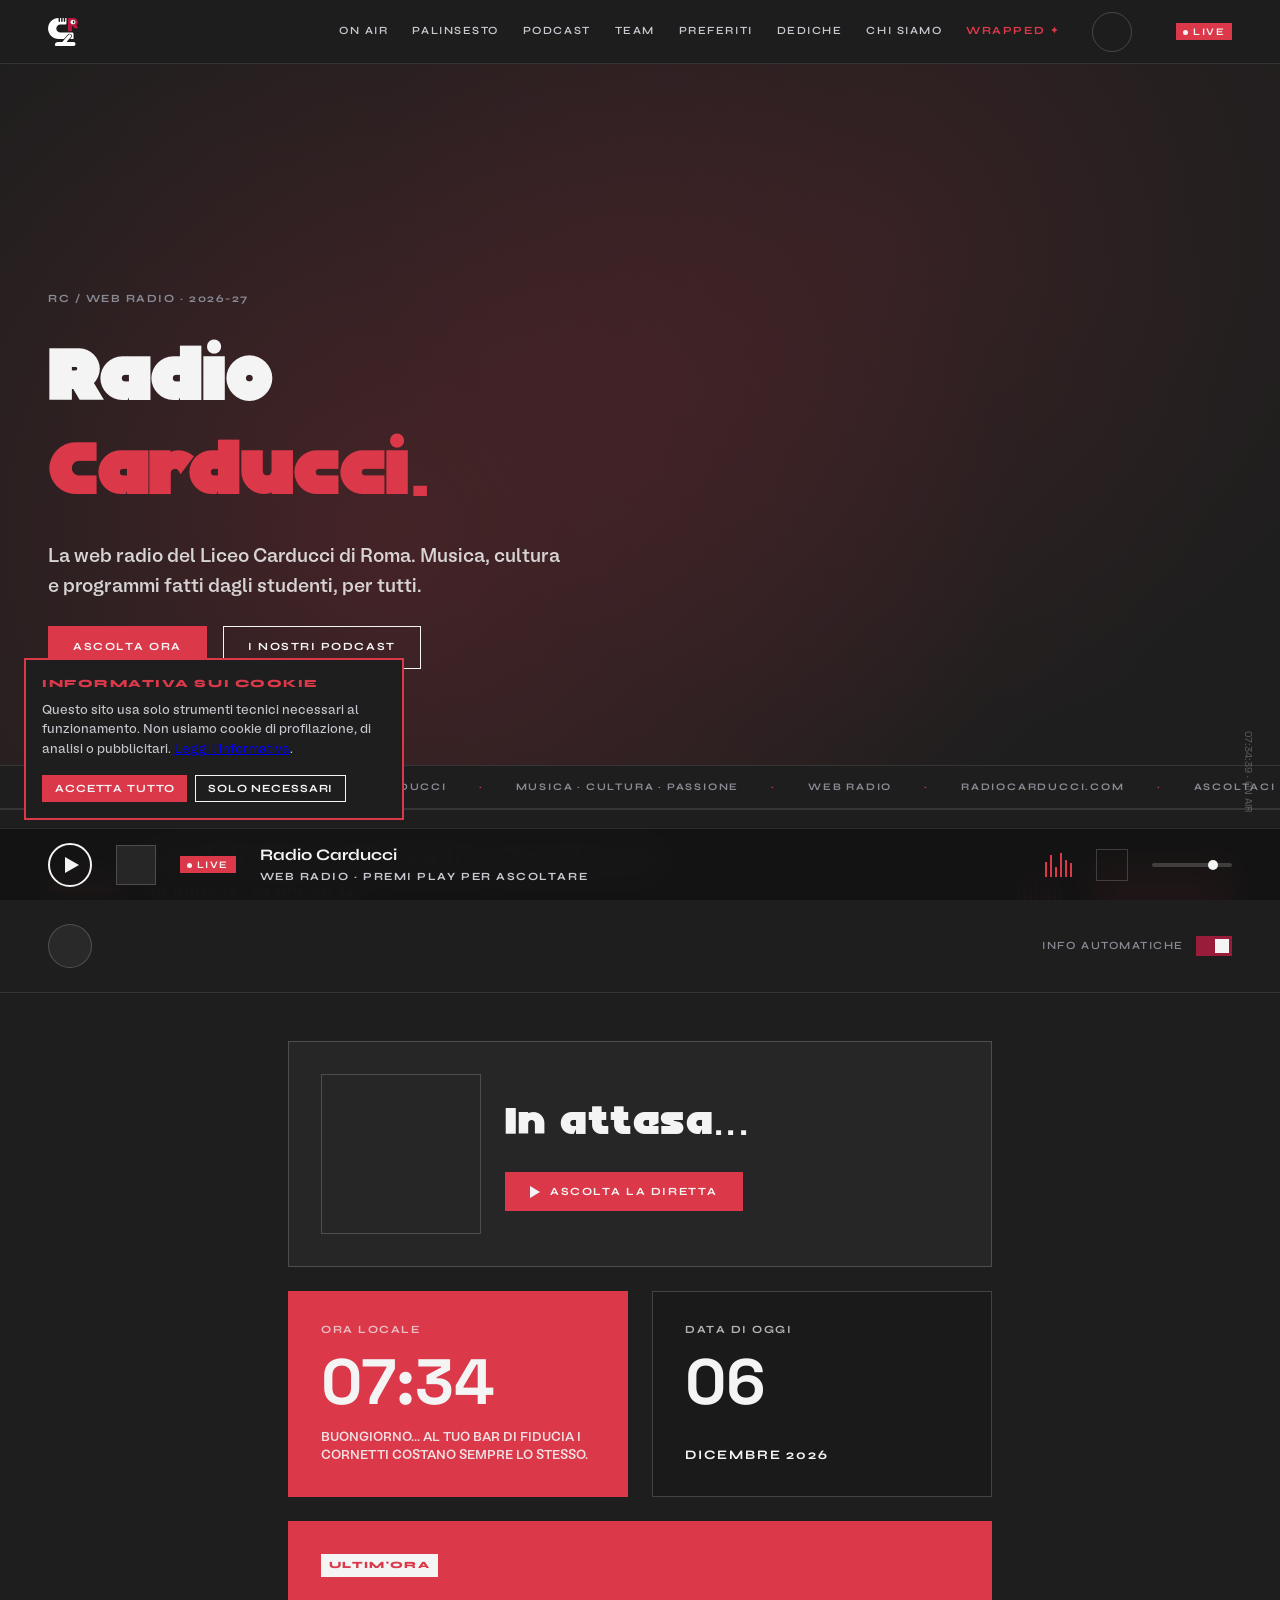
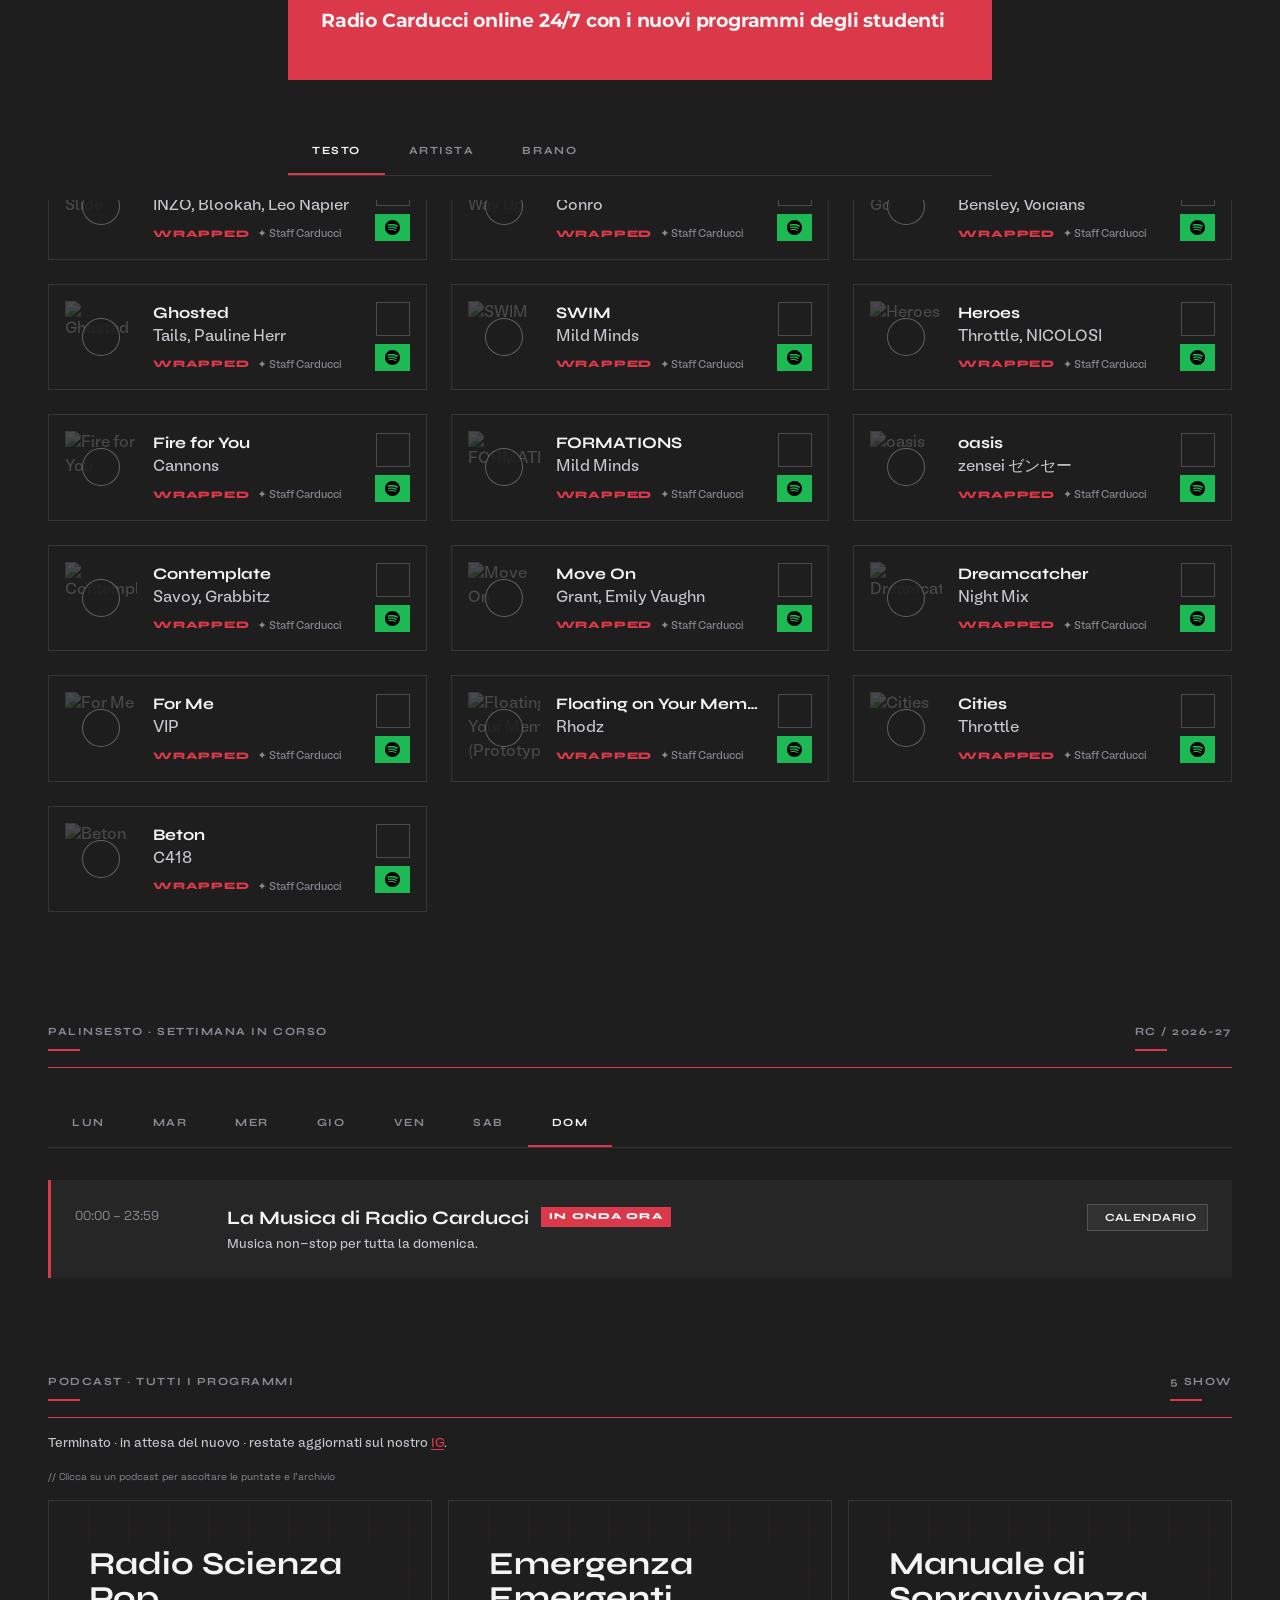
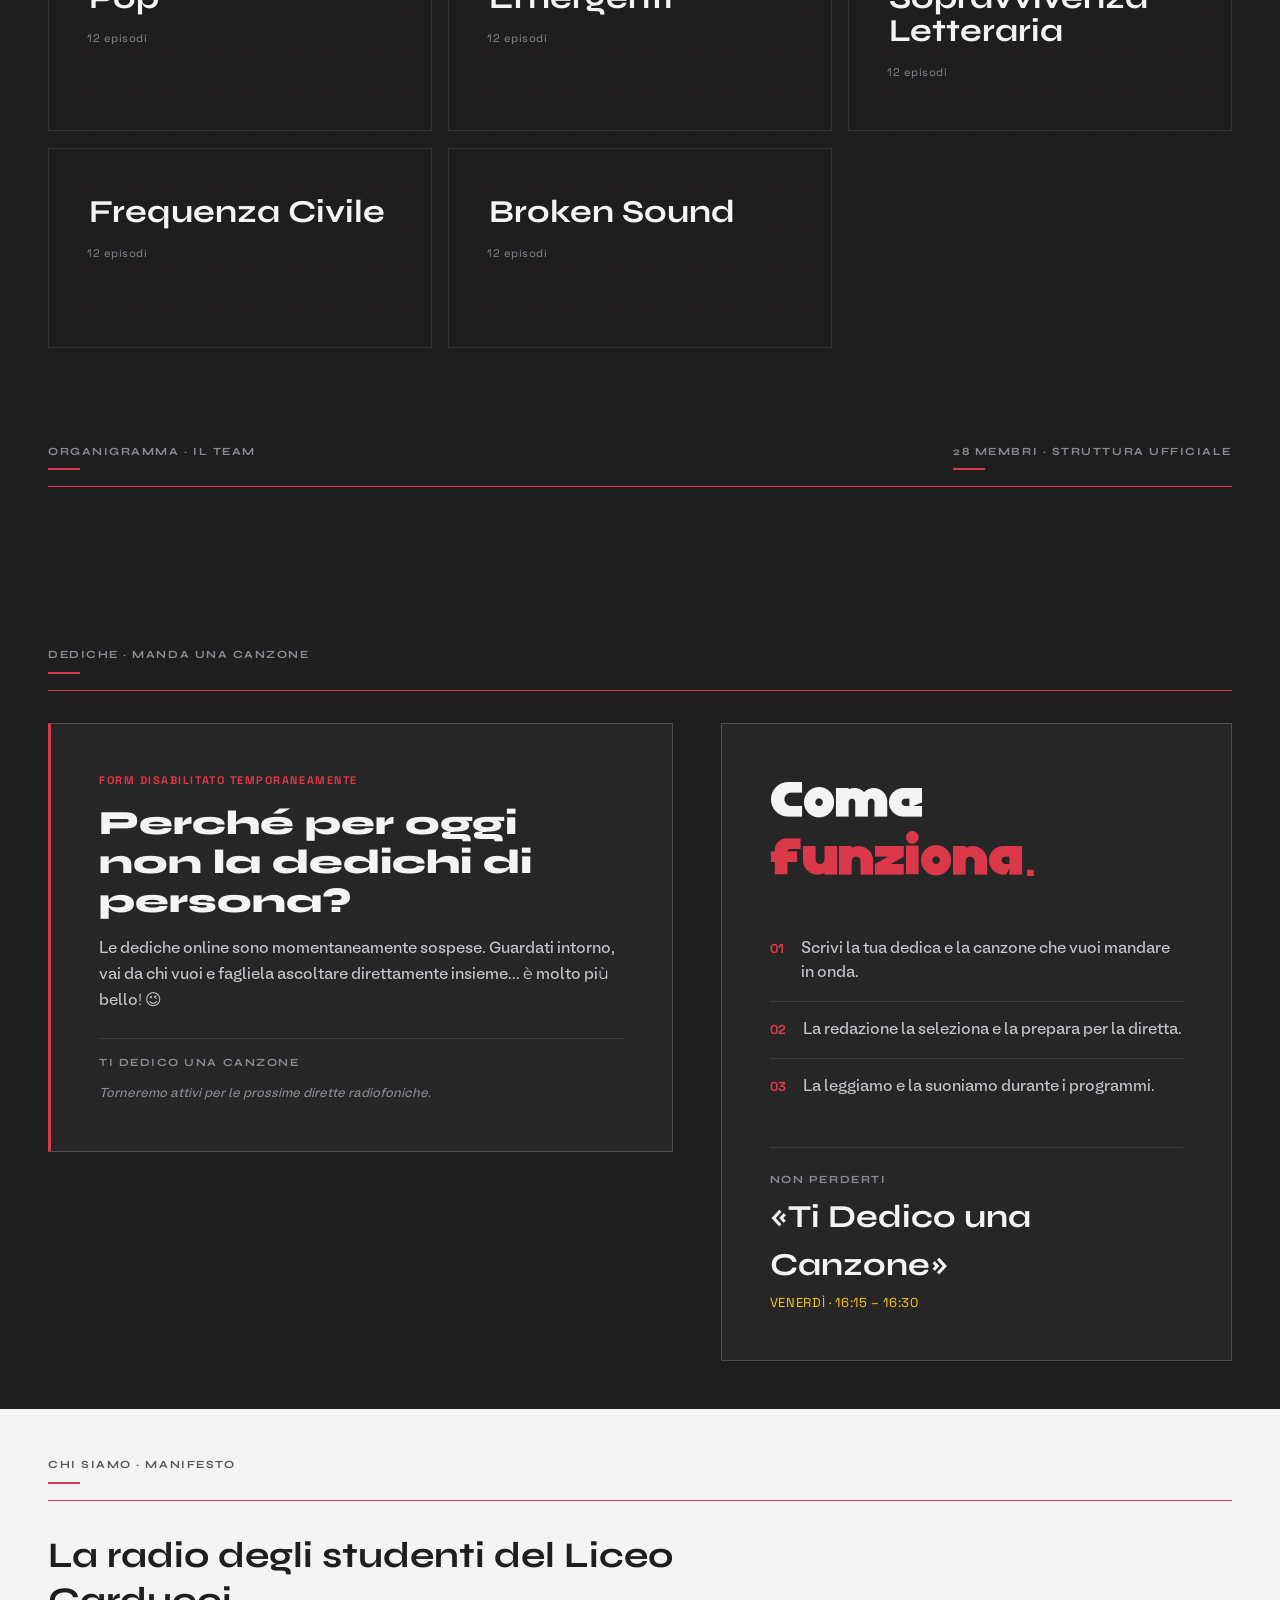
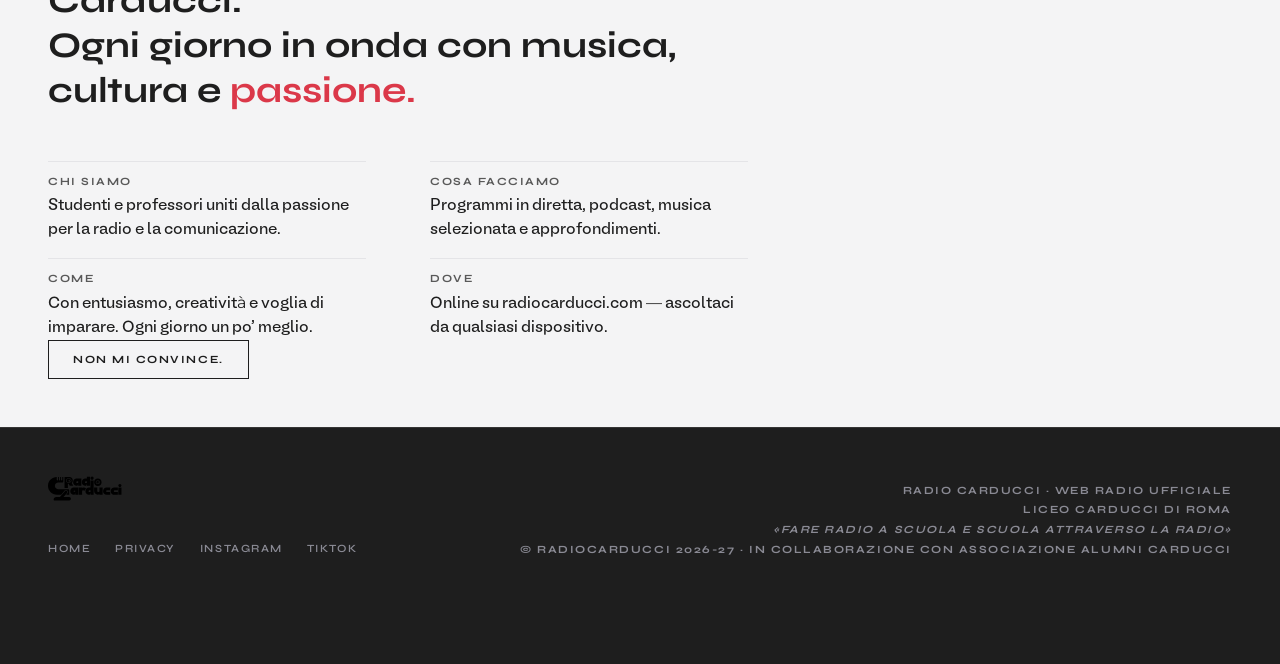
==== index.html @ 4f5174ca "Add files via upload" ====
<!doctype html>
<html lang="it">
<head>
  <meta charset="utf-8">
  <meta name="viewport" content="width=device-width, initial-scale=1, viewport-fit=cover">
  <title>Radio Carducci — La web radio del Liceo Carducci</title>
  <meta name="description" content="Radio Carducci — La web radio del Liceo Carducci di Roma. Musica, cultura, programmi e podcast fatti dagli studenti.">
  <meta property="og:title" content="Radio Carducci — Web Radio">
  <meta property="og:description" content="La web radio del Liceo Carducci di Roma. Musica, cultura e tanto altro.">
  <meta property="og:type" content="website">
  <meta property="og:url" content="https://radiocarducci.com">
  <meta property="og:image" content="https://radiocarducci.com/assets/logo-radio-carducci-bone.svg">
  <link rel="icon" type="image/svg+xml" href="assets/logo-rc-mark-bone.svg">
  <link rel="stylesheet" href="colors_and_type.css?v=6">
  <link rel="stylesheet" href="site.css?v=42">
  <script src="https://unpkg.com/lucide@0.468.0/dist/umd/lucide.min.js"></script>
</head>
<body class="theme-dark">

  <a href="#main-content" class="skip-link">Vai al contenuto</a>

  <div class="scroll-progress" aria-hidden="true"></div>

  <audio id="rc-audio" preload="none" crossorigin="anonymous"></audio>
  <audio id="lobby-audio" preload="none" loop></audio>

  <nav role="navigation" aria-label="Menu principale">
    <a href="#top" aria-label="Torna alla home" class="nav-brand-link">
      <svg id="nav-animated-logo" class="nav-logo" viewBox="0 0 101.34 93.08" xmlns="http://www.w3.org/2000/svg" role="img" aria-hidden="true">
        <defs><style>.hr{fill:#bd163d}.hw{fill:#fff}.hi{fill:#1e1f1c}</style></defs>
        <path class="hr" d="M94.64,23.39l6.45,10.81h-14.09l-4.49-7.58h-3.04v17.07h-13.28V.26h19.8c7.26,0,13.2,5.93,13.2,13.2,0,3.93-1.76,7.47-4.55,9.93ZM91.46,13.46c0-.08-.01-.17-.01-.25-.15-4.1-3.87-7.37-8.45-7.37s-8.34,3.31-8.44,7.44c-.01.06-.01.12-.01.18,0,1.07.25,2.09.69,3.02.68,1.41,1.82,2.61,3.25,3.43.66.38,1.4.68,2.17.88.75.19,1.53.3,2.34.3.85,0,1.66-.11,2.43-.32.78-.21,1.51-.52,2.18-.91,1.4-.83,2.51-2.01,3.17-3.42.44-.91.68-1.92.68-2.98Z"/>
        <path class="hw" d="M91.45,13.21c0,.08.01.17.01.25,0,1.06-.24,2.07-.68,2.98-.66,1.41-1.77,2.59-3.17,3.42-.67.39-1.4.7-2.18.91-.77.21-1.58.32-2.43.32s-1.59-.11-2.34-.3c-.77-.2-1.51-.5-2.17-.88-1.43-.82-2.57-2.02-3.25-3.43-.44-.93-.69-1.95-.69-3.02,0-.06,0-.12.01-.18.1-4.13,3.85-7.44,8.44-7.44s8.3,3.27,8.45,7.37Z"/>
        <path class="hw" d="M84.9,79.55c3.67,0,6.64,2.98,6.64,6.64s-2.97,6.64-6.64,6.64H25.36c-1.47,0-2.67-1.19-2.67-2.67,0-2.93,1.19-5.58,3.11-7.5s4.57-3.11,7.5-3.11h14.47l8.02-9.34,11.95-13.93c1.92-2.24,5.3-2.5,7.54-.58,1.23,1.06,1.87,2.56,1.87,4.06,0,1.24-.43,2.47-1.29,3.48l-5.98,6.97-8.01,9.34h23.03Z"/>
        <path class="hw" d="M84.9,52.97v17.18s-.03.06-.06.06h-11.97l4.71-5.49c1.32-1.55,1.97-3.51,1.81-5.54-.15-2.03-1.09-3.88-2.63-5.2-2.24-1.92-5.48-2.44-8.36-1.05-.95.47-1.78,1.17-2.47,1.97l-13.13,15.31h-16.79C15.51,70.21-.99,53.43.32,32.97,1.49,14.73,16.62.3,35.13.25v10.95c0,1.25,1.11,2.26,2.47,2.26s2.46-1.01,2.46-2.26V.25h3.66v10.95c0,1.25,1.11,2.26,2.47,2.26s2.46-1.01,2.46-2.26V.25h3.66v10.95c0,1.25,1.11,2.26,2.47,2.26s2.46-1.01,2.46-2.26V.25h4.08v17.28c0,2.42-1.96,4.38-4.38,4.38h-15.96c-7.85,0-14.19,6.92-13.22,14.95.82,6.75,6.82,11.68,13.62,11.68h39.09c2.43,0,4.43,1.99,4.43,4.43Z"/>
        <ellipse id="nav-animated-iris" class="hi" cx="84.9" cy="13.5" rx="2.5" ry="4.2"/>
      </svg>
    </a>
    <div class="nav-right">
      <ul class="nav-links">
        <li><a href="#on-air">On Air</a></li>
        <li><a href="#palinsesto">Palinsesto</a></li>
        <li><a href="#podcast">Podcast</a></li>
        <li><a href="#team">Team</a></li>
        <li data-rc-section="preferiti"><a href="#preferiti">Preferiti</a></li>
        <li data-rc-section="dediche"><a href="#dediche">Dediche</a></li>
        <li><a href="#manifesto">Chi siamo</a></li>
        <li data-rc-section="wrapped"><a href="wrapped/" class="nav-link-wrapped open-wrapped-inpage">Wrapped ✦</a></li>
      </ul>
      <button class="nav__explore" data-rc-section="explore" aria-label="Esplora il sito" title="Mh ho voglia di esplorare il sito">
        <i data-lucide="compass" width="20" height="20"></i>
      </button>
      <span class="rc-live">LIVE</span>
      <button class="nav-toggle" aria-label="Menu">
        <span></span>
        <span></span>
        <span></span>
      </button>
    </div>
  </nav>

  <div class="nav-mobile">
    <a href="#on-air">On Air</a>
    <a href="#palinsesto">Palinsesto</a>
    <a href="#podcast">Podcast</a>
    <a href="#team">Team</a>
    <a href="#preferiti" data-rc-section="preferiti">Preferiti</a>
    <a href="#dediche" data-rc-section="dediche">Dediche</a>
    <a href="#manifesto">Chi siamo</a>
    <a href="wrapped/" class="open-wrapped-inpage" data-rc-section="wrapped" style="color: var(--rc-red);">Wrapped ✦</a>
    <div class="nav-mobile__explore-wrap" data-rc-section="explore" style="margin-top: 12px; padding-top: 12px; border-top: 1px solid var(--line);">
      <button class="nav-mobile__explore-btn" aria-label="Esplora il sito">
        <i data-lucide="compass" width="18" height="18"></i>
        <span>Esplora il sito</span>
      </button>
    </div>
  </div>

  <section class="hero" id="top">
    <div class="hero__bg">
    </div>
    <canvas id="hero-canvas" class="hero__canvas" aria-hidden="true"></canvas>
    <div class="hero__tag" data-rc-tpl="RC / WEB RADIO · {season}">RC / WEB RADIO · 2026-27</div>
    <h1 class="hero__headline">
      Radio<br>
      <em>Carducci.</em>
    </h1>
    <p class="hero__sub" data-rc="hero.sub">
      La web radio del Liceo Carducci di Roma. Musica, cultura e programmi fatti dagli studenti, per tutti.
    </p>
    <div class="hero__cta">
      <a href="#" id="hero-play-cta" class="btn btn-red" data-rc="hero.ctaListen">Ascolta ora</a>
      <a href="#podcast" class="btn" data-rc="hero.ctaPodcast">I nostri podcast</a>
    </div>
    <div class="hero__social">
      <a href="https://www.instagram.com/radiocarducci/" target="_blank" rel="noopener" data-rc-meta-href="instagram">Instagram ↗</a>
      <a href="https://www.tiktok.com/@radiocarducci" target="_blank" rel="noopener" data-rc-meta-href="tiktok">TikTok ↗</a>
    </div>
    <div class="hero__watermark">00:00:00 · ON AIR</div>
  </section>

  <main id="main-content" tabindex="-1">

  <div class="ticker-wrap" aria-hidden="true">
    <div class="ticker" id="rc-ticker">
      <span>RADIO CARDUCCI</span><span class="sep">·</span>
      <span>IN ONDA DAL LICEO CARDUCCI</span><span class="sep">·</span>
      <span>MUSICA · CULTURA · PASSIONE</span><span class="sep">·</span>
      <span>WEB RADIO</span><span class="sep">·</span>
      <span>RADIOCARDUCCI.COM</span><span class="sep">·</span>
      <span>ASCOLTACI IN DIRETTA</span><span class="sep">·</span>
      <span>RADIO CARDUCCI</span><span class="sep">·</span>
      <span>IN ONDA DAL LICEO CARDUCCI</span><span class="sep">·</span>
      <span>MUSICA · CULTURA · PASSIONE</span><span class="sep">·</span>
      <span>WEB RADIO</span><span class="sep">·</span>
      <span>RADIOCARDUCCI.COM</span><span class="sep">·</span>
      <span>ASCOLTACI IN DIRETTA</span><span class="sep">·</span>
    </div>
  </div>

  <div class="on-air on-air--live fade-in" id="on-air" role="region" aria-label="In onda adesso">
    <span class="rc-live">ON AIR</span>
    <div class="on-air__info">
      <div class="on-air__title" id="on-air-title">La Musica di Radio Carducci</div>
      <div class="on-air__meta" id="on-air-meta">IN DIRETTA · RADIOCARDUCCI.COM</div>
      <div class="on-air__next" id="on-air-next">24 ore su 24 — musica selezionata dalla redazione.</div>
    </div>
    <div class="wave on-air__wave" aria-hidden="true">
      <span></span><span></span><span></span><span></span><span></span><span></span><span></span><span></span>
    </div>
    <a href="#" class="btn btn-red" onclick="document.querySelector('.player-bar__play').click(); return false;">Ascolta →</a>
  </div>

  <section id="bacheca" class="fade-in" role="region" aria-label="Bacheca avvisi">
    <div class="section-label fade-in">
      <span>BACHECA · AVVISI</span>
      <span data-rc-tpl="RC / {season}">RC / 2026-27</span>
    </div>
    <div class="bacheca__grid" id="bacheca-grid">
      <div class="empty-state">Caricamento avvisi in corso...</div>
    </div>
  </section>

  <section id="preferiti" data-rc-section="preferiti" class="fade-in" role="region" aria-label="Brani Preferiti dal Wrapped">
    <div class="section-label fade-in">
      <span>PREFERITI · I TUOI BRANI DAL WRAPPED</span>
      <span id="preferiti-count-badge">0 BRANI SALVATI</span>
    </div>
    <div class="preferiti__container" id="preferiti-container">
      <!-- Dynamic list rendered by site.js -->
    </div>
  </section>

  <section id="palinsesto" class="fade-in" role="region" aria-label="Palinsesto settimanale">
    <div class="section-label fade-in">
      <span>PALINSESTO · SETTIMANA IN CORSO</span>
      <span data-rc-tpl="RC / {season}">RC / 2026-27</span>
    </div>
    <div class="palinsesto__tabs" role="tablist" aria-label="Giorni del palinsesto"></div>
    <div class="palinsesto__grid" id="palinsesto-panel" role="tabpanel" aria-labelledby="tab-sunday"></div>
  </section>

  <section id="podcast" class="fade-in" role="region" aria-label="Podcast">
    <div class="section-label fade-in">
      <span>PODCAST · TUTTI I PROGRAMMI</span>
      <span id="podcast-count-label">5 SHOW</span>
    </div>
    <p class="podcast-section__note" id="podcast-note"><span data-rc="podcasts.note">Terminato · in attesa del nuovo · restate aggiornati sul nostro</span> <a href="https://www.instagram.com/radiocarducci/" target="_blank" rel="noopener" data-rc-meta-href="instagram" data-rc="podcasts.noteLink">IG</a>.</p>
    <div class="podcasts__grid">
      <div class="empty-state">Caricamento podcast in corso...</div>
    </div>
  </section>

  <section id="team" class="fade-in" role="region" aria-label="Il team">
    <div class="section-label fade-in">
      <span>ORGANIGRAMMA · IL TEAM</span>
      <span id="team-count-label">28 MEMBRI · STRUTTURA UFFICIALE</span>
    </div>
    <div class="team__grid">
      <div class="empty-state">Caricamento team in corso...</div>
    </div>
  </section>

  <section id="dediche" data-rc-section="dediche" class="fade-in" role="region" aria-label="Manda una dedica">
    <div class="section-label fade-in">
      <span>DEDICHE · MANDA UNA CANZONE</span>
    </div>
    <div class="dediche__container">
      <div class="dediche__form-col">
        <div class="dediche__disabled-box">
          <div class="dediche__disabled-tag" data-rc="dediche.closedTag">FORM DISABILITATO TEMPORANEAMENTE</div>
          <h3 class="dediche__disabled-title" data-rc="dediche.closedTitle">Perché per oggi non la dedichi di persona?</h3>
          <p class="dediche__disabled-desc" data-rc="dediche.closedText">
            Le dediche online sono momentaneamente sospese. Guardati intorno, vai da chi vuoi e fagliela ascoltare direttamente insieme... è molto più bello! 😉
          </p>
          <div class="dediche__disabled-footer">
            <span class="dediche__disabled-badge" data-rc="dediche.closedBadge">TI DEDICO UNA CANZONE</span>
            <span class="dediche__disabled-note" data-rc="dediche.closedNote">Torneremo attivi per le prossime dirette radiofoniche.</span>
          </div>
        </div>

        <form id="dedica-form" class="dediche__form" style="display:none;" aria-hidden="true">
          <input type="hidden" name="fonte" value="sito">
          <div class="dediche__field">
            <label class="dediche__label" for="dedica-nome">Il tuo nome</label>
            <input class="dediche__input" type="text" id="dedica-nome" name="nome" autocomplete="name" disabled>
          </div>
          <div class="dediche__field">
            <label class="dediche__label" for="dedica-canzone">Canzone da dedicare</label>
            <input class="dediche__input" type="text" id="dedica-canzone" name="canzone" disabled>
          </div>
          <div class="dediche__field">
            <label class="dediche__label" for="dedica-testo">Testo della dedica</label>
            <textarea class="dediche__textarea" id="dedica-testo" name="dedica" disabled></textarea>
          </div>
          <button type="submit" class="btn btn-red" disabled>Manda dedica →</button>
        </form>
        <div class="dediche__success" style="display:none;" aria-hidden="true">
          <div class="dediche__success-text" data-rc="dediche.successTitle">Dedica inviata!</div>
          <p class="dediche__success-sub" data-rc="dediche.successText">Grazie! La leggeremo durante la prossima diretta.</p>
        </div>
      </div>

      <aside class="dediche__aside" aria-label="Come funziona">
        <div class="dediche__aside-title">Come<br><em>funziona.</em></div>
        <ol class="dediche__steps">
          <li class="dediche__step">
            <span class="dediche__step-num">01</span>
            <span class="dediche__step-text" data-rc="dediche.steps.0">Scrivi la tua dedica e la canzone che vuoi mandare in onda.</span>
          </li>
          <li class="dediche__step">
            <span class="dediche__step-num">02</span>
            <span class="dediche__step-text" data-rc="dediche.steps.1">La redazione la seleziona e la prepara per la diretta.</span>
          </li>
          <li class="dediche__step">
            <span class="dediche__step-num">03</span>
            <span class="dediche__step-text" data-rc="dediche.steps.2">La leggiamo e la suoniamo durante i programmi.</span>
          </li>
        </ol>
        <div class="dediche__aside-note">
          <span class="dediche__aside-note-label">Non perderti</span>
          <span class="dediche__aside-note-show" data-rc="dediche.showName">«Ti Dedico una Canzone»</span>
          <span class="dediche__aside-note-time" data-rc="dediche.showTime">VENERDÌ · 16:15 – 16:30</span>
        </div>
      </aside>
    </div>
  </section>

  <section class="manifesto" id="manifesto" role="region" aria-label="Chi siamo">
    <div class="section-label">
      <span>CHI SIAMO · MANIFESTO</span>
    </div>
    <p class="manifesto__body fade-in" data-rc-rich="manifesto.body">
      La radio degli studenti del Liceo Carducci.<br>
      Ogni giorno in onda con musica, cultura e <em>passione.</em>
    </p>
    <div class="manifesto__grid fade-in">
      <div class="manifesto__item">
        <strong data-rc="manifesto.items.0.title">Chi siamo</strong>
        <div class="manifesto__normal" data-rc="manifesto.items.0.text">
          Studenti e professori uniti dalla passione per la radio e la comunicazione.
        </div>
        <div class="manifesto__truth" data-rc-truth="0">Esauriti.</div>
      </div>
      <div class="manifesto__item">
        <strong data-rc="manifesto.items.1.title">Cosa facciamo</strong>
        <div class="manifesto__normal" data-rc="manifesto.items.1.text">
          Programmi in diretta, podcast, musica selezionata e approfondimenti.
        </div>
        <div class="manifesto__truth" data-rc-truth="1">Bho io parlo ai microfoni tu?</div>
      </div>
      <div class="manifesto__item">
        <strong data-rc="manifesto.items.2.title">Come</strong>
        <div class="manifesto__normal" data-rc="manifesto.items.2.text">
          Con entusiasmo, creatività e voglia di imparare. Ogni giorno un po' meglio.
        </div>
        <div class="manifesto__truth" data-rc-truth="2">Come? con le mani lol</div>
      </div>
      <div class="manifesto__item">
        <strong data-rc="manifesto.items.3.title">Dove</strong>
        <div class="manifesto__normal" data-rc="manifesto.items.3.text">
          Online su radiocarducci.com — ascoltaci da qualsiasi dispositivo.
        </div>
        <div class="manifesto__truth" data-rc-truth="3">Google maps ha fatto un aggiornamento poco fa..<br><a href="https://maps.app.goo.gl/76H7wDSfky7S8FRbA" target="_blank" rel="noopener" class="manifesto__map-link">ecco il link</a></div>
      </div>
    </div>
    <div class="manifesto__doubt-wrap fade-in">
      <button id="manifesto-doubt-btn" class="btn" data-rc="manifesto.doubtButton">Non mi convince.</button>
    </div>
  </section>

  </main>

  <footer>
    <div>
      <img src="assets/logo-radio-carducci-bone.svg" alt="Radio Carducci" class="footer-logo">
      <ul class="footer-links">
        <li><a href="https://www.radiocarducci.com/" data-rc-href="footer.homeUrl">Home</a></li>
        <li data-rc-if="footer.privacyUrl"><a href="privacy.html" data-rc-href="footer.privacyUrl">Privacy</a></li>
        <li><a href="https://www.instagram.com/radiocarducci/" target="_blank" rel="noopener" data-rc-meta-href="instagram">Instagram</a></li>
        <li><a href="https://www.tiktok.com/@radiocarducci" target="_blank" rel="noopener" data-rc-meta-href="tiktok">TikTok</a></li>
      </ul>
    </div>
    <div class="footer-meta">
      <span data-rc="footer.line1">RADIO CARDUCCI · WEB RADIO UFFICIALE</span><br>
      <span data-rc="footer.line2">LICEO CARDUCCI DI ROMA</span><br>
      <em data-rc="footer.motto">«Fare Radio a scuola e scuola attraverso la Radio»</em><br>
      <span data-rc-tpl="© radiocarducci {season} · {footer.credits}">&copy; radiocarducci 2026-27 · IN COLLABORAZIONE CON ASSOCIAZIONE ALUMNI CARDUCCI</span><span id="footer-siae"></span>
    </div>
  </footer>

  <!-- Barra di navigazione in basso (solo telefono e tablet in verticale, vedi site.css) -->
  <div id="rc-tabbar" class="rc-tabbar" role="navigation" aria-label="Navigazione principale">
    <a href="#top" data-tab="diretta"><svg width="22" height="22" viewBox="0 0 24 24" fill="none" stroke="currentColor" stroke-width="1.8" stroke-linecap="round" stroke-linejoin="round" aria-hidden="true"><circle cx="12" cy="12" r="2"/><path d="M16.24 7.76a6 6 0 0 1 0 8.49"/><path d="M7.76 16.24a6 6 0 0 1 0-8.49"/><path d="M19.07 4.93a10 10 0 0 1 0 14.14"/><path d="M4.93 19.07a10 10 0 0 1 0-14.14"/></svg><span>Diretta</span></a>
    <a href="#palinsesto" data-tab="palinsesto"><svg width="22" height="22" viewBox="0 0 24 24" fill="none" stroke="currentColor" stroke-width="1.8" stroke-linecap="round" stroke-linejoin="round" aria-hidden="true"><rect x="3" y="4" width="18" height="18"/><path d="M16 2v4"/><path d="M8 2v4"/><path d="M3 10h18"/></svg><span>Palinsesto</span></a>
    <a href="#podcast" data-tab="podcast"><svg width="22" height="22" viewBox="0 0 24 24" fill="none" stroke="currentColor" stroke-width="1.8" stroke-linecap="round" stroke-linejoin="round" aria-hidden="true"><path d="M3 18v-6a9 9 0 0 1 18 0v6"/><path d="M21 19a2 2 0 0 1-2 2h-1v-6h3z"/><path d="M3 19a2 2 0 0 0 2 2h1v-6H3z"/></svg><span>Podcast</span></a>
    <a href="#team" data-tab="team"><svg width="22" height="22" viewBox="0 0 24 24" fill="none" stroke="currentColor" stroke-width="1.8" stroke-linecap="round" stroke-linejoin="round" aria-hidden="true"><path d="M17 21v-2a4 4 0 0 0-4-4H5a4 4 0 0 0-4 4v2"/><circle cx="9" cy="7" r="4"/><path d="M23 21v-2a4 4 0 0 0-3-3.87"/><path d="M16 3.13a4 4 0 0 1 0 7.75"/></svg><span>Team</span></a>
    <button type="button" data-tab="altro" aria-expanded="false" aria-controls="rc-more-sheet"><svg width="22" height="22" viewBox="0 0 24 24" fill="none" stroke="currentColor" stroke-width="1.8" stroke-linecap="round" aria-hidden="true"><path d="M4 6h16"/><path d="M4 12h16"/><path d="M4 18h16"/></svg><span>Altro</span></button>
  </div>

  <div id="rc-more-sheet" class="rc-more-sheet" aria-hidden="true">
    <div class="rc-more-sheet__backdrop"></div>
    <div class="rc-more-sheet__panel" role="dialog" aria-label="Altre sezioni">
      <div class="rc-more-sheet__handle" aria-hidden="true"></div>
      <div class="rc-more-sheet__label">ALTRO</div>
        <a href="#dediche" data-rc-section="dediche" class="rc-more-sheet__item"><span><strong>Dediche</strong><small>Manda una dedica in diretta</small></span><svg width="18" height="18" viewBox="0 0 24 24" fill="none" stroke="currentColor" stroke-width="2" stroke-linecap="round" stroke-linejoin="round" aria-hidden="true"><path d="M9 18l6-6-6-6"/></svg></a>
        <a href="#preferiti" data-rc-section="preferiti" class="rc-more-sheet__item"><span><strong>Preferiti</strong><small>I brani salvati dal Wrapped</small></span><svg width="18" height="18" viewBox="0 0 24 24" fill="none" stroke="currentColor" stroke-width="2" stroke-linecap="round" stroke-linejoin="round" aria-hidden="true"><path d="M9 18l6-6-6-6"/></svg></a>
        <a href="wrapped/" class="rc-more-sheet__item open-wrapped-inpage" data-rc-section="wrapped"><span><strong>Wrapped ✦</strong><small>I brani scelti dallo staff</small></span><svg width="18" height="18" viewBox="0 0 24 24" fill="none" stroke="currentColor" stroke-width="2" stroke-linecap="round" stroke-linejoin="round" aria-hidden="true"><path d="M9 18l6-6-6-6"/></svg></a>
        <a href="#manifesto" class="rc-more-sheet__item"><span><strong>Chi siamo</strong><small>Il manifesto di Radio Carducci</small></span><svg width="18" height="18" viewBox="0 0 24 24" fill="none" stroke="currentColor" stroke-width="2" stroke-linecap="round" stroke-linejoin="round" aria-hidden="true"><path d="M9 18l6-6-6-6"/></svg></a>
        <button type="button" data-action="explore" data-rc-section="explore" class="rc-more-sheet__item"><span><strong>Esplora il sito</strong><small>Musica di sottofondo mentre navighi</small></span><svg width="18" height="18" viewBox="0 0 24 24" fill="none" stroke="currentColor" stroke-width="2" stroke-linecap="round" stroke-linejoin="round" aria-hidden="true"><path d="M9 18l6-6-6-6"/></svg></button>
      <div class="rc-more-sheet__social">
        <a href="https://www.instagram.com/radiocarducci/" target="_blank" rel="noopener" data-rc-meta-href="instagram">Instagram ↗</a>
        <a href="https://www.tiktok.com/@radiocarducci" target="_blank" rel="noopener" data-rc-meta-href="tiktok">TikTok ↗</a>
      </div>
    </div>
  </div>

  <div class="player-bar" role="region" aria-label="Player audio">
    <div class="player-bar__status-alert"></div>
    <button class="player-bar__play" aria-label="Play"></button>
    <div class="player-bar__cover-wrapper">
      <div class="player-bar__cover-placeholder">
        <i data-lucide="music" width="16" height="16"></i>
      </div>
      <img class="player-bar__cover player-bar__cover--hidden" src="" alt="" aria-hidden="true">
    </div>
    <span class="rc-live">LIVE</span>
    <div class="player-bar__info">
      <div class="player-bar__title">Radio Carducci</div>
      <div class="player-bar__meta">WEB RADIO · PREMI PLAY PER ASCOLTARE</div>
    </div>
    <div class="player-bar__wave wave--paused" aria-hidden="true">
      <span style="height:60%; animation-delay:0ms"></span>
      <span style="height:90%; animation-delay:80ms"></span>
      <span style="height:40%; animation-delay:160ms"></span>
      <span style="height:100%; animation-delay:240ms"></span>
      <span style="height:70%; animation-delay:320ms"></span>
      <span style="height:55%; animation-delay:400ms"></span>
    </div>
    <button class="player-bar__expand" aria-label="Mostra informazioni brano">
      <i data-lucide="chevron-up" width="18" height="18"></i>
    </button>
    <input type="range" class="player-bar__volume" min="0" max="1" step="0.05" value="0.8" aria-label="Volume">
  </div>

  <div class="np-overlay" id="np-overlay" role="dialog" aria-label="Informazioni brano" aria-hidden="true">
    <div class="np-overlay__header">
      <button class="np-overlay__close" aria-label="Chiudi">
        <i data-lucide="chevron-down" width="24" height="24"></i>
      </button>
      <div class="np-overlay__toggle">
        <label class="np-overlay__toggle-label" for="np-auto-toggle">
          <i data-lucide="info" width="14" height="14"></i>
          Info automatiche
        </label>
        <input type="checkbox" id="np-auto-toggle" class="np-overlay__toggle-input" checked>
      </div>
    </div>
    <div class="np-overlay__content">
      <div class="np-bento">

        <div class="np-bento__item bento-player np-overlay__hero">
          <div class="np-overlay__cover-wrapper">
            <div class="np-overlay__cover-placeholder">
              <i data-lucide="music" width="48" height="48"></i>
            </div>
            <img class="np-overlay__cover np-overlay__cover--hidden" src="" alt="Copertina album">
          </div>
          <div class="np-overlay__song-info">
            <div class="np-overlay__title">In attesa...</div>
            <div class="np-overlay__artist"></div>
            <div class="np-overlay__album"></div>
            <button type="button" class="btn btn-red np-overlay__play" id="np-play-btn" aria-label="Ascolta la diretta">
              <span class="np-overlay__play-icon" aria-hidden="true"></span>
              <span>Ascolta la diretta</span>
            </button>
          </div>
        </div>

        <div class="np-bento__item bento-greeting">
          <div class="bento-greeting__label">ORA LOCALE</div>
          <div class="bento-greeting__time bento-slide-container" id="bento-time">--:--</div>
          <div class="bento-greeting__msg bento-slide-container" id="bento-msg">BUONGIORNO</div>
        </div>
        
        <div class="np-bento__item bento-date">
          <div class="bento-date__label">DATA DI OGGI</div>
          <div class="bento-date__day bento-slide-container" id="bento-day">--</div>
          <div class="bento-date__month bento-slide-container" id="bento-month">----</div>
        </div>

        <div class="np-bento__item bento-news" data-rc-section="news">
          <div class="bento-news__badge">ULTIM'ORA</div>
          <div class="bento-news__canvas" id="bento-news-canvas">
            <div class="bento-news__item active">Caricamento notizie...</div>
          </div>
        </div>
        
      </div>
      <div class="np-overlay__tabs" role="tablist" aria-label="Informazioni brano">
        <button class="np-overlay__tab np-overlay__tab--active" role="tab" id="np-tab-lyrics" aria-selected="true" aria-controls="np-panel-lyrics" data-tab="lyrics">Testo</button>
        <button class="np-overlay__tab" role="tab" id="np-tab-artist" aria-selected="false" aria-controls="np-panel-artist" data-tab="artist">Artista</button>
        <button class="np-overlay__tab" role="tab" id="np-tab-song" aria-selected="false" aria-controls="np-panel-song" data-tab="song">Brano</button>
      </div>
      <div class="np-overlay__body">
        <div class="np-overlay__panel np-overlay__panel--active" role="tabpanel" id="np-panel-lyrics" aria-labelledby="np-tab-lyrics" aria-hidden="false" data-panel="lyrics">
          <p class="np-overlay__placeholder">Premi play per vedere il testo della canzone in riproduzione.</p>
        </div>
        <div class="np-overlay__panel" role="tabpanel" id="np-panel-artist" aria-labelledby="np-tab-artist" aria-hidden="true" data-panel="artist">
          <p class="np-overlay__placeholder">Le informazioni sull'artista appariranno qui.</p>
        </div>
        <div class="np-overlay__panel" role="tabpanel" id="np-panel-song" aria-labelledby="np-tab-song" aria-hidden="true" data-panel="song">
          <p class="np-overlay__placeholder">Le informazioni sul brano appariranno qui.</p>
        </div>
      </div>
      <div class="np-overlay__sources">
        <i data-lucide="external-link" width="12" height="12"></i>
        <span>Fonti: </span>
        <span class="np-overlay__source-links"></span>
      </div>
    </div>
  </div>

  <!-- Cookie Consent Banner -->
  <div id="rc-cookie-banner" class="cookie-banner cookie-banner--hidden" role="region" aria-label="Informativa sui cookie" aria-hidden="true">
    <div class="cookie-banner__content">
      <div class="cookie-banner__title">INFORMATIVA SUI COOKIE</div>
      <p class="cookie-banner__text">
        Questo sito usa solo strumenti tecnici necessari al funzionamento. Non usiamo cookie di profilazione, di analisi o pubblicitari. <a href="privacy.html">Leggi l'informativa</a>.
      </p>
      <div class="cookie-banner__actions">
        <button id="cookie-accept-all" class="btn btn-red btn-sm">Accetta tutto</button>
        <button id="cookie-reject" class="btn btn-sm">Solo necessari</button>
      </div>
    </div>
  </div>


  <!-- In-Page Wrapped Overlay -->
  <div id="wrapped-view" class="wrapped-view" aria-hidden="true" role="dialog" aria-label="Carducci Wrapped">
    <div class="wrapped-view__header">
      <div class="wrapped-view__brand">
        <span class="rc-live">WRAPPED</span>
        <span class="wrapped-view__title" data-rc-tpl="RADIO CARDUCCI · {season}">RADIO CARDUCCI · 2026-27</span>
      </div>
      <button id="wrapped-view-close" class="wrapped-view__close" aria-label="Chiudi Wrapped">
        <span>CHIUDI</span>
        <i data-lucide="x" width="20" height="20"></i>
      </button>
    </div>
    <div class="wrapped-view__body">
      <iframe id="wrapped-frame" class="wrapped-view__frame" src="" title="Carducci Wrapped" allow="autoplay"></iframe>
    </div>
  </div>

  <!-- Podcast Player & Archive Modal -->
  <div id="podcast-modal" class="podcast-modal" aria-hidden="true" role="dialog" aria-label="Podcast e Archivio Puntate">
    <div class="podcast-modal__backdrop" id="podcast-modal-backdrop"></div>
    <div class="podcast-modal__content">
      <div class="podcast-modal__header">
        <div class="podcast-modal__brand">
          <span class="rc-live">PODCAST</span>
          <span class="podcast-modal__tag" id="pm-badge">ARCHIVIO PUNTATE</span>
        </div>
        <button class="podcast-modal__close" id="podcast-modal-close" aria-label="Chiudi archivio podcast">
          <span>CHIUDI</span>
          <i data-lucide="x" width="18" height="18"></i>
        </button>
      </div>

      <div class="podcast-modal__body">
        <!-- Podcast Hero Info -->
        <div class="podcast-modal__hero">
          <div class="podcast-modal__cover-wrap">
            <img src="" alt="" id="pm-cover" class="podcast-modal__cover">
          </div>
          <div class="podcast-modal__meta">
            <h2 class="podcast-modal__title" id="pm-title">Nome Podcast</h2>
            <div class="podcast-modal__hosts" id="pm-hosts">Condotto da ...</div>
            <p class="podcast-modal__desc" id="pm-desc"></p>
            <div class="podcast-modal__stats">
              <span id="pm-count" class="podcast-modal__badge-count">0 puntate disponibili</span>
            </div>
          </div>
        </div>

        <!-- Embedded Audio Player for Selected Episode -->
        <div class="podcast-modal__player" id="pm-player-container">
          <div class="podcast-modal__player-header">
            <span class="podcast-modal__now-label">IN RIPRODUZIONE:</span>
            <span class="podcast-modal__current-ep-title" id="pm-current-title">Seleziona una puntata</span>
          </div>
          <div class="podcast-modal__audio-row">
            <audio id="podcast-audio" preload="metadata"></audio>
            <button class="podcast-modal__play-btn" id="pm-play-btn" aria-label="Riproduci episodio">
              <i data-lucide="play" width="22" height="22"></i>
            </button>
            <div class="podcast-modal__timeline-wrap">
              <input type="range" class="podcast-modal__scrubber" id="pm-scrubber" min="0" max="100" value="0" step="0.1" aria-label="Avanzamento">
              <div class="podcast-modal__time-row">
                <span id="pm-time-cur">00:00</span>
                <span id="pm-time-dur">--:--</span>
              </div>
            </div>
            <div class="podcast-modal__speed-btn" id="pm-speed-btn" title="Velocità">1x</div>
          </div>
        </div>

        <!-- Archive List of Episodes -->
        <div class="podcast-modal__archive">
          <div class="podcast-modal__archive-header">
            <h3>Puntate ed Episodi Precedenti</h3>
            <span class="podcast-modal__archive-sub">Clicca su una puntata per ascoltarla subito</span>
          </div>
          <div class="podcast-modal__episodes-list" id="pm-episodes-list">
            <div class="podcast-modal__loading">Caricamento puntate in corso...</div>
          </div>
        </div>
      </div>
    </div>
  </div>

  <!-- Speaker Calendar Modal -->
  <div id="member-modal" class="calendar-modal program-modal member-modal" aria-hidden="true" role="dialog" aria-label="Scheda membro del team">
    <div class="calendar-modal__content program-modal__content">
      <button class="calendar-modal__close" id="member-modal-close" aria-label="Chiudi">
        <i data-lucide="x" width="20" height="20"></i>
      </button>
      <div class="member-modal__head">
        <div class="member-modal__photo" id="member-modal-photo"></div>
        <div class="member-modal__who">
          <div class="calendar-modal__tag" id="member-modal-role"></div>
          <h3 class="calendar-modal__title" id="member-modal-name"></h3>
        </div>
      </div>
      <p class="calendar-modal__desc" id="member-modal-bio"></p>
      <div class="program-modal__hosts" id="member-modal-shows">
        <div class="program-modal__label">PROGRAMMI</div>
        <div class="program-modal__hosts-list"></div>
      </div>
      <div class="member-modal__cats" id="member-modal-cats"></div>
      <div class="calendar-modal__actions" id="member-modal-actions">
        <button type="button" class="calendar-modal__btn btn-red" id="member-modal-schedule-btn">
          <i data-lucide="radio" width="16" height="16"></i>
          <span>Vedi nel palinsesto</span>
        </button>
        <button type="button" class="calendar-modal__btn" id="member-modal-cal-btn" style="background:#2a2a2a; color:#fff;">
          <i data-lucide="calendar-plus" width="16" height="16"></i>
          <span>Aggiungi al calendario</span>
        </button>
      </div>
    </div>
  </div>

  <div id="program-modal" class="calendar-modal program-modal" aria-hidden="true" role="dialog" aria-label="Scheda programma">
    <div class="calendar-modal__content program-modal__content">
      <button class="calendar-modal__close" id="program-modal-close" aria-label="Chiudi">
        <i data-lucide="x" width="20" height="20"></i>
      </button>
      <div class="program-modal__img" id="program-modal-img"></div>
      <div class="calendar-modal__tag">PROGRAMMA · RADIO CARDUCCI</div>
      <h3 class="calendar-modal__title" id="program-modal-title"></h3>
      <p class="calendar-modal__desc" id="program-modal-desc"></p>
      <div class="calendar-modal__shows-list" id="program-modal-slots"></div>
      <div class="program-modal__hosts" id="program-modal-hosts">
        <div class="program-modal__label">CONDOTTO DA</div>
        <div class="program-modal__hosts-list"></div>
      </div>
      <div class="calendar-modal__actions">
        <button type="button" class="calendar-modal__btn btn-red" id="program-modal-podcast-btn">
          <i data-lucide="headphones" width="16" height="16"></i>
          <span>Ascolta il podcast</span>
        </button>
        <button type="button" class="calendar-modal__btn" id="program-modal-cal-btn" style="background:#2a2a2a; color:#fff;">
          <i data-lucide="calendar-plus" width="16" height="16"></i>
          <span>Aggiungi al calendario</span>
        </button>
      </div>
    </div>
  </div>

  <div id="speaker-calendar-modal" class="calendar-modal" aria-hidden="true" role="dialog" aria-label="Aggiungi al calendario">
    <div class="calendar-modal__content">
      <button class="calendar-modal__close" id="calendar-modal-close" aria-label="Chiudi">
        <i data-lucide="x" width="20" height="20"></i>
      </button>
      <div class="calendar-modal__tag">CALENDARIO RADIO CARDUCCI</div>
      <h3 class="calendar-modal__title" id="calendar-modal-speaker-name">Segui le dirette</h3>
      <p class="calendar-modal__desc" id="calendar-modal-desc">
        Vuoi aggiungere gli appuntamenti di questo speaker al tuo calendario personale per non perderti le prossime dirette?
      </p>
      <div class="calendar-modal__shows-list" id="calendar-modal-shows-list">
        <!-- Shows injected dynamically -->
      </div>
      <div class="calendar-modal__actions">
        <a href="#" target="_blank" rel="noopener" class="calendar-modal__btn btn-red" id="calendar-google-btn">
          <i data-lucide="calendar" width="16" height="16"></i>
          <span>Aggiungi a Google Calendar</span>
        </a>
        <a href="#" class="calendar-modal__btn" id="calendar-apple-btn" style="background:#18181b; color:#fff; border: 1px solid rgba(255,255,255,0.18);">
          <svg xmlns="http://www.w3.org/2000/svg" viewBox="0 0 814 1000" width="14" height="17" fill="currentColor" style="vertical-align: -2px; margin-right: 6px;">
            <path d="M788.1 340.9c-5.8 4.5-108.2 62.2-108.2 190.5 0 148.4 130.3 200.9 134.2 202.2-.6 3.2-20.7 71.9-68.7 141.9-42.8 61.6-87.5 123.1-155.5 123.1s-85.5-39.5-164-39.5c-76.5 0-103.7 40.8-165.9 40.8s-105.6-57-155.5-127C46.7 790.7 0 663 0 541.8c0-194.4 126.4-297.5 250.8-297.5 66.1 0 121.2 43.4 162.7 43.4 39.5 0 101.1-46 176.3-46 28.5 0 130.9 2.6 198.3 99.2zm-234-181.5c31.1-36.9 53.1-88.1 53.1-139.3 0-7.1-.6-14.3-1.9-20.1-50.6 1.9-110.8 33.7-147.1 75.8-28.5 32.4-55.1 83.6-55.1 135.5 0 7.8 1.3 15.6 1.9 18.1 3.2.6 8.4 1.3 13.6 1.3 45.4 0 102.5-30.4 135.5-71.3z"/>
          </svg>
          <span>Aggiungi ad Apple Calendar</span>
        </a>
        <a href="#" class="calendar-modal__btn" id="calendar-ics-btn" style="background:#2a2a2a; color:#fff;">
          <i data-lucide="download" width="16" height="16"></i>
          <span>Scarica promemoria (.ics)</span>
        </a>
      </div>
    </div>
  </div>

  <script src="site.js?v=48"></script>
</body>
</html>
---- colors_and_type.css ----
/* ============================================================
   RADIO CARDUCCI — COLORS + TYPE
   La palette è già giusta. Non toccare.
   ============================================================ */

/* -- Web fonts -------------------------------------------------
   Syne via Google Fonts (CDN).
   BL Melody (body) served from ./fonts/.
   Moliga Demo Regular served from ./fonts/.
   Montserrat shipped as fallback / utility sans.
-------------------------------------------------------------- */

@import url("https://fonts.googleapis.com/css2?family=Syne:wght@400;500;600;700;800&family=Space+Grotesk:wght@500;700&display=swap");

@font-face {
  font-family: "Moliga";
  src: url("./fonts/Moliga-Demo-Regular.otf") format("opentype"),
       url("./fonts/moliga-demo.regular.otf") format("opentype");
  font-weight: 400;
  font-style: normal;
  font-display: swap;
}

@font-face {
  font-family: "BL Melody";
  src: url("./fonts/BLMelody-Regular.woff2") format("woff2"),
       url("./fonts/BLMelody-Regular.woff") format("woff");
  font-weight: 400;
  font-style: normal;
  font-display: swap;
}

@font-face {
  font-family: "BL Melody";
  src: url("./fonts/BLMelody-Medium.woff2") format("woff2"),
       url("./fonts/BLMelody-Medium.woff") format("woff");
  font-weight: 500;
  font-style: normal;
  font-display: swap;
}

@font-face {
  font-family: "BL Melody";
  src: url("./fonts/BLMelody-Bold.woff2") format("woff2"),
       url("./fonts/BLMelody-Bold.woff") format("woff");
  font-weight: 700;
  font-style: normal;
  font-display: swap;
}

@font-face {
  font-family: "Montserrat Local";
  src: url("./fonts/Montserrat.ttf") format("truetype");
  font-weight: 100 900;
  font-style: normal;
  font-display: swap;
}

:root {
  /* ---------------------------------------------------------
     CORE PALETTE — Nuova tavolozza ufficiale
     --------------------------------------------------------- */
  --rc-ink:        #1e1e1e;
  --rc-ink-deep:   #1a1a1a;
  --rc-blue:       #2277ff;
  --rc-gold:       #fccc02;
  --rc-orange:     #fc8802;
  --rc-purple:     #8402fc;
  
  --rc-red:        #db3849;  /* Accent Primario: Rosso Radio Carducci */
  --rc-red-deep:   #991c3b;  /* Accent Secondario: Rosso Scuro */
  --rc-bone:       #f4f4f5;

  /* Accent utilities */
  --color-blue:    #2277ff;
  --color-gold:    #fccc02;
  --color-orange:  #fc8802;
  --color-purple:  #8402fc;

  /* ---------------------------------------------------------
     SEMANTIC SURFACES
     --------------------------------------------------------- */
  --bg:            #1e1e1e;
  --bg-elev:       #262626;   /* card elevazione */
  --bg-inset:      #1a1a1a;   /* sezioni incassate */
  --bg-inverse:    var(--rc-bone);

  /* ---------------------------------------------------------
     SEMANTIC FOREGROUNDS
     --------------------------------------------------------- */
  --fg1:           var(--rc-bone);
  --fg2:           #c8c8d0;   /* aumentato contrasto per leggibilità */
  --fg3:           #8a8a94;
  --fg-dim:        #595959;   /* contrasto elevato su sfondi chiari WCAG AA */
  --fg-inverse:    var(--rc-ink);
  --fg-accent:     var(--rc-blue);
  --fg-accent-hot: var(--rc-gold);

  /* ---------------------------------------------------------
     LINES / BORDERS
     --------------------------------------------------------- */
  --line:          rgba(255, 255, 255, 0.1);
  --line-strong:   rgba(255, 255, 255, 0.18);
  --line-inverse:  #e4e4e7;

  /* ---------------------------------------------------------
     TYPE STACK — Modern & Ultra-Legible
     Syne = Display / Headings
     BL Melody = Body / Paragraphs
     Moliga = Mega / Titoloni
     --------------------------------------------------------- */
  --font-display:  "Syne", "Montserrat Local", system-ui, sans-serif;
  --font-body:     "BL Melody", "Montserrat Local", system-ui, sans-serif;
  --font-mega:     "Moliga", "Syne", serif;
  --font-mono:     "Space Grotesk", ui-monospace, monospace;

  /* ---------------------------------------------------------
     TYPE SCALE — grandi salti, niente 14→16.
     Minimal dark = gerarchia forte.
     --------------------------------------------------------- */
  --fs-micro:      11px;    /* badge, on-air label, timestamp */
  --fs-caption:    13px;    /* meta, footer, numerini */
  --fs-body:       16px;
  --fs-body-lg:    19px;
  --fs-lead:       24px;
  --fs-h3:         32px;
  --fs-h2:         48px;
  --fs-h1:         72px;
  --fs-display:    120px;   /* Moliga */
  --fs-hero:       180px;   /* quando vuoi gridare */

  /* Line heights: stretti in display, comodi in body */
  --lh-tight:      0.92;
  --lh-snug:       1.05;
  --lh-body:       1.5;
  --lh-loose:      1.65;

  /* Letter spacing: Moliga (font-mega) necessita di un tracking più ampio,
     tutto quello che è micro/caption va in uppercase con tracking positivo */
  --ls-display:    0.03em;
  --ls-tight:      0;
  --ls-normal:     0;
  --ls-caps:       0.08em;
  --ls-caps-wide:  0.14em;

  /* ---------------------------------------------------------
     SPACING — scala 4px, niente invenzioni
     --------------------------------------------------------- */
  --s-1:  4px;
  --s-2:  8px;
  --s-3:  12px;
  --s-4:  16px;
  --s-5:  24px;
  --s-6:  32px;
  --s-7:  48px;
  --s-8:  64px;
  --s-9:  96px;
  --s-10: 128px;

  /* ---------------------------------------------------------
     RADII — spigoli vivi quasi ovunque.
     Il brand è angoloso. Non arrotondare tutto.
     --------------------------------------------------------- */
  --r-0:   0px;      /* default */
  --r-1:   0px;      /* micro — pulsanti, pill */
  --r-2:   0px;      /* card interne */
  --r-pill: 999px;   /* capsule — SOLO per .rc-live */

  /* ---------------------------------------------------------
     MOTION — secca, come da README: "niente bounce, niente spring".
     L'unica eccezione ammessa è il blink di .rc-live, che usa la
     sua curva dedicata invece di questi token condivisi.
     --------------------------------------------------------- */
  --ease-out:   cubic-bezier(0.9, 0, 0.1, 1); /* secca, come da brand */
  --ease-in:    cubic-bezier(0.6, 0.04, 0.98, 0.335);
  --ease-snap:  cubic-bezier(0.9, 0, 0.1, 1); /* secca, come da brand */
  --ease-fluid: cubic-bezier(0.22, 1, 0.36, 1); /* molto morbido */
  --ease-brutal: cubic-bezier(0.9, 0, 0.1, 1); /* transizione secca e ad alto contrasto */
  --dur-fast:   150ms;
  --dur-base:   300ms;
  --dur-slow:   500ms;
  --dur-xtra:   800ms;

  /* ---------------------------------------------------------
     Z / ELEV
     --------------------------------------------------------- */
  --z-base: 0;
  --z-nav:  10;
  --z-overlay: 50;
  --z-modal: 100;

  /* Ombre: rimosse in linea con l'identità a bordi netti RC */
  --shadow-on-air: none;
}

/* ============================================================
   BASE
   ============================================================ */
html {
  background: var(--bg);
}

body {
  background: transparent;
  color: var(--fg1);
  font-family: var(--font-body);
  font-size: var(--fs-body);
  line-height: var(--lh-body);
  -webkit-font-smoothing: antialiased;
  text-rendering: optimizeLegibility;
}

::selection, *::selection {
  background-color: var(--rc-red) !important;
  color: var(--rc-bone) !important;
}

::-moz-selection, *::-moz-selection {
  background-color: var(--rc-red) !important;
  color: var(--rc-bone) !important;
}

/* ============================================================
   TYPOGRAPHIC PRIMITIVES
   Usa queste classi, non inventarne altre.
   ============================================================ */

/* MEGA — Moliga. Titoloni. Un uso per pagina. Max. */
.rc-mega {
  font-family: var(--font-mega);
  font-size: clamp(72px, 12vw, var(--fs-hero));
  line-height: var(--lh-tight);
  letter-spacing: var(--ls-display);
  color: var(--fg1);
  font-weight: 400; /* Moliga è display, non serve bold */
}

/* DISPLAY — Syne bold. Headline standard. */
.rc-display {
  font-family: var(--font-display);
  font-size: var(--fs-display);
  font-weight: 800;
  line-height: var(--lh-tight);
  letter-spacing: var(--ls-display);
}

h1, .rc-h1 {
  font-family: var(--font-display);
  font-size: var(--fs-h1);
  font-weight: 700;
  line-height: var(--lh-tight);
  letter-spacing: var(--ls-display);
  color: var(--fg1);
}

h2, .rc-h2 {
  font-family: var(--font-display);
  font-size: var(--fs-h2);
  font-weight: 700;
  line-height: var(--lh-snug);
  letter-spacing: var(--ls-tight);
  color: var(--fg1);
}

h3, .rc-h3 {
  font-family: var(--font-display);
  font-size: var(--fs-h3);
  font-weight: 600;
  line-height: var(--lh-snug);
  letter-spacing: var(--ls-tight);
  color: var(--fg1);
}

.rc-lead {
  font-family: var(--font-body);
  font-size: var(--fs-lead);
  font-weight: 400;
  line-height: 1.35;
  color: var(--fg1);
}

p, .rc-p {
  font-family: var(--font-body);
  font-size: var(--fs-body);
  font-weight: 400;
  line-height: var(--lh-body);
  color: var(--fg1);
}

.rc-meta, .rc-caption {
  font-family: var(--font-body);
  font-size: var(--fs-caption);
  font-weight: 400;
  line-height: 1.4;
  color: var(--fg2);
}

/* CAPS — la firma tipografica di RC.
   Piccolo. Tutto maiuscolo. Tracking largo.
   Tipo label Adult Swim. */
.rc-caps {
  font-family: var(--font-display);
  font-size: var(--fs-micro);
  font-weight: 600;
  text-transform: uppercase;
  letter-spacing: var(--ls-caps-wide);
  color: var(--fg1);
}

.rc-caps-lg {
  font-family: var(--font-display);
  font-size: var(--fs-caption);
  font-weight: 700;
  text-transform: uppercase;
  letter-spacing: var(--ls-caps);
}

/* LIVE tag — l'unica cosa che pulsa. */
.rc-live {
  display: inline-flex;
  align-items: center;
  gap: 5px;
  font-family: var(--font-display);
  font-size: 10px;
  font-weight: 700;
  text-transform: uppercase;
  letter-spacing: var(--ls-caps-wide);
  color: var(--rc-bone);
  background: var(--rc-red);
  padding: 2px 7px 1px;
  border-radius: 0;
  line-height: 1.4;
}
.rc-live::before {
  content: "";
  width: 5px;
  height: 5px;
  border-radius: 999px;
  background: var(--rc-bone);
  /* Unica eccezione brand al "niente bounce": curva propria, non il token --ease-snap */
  animation: rc-blink 1.2s cubic-bezier(0.34, 1.56, 0.64, 1) infinite;
}
@keyframes rc-blink {
  0%, 45%  { opacity: 1; }
  50%, 95% { opacity: 0.15; }
  100%     { opacity: 1; }
}

/* Mono — usare con cazzimma, solo per timestamp/freq */
code, .rc-mono {
  font-family: var(--font-mono);
  font-size: 0.92em;
  color: var(--fg2);
  letter-spacing: 0;
}

/* Link di default — il rosso è SEGNALE, non decoro */
a.rc-link {
  color: var(--fg1);
  text-decoration: none;
  border-bottom: 1px solid var(--line-strong);
  transition: color var(--dur-fast) var(--ease-out),
              border-color var(--dur-fast) var(--ease-out);
}
a.rc-link:hover {
  color: var(--rc-red);
  border-bottom-color: var(--rc-red);
}
---- site.css ----
*, *::before, *::after { box-sizing: border-box; margin: 0; padding: 0; }
html { scroll-behavior: smooth; }

body {
  padding-bottom: 72px;
  background-color: var(--bg);
}

.skip-link {
  position: absolute;
  top: -100%;
  left: var(--s-5);
  z-index: 200;
  padding: var(--s-3) var(--s-5);
  background: var(--rc-red);
  color: var(--rc-bone);
  font-family: var(--font-display);
  font-size: var(--fs-micro);
  font-weight: 700;
  text-transform: uppercase;
  letter-spacing: var(--ls-caps-wide);
  text-decoration: none;
}
.skip-link:focus {
  top: var(--s-3);
}

:focus-visible {
  outline: 2px solid var(--rc-red);
  outline-offset: 2px;
}

::-webkit-scrollbar { width: 4px; }
::-webkit-scrollbar-track { background: var(--bg); }
::-webkit-scrollbar-thumb { background: var(--rc-red); }

.scroll-progress {
  position: fixed;
  top: 0; left: 0;
  height: 2px;
  background: var(--rc-red);
  z-index: calc(var(--z-nav) + 1);
  width: 0%;
  will-change: width;
  transition: none;
}

nav {
  position: fixed; top: 0; left: 0; right: 0;
  z-index: var(--z-nav);
  background: rgba(30,30,30,0.92);
  backdrop-filter: blur(12px);
  -webkit-backdrop-filter: blur(12px);
  border-bottom: 1px solid var(--line);
  display: flex; align-items: center; justify-content: space-between;
  padding: 0 var(--s-7); height: 64px;
}
nav .nav-logo { height: 28px; display: block; }
.nav-right { display: flex; align-items: center; gap: var(--s-6); }
.nav-links {
  display: flex; gap: var(--s-5);
  list-style: none;
}
.nav-links a {
  font-family: var(--font-display);
  font-size: var(--fs-micro);
  font-weight: 600;
  text-transform: uppercase;
  letter-spacing: var(--ls-caps-wide);
  color: var(--fg2);
  text-decoration: none;
  transition: color var(--dur-fast) var(--ease-out);
}
.nav-links a:hover { color: var(--fg1); }

.nav-toggle {
  display: none;
  background: none; border: none; cursor: pointer;
  width: 44px; height: 44px;
  position: relative;
}
.nav-toggle span {
  display: block; width: 20px; height: 2px;
  background: var(--fg1);
  position: absolute; left: 12px;
  transition: transform var(--dur-base) var(--ease-snap),
              opacity var(--dur-fast) var(--ease-snap);
}
.nav-toggle span:nth-child(1) { top: 16px; }
.nav-toggle span:nth-child(2) { top: 21px; }
.nav-toggle span:nth-child(3) { top: 26px; }

body.nav-open .nav-toggle span:nth-child(1) { top: 15px; transform: rotate(45deg); }
body.nav-open .nav-toggle span:nth-child(2) { opacity: 0; }
body.nav-open .nav-toggle span:nth-child(3) { top: 15px; transform: rotate(-45deg); }

.nav-mobile {
  position: fixed; inset: 0;
  z-index: calc(var(--z-nav) - 1);
  background: var(--rc-ink);
  display: flex; flex-direction: column;
  align-items: center; justify-content: flex-start;
  padding-top: 100px;
  padding-bottom: 100px;
  overflow-y: auto;
  -webkit-overflow-scrolling: touch;
  gap: var(--s-5);
  opacity: 0; pointer-events: none;
  visibility: hidden;
  transition: opacity var(--dur-base) var(--ease-snap), visibility var(--dur-base) var(--ease-snap);
}
body.nav-open .nav-mobile { opacity: 1; pointer-events: auto; visibility: visible; }
body.nav-open { overflow: hidden; }
.nav-mobile a {
  font-family: var(--font-display);
  font-size: clamp(28px, 6vh, var(--fs-h2));
  font-weight: 700;
  color: var(--fg1);
  text-decoration: none;
  text-transform: uppercase;
  letter-spacing: var(--ls-tight);
  transition: color var(--dur-fast) var(--ease-out);
}
.nav-mobile a:hover { color: var(--rc-red); }

.nav-mobile__explore-wrap {
  width: 82%;
  max-width: 280px;
  display: flex;
  justify-content: center;
}
.nav-mobile__explore-btn {
  display: inline-flex;
  align-items: center;
  justify-content: center;
  gap: var(--s-3);
  width: 100%;
  padding: 14px 20px;
  border-radius: 0;
  background: rgba(255, 255, 255, 0.05);
  border: 1px solid var(--line-strong);
  color: var(--fg1);
  font-family: var(--font-display);
  font-size: var(--fs-caption);
  font-weight: 700;
  text-transform: uppercase;
  letter-spacing: var(--ls-caps);
  cursor: pointer;
  transition: all var(--dur-fast) var(--ease-out);
}
.nav-mobile__explore-btn:hover,
.nav-mobile__explore-btn.nav__explore--active {
  background: var(--rc-red);
  border-color: var(--rc-red);
  color: var(--rc-bone);
}

.hero {
  min-height: 85vh;
  display: flex;
  flex-direction: column;
  justify-content: flex-end;
  padding: 120px var(--s-7) var(--s-7);
  position: relative;
  overflow: hidden;
}

/* hero::before grain texture removed */

/* hero__logo-bg rimosso (logo grande eliminato su richiesta utente) */

.hero__bg {
  position: absolute;
  inset: 0;
  overflow: hidden;
  z-index: 0;
  pointer-events: none;
  background: radial-gradient(circle at 30% 70%, rgba(219, 56, 73, 0.18), transparent 60%),
              radial-gradient(circle at 70% 30%, rgba(219, 56, 73, 0.10), transparent 50%),
              radial-gradient(circle at 50% 50%, rgba(219, 56, 73, 0.06), transparent 80%);
  animation: bg-pulse 12s ease-in-out infinite alternate;
}
@keyframes bg-pulse {
  0% { opacity: 0.7; transform: scale(1); }
  100% { opacity: 1; transform: scale(1.05); }
}

.hero__canvas {
  position: absolute;
  top: 0;
  right: 0;
  width: 100%;
  height: 100%;
  z-index: 0;
  pointer-events: none;
  opacity: 0.55;
  transition: opacity 0.3s ease;
}

@media (max-width: 960px) {
  .hero__canvas {
    opacity: 0.35;
  }
}

.hero > *:not(.hero__bg):not(.hero__canvas):not(.hero__watermark) { position: relative; z-index: 1; pointer-events: auto; }

.hero__tag {
  font-family: var(--font-display);
  font-size: var(--fs-micro);
  font-weight: 700;
  text-transform: uppercase;
  letter-spacing: var(--ls-caps-wide);
  color: var(--fg3);
  margin-bottom: var(--s-5);
}

.hero__headline {
  font-family: var(--font-mega);
  font-size: clamp(40px, 7vw, 90px);
  line-height: 1.05;
  letter-spacing: var(--ls-display);
  color: var(--fg1);
  max-width: 800px;
  min-height: 120px;
}
.hero__headline em {
  font-style: normal;
  color: var(--rc-red);
}

.hero__headline.headline-exit {
  animation: headlineOut var(--dur-base) var(--ease-snap) forwards;
}
.hero__headline.headline-enter {
  animation: headlineIn var(--dur-base) var(--ease-snap) forwards;
}
@keyframes headlineOut {
  from { opacity: 1; transform: translateY(0) scale(1); }
  to   { opacity: 0; transform: translateY(-16px) scale(0.98); }
}
@keyframes headlineIn {
  from { opacity: 0; transform: translateY(24px) scale(0.96); }
  to   { opacity: 1; transform: translateY(0) scale(1); }
}

.hero__sub {
  margin-top: var(--s-5);
  font-family: var(--font-body);
  font-size: var(--fs-body-lg, 19px);
  font-weight: 500;
  color: var(--fg1);
  opacity: 0.85;
  max-width: 520px;
  line-height: 1.55;
}

.hero__cta {
  margin-top: var(--s-5);
  display: flex; align-items: center; gap: var(--s-4);
}

.hero__social {
  margin-top: var(--s-6);
  display: flex; gap: var(--s-4);
}
.hero__social a {
  font-family: var(--font-display);
  font-size: var(--fs-micro);
  font-weight: 600;
  text-transform: uppercase;
  letter-spacing: var(--ls-caps-wide);
  color: var(--fg3);
  text-decoration: none;
  transition: color var(--dur-fast) var(--ease-out);
}
.hero__social a:hover { color: var(--rc-red); }

.hero__watermark {
  position: fixed !important;
  bottom: 88px;
  right: var(--s-5);
  font-family: var(--font-mono);
  font-size: 10px;
  color: var(--fg3);
  writing-mode: vertical-rl;
  z-index: 1;
  opacity: 0.6;
  pointer-events: none !important;
}

.btn {
  display: inline-flex; align-items: center; gap: var(--s-2);
  font-family: var(--font-display);
  font-size: var(--fs-micro);
  font-weight: 700;
  text-transform: uppercase;
  letter-spacing: var(--ls-caps-wide);
  text-decoration: none;
  padding: 12px var(--s-5);
  border: 1px solid var(--rc-bone);
  color: var(--rc-bone);
  background: transparent;
  cursor: pointer;
  transition: background var(--dur-base) var(--ease-snap),
              color var(--dur-base) var(--ease-snap),
              transform var(--dur-fast) var(--ease-snap),
              border-color var(--dur-base) var(--ease-snap);
  will-change: transform;
}
.btn:hover {
  background: var(--rc-bone);
  color: var(--rc-ink);
  transform: translateY(-2px);
}
.btn:active {
  transform: translateY(1px) scale(0.96);
  transition-duration: 50ms;
}
.btn-red {
  background: var(--rc-red);
  border-color: var(--rc-red);
  color: var(--rc-bone);
}
.btn-red:hover {
  background: var(--rc-red-deep);
  border-color: var(--rc-red-deep);
  color: var(--rc-bone);
  box-shadow: none;
}
.btn-red:active {
  transform: translateY(1px);
  transition-duration: 50ms;
}

.ticker-wrap {
  border-top: 1px solid var(--line);
  border-bottom: 1px solid var(--line);
  overflow: hidden;
  white-space: nowrap;
  height: 44px;
  display: flex;
  align-items: center;
}
.ticker {
  display: inline-flex;
  animation: ticker-scroll 22s linear infinite;
}
.ticker span {
  font-family: var(--font-display);
  font-size: 10px;
  font-weight: 700;
  text-transform: uppercase;
  letter-spacing: .18em;
  color: var(--fg3);
  padding: 0 var(--s-5);
}
.ticker .sep { color: var(--rc-red); padding: 0 var(--s-2); }
@keyframes ticker-scroll {
  from { transform: translateX(0); }
  to   { transform: translateX(-50%); }
}

.on-air {
  border-top: 1px solid var(--line);
  border-bottom: 1px solid var(--line);
  padding: var(--s-6) var(--s-7);
  display: flex;
  align-items: center;
  gap: var(--s-6);
  transition: border-color var(--dur-slow) var(--ease-out);
}

.on-air--live {
  animation: onAirPulse 3s ease-in-out infinite;
}
@keyframes onAirPulse {
  0%, 100% { border-top-color: var(--line); border-bottom-color: var(--line); }
  50%      { border-top-color: var(--rc-red); border-bottom-color: var(--rc-red); }
}
.on-air__info { flex: 1; }
.on-air__title {
  font-family: var(--font-display);
  font-weight: 700;
  font-size: var(--fs-h3);
  letter-spacing: var(--ls-tight);
  line-height: var(--lh-snug);
}
.on-air__meta {
  font-family: var(--font-display);
  font-size: var(--fs-micro);
  font-weight: 700;
  text-transform: uppercase;
  letter-spacing: var(--ls-caps-wide);
  color: var(--fg2);
  margin-top: var(--s-2);
}
.on-air__next {
  font-family: var(--font-body);
  font-size: var(--fs-caption);
  color: var(--fg3);
  margin-top: var(--s-2);
}

.wave {
  display: flex; gap: 3px; align-items: flex-end; height: 32px;
}
.wave span {
  display: block; width: 3px;
  background: var(--rc-red);
  animation: rc-wave 900ms cubic-bezier(.9,0,.1,1) infinite;
}
@keyframes rc-wave {
  0%,100% { transform: scaleY(.3); }
  50%      { transform: scaleY(1); }
}
.wave span:nth-child(1)  { height:60%; animation-delay:0ms   }
.wave span:nth-child(2)  { height:90%; animation-delay:80ms  }
.wave span:nth-child(3)  { height:40%; animation-delay:160ms }
.wave span:nth-child(4)  { height:100%;animation-delay:240ms }
.wave span:nth-child(5)  { height:70%; animation-delay:320ms }
.wave span:nth-child(6)  { height:55%; animation-delay:400ms }
.wave span:nth-child(7)  { height:85%; animation-delay:480ms }
.wave span:nth-child(8)  { height:30%; animation-delay:560ms }
.wave.wave--paused span { animation-play-state: paused; }

section {
  padding: var(--s-7) var(--s-7);
}
.podcast-section__note {
  font-family: var(--font-body);
  font-size: var(--fs-caption);
  color: var(--fg2);
  margin-top: calc(-1 * var(--s-4));
  margin-bottom: var(--s-4);
}
.podcast-section__note a {
  color: var(--rc-red);
  text-decoration: underline;
  text-underline-offset: 2px;
}
.podcast-section__note a:hover {
  color: var(--rc-red-deep);
}

.section-label {
  font-family: var(--font-display);
  font-size: var(--fs-micro);
  font-weight: 700;
  text-transform: uppercase;
  letter-spacing: var(--ls-caps-wide);
  color: var(--fg3);
  margin-bottom: var(--s-6);
  padding-bottom: var(--s-4);
  border-bottom: 1px solid var(--line);
  display: flex;
  justify-content: space-between;
  align-items: center;
}
.section-label a {
  color: var(--fg2);
  text-decoration: none;
  font-family: var(--font-display);
  font-size: var(--fs-micro);
  font-weight: 700;
  text-transform: uppercase;
  letter-spacing: var(--ls-caps-wide);
  transition: color var(--dur-fast) var(--ease-out);
}
.section-label a:hover { color: var(--fg1); }

.palinsesto__tabs {
  display: flex; gap: 0;
  border-bottom: 1px solid var(--line);
  margin-bottom: var(--s-6);
  overflow-x: auto;
}
.palinsesto__tab {
  font-family: var(--font-display);
  font-size: var(--fs-micro);
  font-weight: 700;
  text-transform: uppercase;
  letter-spacing: var(--ls-caps-wide);
  color: var(--fg3);
  background: none; border: none;
  padding: var(--s-4) var(--s-5);
  cursor: pointer;
  border-bottom: 2px solid transparent;
  transition: color var(--dur-fast) var(--ease-out),
              border-color var(--dur-fast) var(--ease-out);
  white-space: nowrap;
}
.palinsesto__tab:hover { color: var(--fg2); }
.palinsesto__tab--active {
  color: var(--fg1);
  border-bottom-color: var(--rc-red);
}

.palinsesto__grid {
  display: flex;
  flex-direction: column;
}

.palinsesto__slot {
  position: relative;
  overflow: hidden;
  display: flex;
  align-items: flex-start;
  gap: var(--s-6);
  padding: var(--s-5) var(--s-5);
  border-bottom: 1px solid var(--line);
  border-left: 3px solid transparent;
  transition: background var(--dur-fast) var(--ease-out),
              border-color var(--dur-fast) var(--ease-out),
              transform var(--dur-base) var(--ease-out),
              opacity var(--dur-base) var(--ease-out),
              box-shadow var(--dur-base) var(--ease-out);
}
.palinsesto__slot.slot-hidden {
  opacity: 0;
  transform: translateY(12px);
}
.palinsesto__slot.slot-visible {
  opacity: 1;
  transform: translateY(0);
}
.palinsesto__slot:last-child { border-bottom: none; }
.palinsesto__slot:hover {
  background: var(--bg-elev);
  transform: translateX(4px);
  border-left-color: var(--rc-red);
}

.palinsesto__slot--live {
  background: var(--bg-elev);
  border-left-color: var(--rc-red);
}

.palinsesto__time {
  font-family: var(--font-mono);
  font-size: var(--fs-caption);
  color: var(--fg3);
  min-width: 120px;
  padding-top: 2px;
  position: relative;
  z-index: 1;
}

.palinsesto__info {
  flex: 1;
  position: relative;
  z-index: 1;
}

.palinsesto__name {
  font-family: var(--font-display);
  font-size: var(--fs-body-lg, 19px);
  font-weight: 700;
  color: var(--fg1);
  letter-spacing: var(--ls-tight);
  display: inline-flex;
  align-items: center;
  gap: var(--s-3);
  flex-wrap: wrap;
}

.palinsesto__live-badge {
  font-family: var(--font-display);
  font-size: 9px;
  font-weight: 800;
  text-transform: uppercase;
  letter-spacing: var(--ls-caps-wide);
  color: var(--rc-bone);
  background: var(--rc-red);
  padding: 3px 8px;
  border-radius: 0;
  position: relative;
  top: -1px;
  animation: live-badge-pulse 2s var(--ease-out) infinite;
}
@keyframes live-badge-pulse {
  0%, 100% { opacity: 1; }
  50% { opacity: 0.55; }
}

.palinsesto__desc {
  font-family: var(--font-body);
  font-size: var(--fs-caption);
  color: var(--fg2);
  margin-top: var(--s-1);
  line-height: 1.4;
  max-width: 680px;
}

/* Conductor interactive badges ("senza fill ultra bold che fluttuano e rimbalzano effetto palloncino") */
.palinsesto__slot {
  cursor: pointer;
}

.palinsesto__slot-actions {
  display: flex;
  align-items: center;
  gap: 10px;
  margin-left: auto;
  z-index: 2;
}

.palinsesto__cal-btn {
  display: inline-flex;
  align-items: center;
  gap: 6px;
  padding: 6px 11px;
  background: rgba(255, 255, 255, 0.05);
  border: 1px solid rgba(255, 255, 255, 0.16);
  color: var(--rc-bone);
  font-family: var(--font-display);
  font-size: 11px;
  font-weight: 700;
  letter-spacing: 0.04em;
  text-transform: uppercase;
  cursor: pointer;
  transition: all 0.2s cubic-bezier(0.16, 1, 0.3, 1);
  white-space: nowrap;
}

.palinsesto__cal-btn:hover {
  background: var(--rc-red);
  border-color: var(--rc-red);
  color: #fff;
  transform: translateY(-1px);
}

.palinsesto__conductors {
  display: flex;
  align-items: center;
  justify-content: flex-end;
  flex-wrap: wrap;
  gap: 8px;
  margin-left: auto;
  max-width: 55%;
  z-index: 2;
}

.palinsesto__conductor-tag {
  display: inline-flex;
  align-items: center;
  position: relative;
  padding: 4px 10px;
  border-radius: 0;
  background: transparent;
  border: 1.5px solid rgba(255, 255, 255, 0.28);
  cursor: pointer;
  user-select: none;
  touch-action: manipulation;
  outline: none;
  transform-origin: 50% 120%;
  will-change: transform;
  transition: border-color 0.25s cubic-bezier(0.34, 1.56, 0.64, 1),
              background 0.25s ease,
              transform 0.25s cubic-bezier(0.34, 1.56, 0.64, 1);
}

/* Nodo / nodino carino alla base del palloncino */
.palinsesto__conductor-tag::after {
  content: '';
  position: absolute;
  bottom: -4px;
  left: 50%;
  transform: translateX(-50%);
  width: 4px;
  height: 3px;
  background: rgba(255, 255, 255, 0.35);
  clip-path: polygon(50% 0%, 0% 100%, 100% 100%);
  transition: background 0.25s ease;
}

.palinsesto__conductor-tag:hover::after,
.palinsesto__conductor-tag.active::after {
  background: var(--rc-red);
}

.palinsesto__conductor-text {
  font-family: var(--font-display);
  font-weight: 800;
  font-size: 11px;
  text-transform: uppercase;
  letter-spacing: 0.06em;
  color: var(--rc-bone);
  white-space: nowrap;
}

/* Animazioni galleggiamento palloncini: fluide, morbide e continue */
.balloon-anim-1 {
  animation: cuteBalloon1 4.2s cubic-bezier(0.45, 0.05, 0.55, 0.95) infinite alternate;
}
.balloon-anim-2 {
  animation: cuteBalloon2 5s cubic-bezier(0.45, 0.05, 0.55, 0.95) infinite alternate;
}
.balloon-anim-3 {
  animation: cuteBalloon3 4.6s cubic-bezier(0.45, 0.05, 0.55, 0.95) infinite alternate;
}

@keyframes cuteBalloon1 {
  0% {
    transform: translate3d(0, 0, 0) rotate(0deg);
  }
  33% {
    transform: translate3d(3px, -6px, 0) rotate(2deg);
  }
  66% {
    transform: translate3d(-3px, -12px, 0) rotate(-1.8deg);
  }
  100% {
    transform: translate3d(1px, -3px, 0) rotate(0.8deg);
  }
}

@keyframes cuteBalloon2 {
  0% {
    transform: translate3d(0, 0, 0) rotate(0deg);
  }
  30% {
    transform: translate3d(-4px, -8px, 0) rotate(-2.2deg);
  }
  70% {
    transform: translate3d(4px, -13px, 0) rotate(2deg);
  }
  100% {
    transform: translate3d(0, -2px, 0) rotate(0deg);
  }
}

@keyframes cuteBalloon3 {
  0% {
    transform: translate3d(0, 0, 0) rotate(0deg);
  }
  25% {
    transform: translate3d(3px, -5px, 0) rotate(1.8deg);
  }
  60% {
    transform: translate3d(-3px, -11px, 0) rotate(-2deg);
  }
  100% {
    transform: translate3d(1px, -2px, 0) rotate(0.6deg);
  }
}

/* Hover / tap state */
.palinsesto__conductor-tag:hover {
  border-color: var(--rc-red);
}
.palinsesto__conductor-tag:hover .palinsesto__conductor-text {
  color: var(--rc-red);
}

.palinsesto__conductor-tag.active {
  background: var(--rc-red) !important;
  border: 1.5px solid var(--rc-bone) !important;
  box-shadow: none;
  transform: scale(1.06) translate3d(0, -2px, 0) !important;
  animation-play-state: paused;
}
.palinsesto__conductor-tag.active .palinsesto__conductor-text {
  color: #ffffff !important;
  font-weight: 800;
}

.palinsesto__empty {
  font-family: var(--font-body);
  font-size: var(--fs-lead);
  color: var(--fg3);
  font-style: italic;
  padding: var(--s-8) 0;
  text-align: center;
}

.podcasts__grid {
  display: grid;
  grid-template-columns: repeat(auto-fill, minmax(280px, 1fr));
  gap: var(--s-4);
}

.bacheca__grid {
  display: flex;
  flex-direction: column;
  gap: var(--s-3);
}
.bacheca-item {
  border: 1px solid var(--line-strong);
  border-left: 3px solid var(--rc-red);
  padding: var(--s-5) var(--s-6);
  transition: border-color var(--dur-fast) var(--ease-brutal);
}
.bacheca-item:hover {
  border-color: var(--rc-red);
}
.bacheca-item__tag {
  font-family: var(--font-display);
  font-size: var(--fs-micro);
  font-weight: 700;
  text-transform: uppercase;
  letter-spacing: var(--ls-caps-wide);
  color: var(--rc-red);
  margin-bottom: var(--s-2);
}
.bacheca-item__text {
  font-family: var(--font-display);
  font-size: var(--fs-lead);
  font-weight: 700;
  line-height: 1.3;
  color: var(--fg1);
}

.podcast-card {
  border: 1px solid var(--line);
  border-radius: 0;
  padding: var(--s-5) var(--s-6);
  display: flex;
  flex-direction: column;
  gap: var(--s-3);
  text-decoration: none;
  color: inherit;
  cursor: pointer;
  position: relative;
  overflow: hidden;
  transition: border-color var(--dur-base) var(--ease-out),
              transform var(--dur-base) var(--ease-out),
              box-shadow var(--dur-base) var(--ease-out),
              background var(--dur-base) var(--ease-out);
  will-change: transform;
  background: var(--bg-elev);
}

.podcast-card:hover {
  border-color: var(--rc-red);
  transform: translateY(-2px);
  box-shadow: none;
  z-index: 2;
  background: rgba(255, 255, 255, 0.05);
}

.podcast-card__icon {
  color: var(--rc-red);
  margin-bottom: var(--s-2);
  line-height: 1;
}

.podcast-card__name {
  font-family: var(--font-display);
  font-size: var(--fs-h3);
  font-weight: 700;
  letter-spacing: var(--ls-tight);
  line-height: var(--lh-snug);
  color: var(--fg1);
}

.podcast-card__count {
  font-family: var(--font-mono);
  font-size: var(--fs-micro);
  color: var(--fg3);
  letter-spacing: .05em;
}

/* Foto intera in tutta la card: la leggibilità del testo viene da un blocco pieno
   aderente al testo stesso (tipo sottotitolo TV), non da un velo su tutta la foto. */
.podcast-card--has-img .podcast-card__name,
.podcast-card--has-img .podcast-card__desc,
.podcast-card--has-img .podcast-card__count {
  display: inline-block;
  align-self: flex-start;
  max-width: 100%;
  min-width: 0;
  background: var(--bg);
  box-decoration-break: clone;
  -webkit-box-decoration-break: clone;
  position: relative;
  z-index: 5;
}
.podcast-card--has-img .podcast-card__name { padding: 2px 8px; }
.podcast-card--has-img .podcast-card__desc { padding: 2px 6px; }
.podcast-card--has-img .podcast-card__count { padding: 2px 6px; }

.podcast-card__arrow {
  color: var(--fg3);
  margin-top: auto;
  padding-top: var(--s-3);
  display: flex;
  align-items: center;
  transition: color var(--dur-fast) var(--ease-out),
              transform var(--dur-fast) var(--ease-out);
  will-change: transform;
}
.podcast-card:hover .podcast-card__arrow {
  color: var(--rc-red);
  transform: translateX(4px);
}

.podcast-card--no-img {
  min-height: 200px;
  justify-content: flex-end;
  background:
    repeating-linear-gradient(0deg, transparent, transparent 23px, rgba(189,22,61,0.07) 23px, rgba(189,22,61,0.07) 24px),
    repeating-linear-gradient(90deg, transparent, transparent 23px, rgba(189,22,61,0.07) 23px, rgba(189,22,61,0.07) 24px),
    var(--bg) !important;
  animation: none !important;
}
.podcast-card--no-img:hover {
  background:
    repeating-linear-gradient(0deg, transparent, transparent 23px, rgba(189,22,61,0.12) 23px, rgba(189,22,61,0.12) 24px),
    repeating-linear-gradient(90deg, transparent, transparent 23px, rgba(189,22,61,0.12) 23px, rgba(189,22,61,0.12) 24px),
    var(--bg) !important;
}

.podcast-card__wireframe {
  position: absolute;
  inset: 0;
  z-index: 0;
  pointer-events: none;
  display: flex;
  align-items: center;
  justify-content: center;
}
.podcast-card__wireframe::before,
.podcast-card__wireframe::after {
  content: "+";
  position: absolute;
  font-family: var(--font-mono);
  font-size: 10px;
  color: rgba(189,22,61,0.2);
}
.podcast-card__wireframe::before { top: 8px; left: 10px; }
.podcast-card__wireframe::after { bottom: 8px; right: 10px; }

.podcast-card__wireframe span {
  font-family: "Montserrat Local", "Montserrat", system-ui, sans-serif;
  font-size: 28px;
  font-weight: 800;
  letter-spacing: 0.01em;
  color: transparent;
  -webkit-text-stroke: 1px rgba(189,22,61,0.45);
  text-transform: uppercase;
  text-align: center;
  line-height: 1.5;
  max-width: 85%;
  display: inline-block;
  animation: wireframeDrift 14s linear infinite;
}

/* Deriva lenta e lineare (no bounce, coerente col motion "secco" del brand) */
@keyframes wireframeDrift {
  0%   { transform: translateX(-4%) scale(1); opacity: 0.45; }
  50%  { transform: translateX(4%) scale(1.02); opacity: 0.75; }
  100% { transform: translateX(-4%) scale(1); opacity: 0.45; }
}

.podcast-card--no-img .podcast-card__icon,
.podcast-card--no-img .podcast-card__name,
.podcast-card--no-img .podcast-card__count,
.podcast-card--no-img .podcast-card__arrow {
  position: relative;
  z-index: 1;
}

.podcast-card--has-img {
  min-height: 200px;
  justify-content: flex-end;
  background: none;
  animation: none;
}
.podcast-card--has-img:hover {
  background: none;
}

/* Foto intera, nessun fade/maschera: la leggibilità del testo la danno gli sfondi
   pieni e aderenti su .podcast-card__name/__desc/__count, non un velo sulla foto. */
.podcast-card__img-wrapper {
  position: absolute;
  inset: 0;
  z-index: 0;
  pointer-events: none;
  overflow: hidden;
}
.podcast-card__img-wrapper::before {
  content: "";
  position: absolute;
  inset: 0;
  z-index: 1;
  pointer-events: none;
  background:
    repeating-linear-gradient(0deg, transparent, transparent 39px, rgba(189,22,61,0.06) 39px, rgba(189,22,61,0.06) 40px),
    repeating-linear-gradient(90deg, transparent, transparent 39px, rgba(189,22,61,0.06) 39px, rgba(189,22,61,0.06) 40px);
  mix-blend-mode: screen;
}

.podcast-card__img {
  width: 106%;
  height: 160%;
  position: absolute;
  top: -30%;
  left: -3%;
  object-fit: cover;
  object-position: center;
  filter: grayscale(100%) contrast(1.1);
  opacity: 0;
  animation: cardPan 8s linear infinite;
  will-change: transform, opacity;
  transition: filter var(--dur-base) var(--ease-out);
}
.podcast-card:hover .podcast-card__img {
  filter: grayscale(0%);
}

.podcast-card--has-img .podcast-card__icon,
.podcast-card--has-img .podcast-card__name,
.podcast-card--has-img .podcast-card__count,
.podcast-card--has-img .podcast-card__arrow {
  position: relative;
  z-index: 4;
}

.team__grid {
  display: grid;
  grid-template-columns: repeat(auto-fill, minmax(300px, 1fr));
  gap: var(--s-4);
}

.team-card {
  border: 1px solid var(--line);
  background: var(--bg-elev);
  border-radius: 0;
  padding: var(--s-6);
  position: relative;
  overflow: hidden;
  transition: border-color var(--dur-base) var(--ease-out),
              transform var(--dur-base) var(--ease-out),
              box-shadow var(--dur-base) var(--ease-out);
  will-change: transform;
}
.team-card:hover {
  border-color: var(--rc-red);
  transform: translateY(-2px);
  box-shadow: none;
  z-index: 2;
}

.team-card__initial {
  font-family: var(--font-mega);
  font-size: 140px;
  line-height: 1;
  color: var(--fg3);
  opacity: 0.1;
  position: absolute;
  top: -20px;
  right: -10px;
  pointer-events: none;
  user-select: none;
  transition: transform var(--dur-base) var(--ease-snap),
              opacity var(--dur-base) var(--ease-out);
}
.team-card:hover .team-card__initial {
  transform: scale(1.15) rotate(-5deg);
  opacity: 0.2;
}

.team-card--has-img {
  min-height: 260px;
  display: flex;
  flex-direction: column;
  justify-content: flex-end;
  position: relative;
}

/* Gradiente dark dal basso per dare massimo contrasto e leggibilità totale a testi e bio */
.team-card--has-img::after {
  content: "";
  position: absolute;
  inset: 0;
  z-index: 1;
  pointer-events: none;
  background: linear-gradient(
    to top,
    rgba(14, 14, 16, 0.98) 0%,
    rgba(14, 14, 16, 0.88) 42%,
    rgba(14, 14, 16, 0.45) 75%,
    rgba(14, 14, 16, 0.1) 100%
  );
  transition: background 0.3s ease;
}
.team-card--has-img:hover::after {
  background: linear-gradient(
    to top,
    rgba(14, 14, 16, 1) 0%,
    rgba(14, 14, 16, 0.92) 48%,
    rgba(14, 14, 16, 0.5) 80%,
    rgba(14, 14, 16, 0.15) 100%
  );
}

.team-card__img-wrapper {
  position: absolute;
  inset: 0;
  z-index: 0;
  pointer-events: none;
  overflow: hidden;
}

.team-card__img-wrapper::before {
  content: "";
  position: absolute;
  inset: 0;
  z-index: 1;
  pointer-events: none;
  background:
    repeating-linear-gradient(
      0deg,
      transparent,
      transparent 39px,
      rgba(189,22,61,0.08) 39px,
      rgba(189,22,61,0.08) 40px
    ),
    repeating-linear-gradient(
      90deg,
      transparent,
      transparent 39px,
      rgba(189,22,61,0.08) 39px,
      rgba(189,22,61,0.08) 40px
    );
  mix-blend-mode: screen;
}

.team-card__img {
  width: 108%;
  height: 170%;
  position: absolute;
  top: -35%;
  left: -4%;
  object-fit: cover;
  object-position: center;
  filter: grayscale(100%) contrast(1.1);
  opacity: 0.8;
  animation: cardPan 8s ease-in-out infinite alternate;
  will-change: transform, opacity;
  transition: filter var(--dur-base) var(--ease-out),
              opacity var(--dur-base) var(--ease-out),
              transform var(--dur-base) var(--ease-out);
}
.team-card:hover .team-card__img {
  filter: grayscale(0%) contrast(1.15);
  opacity: 1;
}

@keyframes cardPan {
  0%   { opacity: 0.75; transform: translateY(12%); }
  50%  { opacity: 0.95; transform: translateY(0%); }
  100% { opacity: 0.75; transform: translateY(-12%); }
}

.team-card__content {
  position: relative;
  z-index: 2;
  display: flex;
  flex-direction: column;
  align-items: flex-start;
  width: 100%;
}

.team-card__role {
  font-family: var(--font-display);
  font-size: var(--fs-micro);
  font-weight: 700;
  text-transform: uppercase;
  letter-spacing: var(--ls-caps-wide);
  color: var(--fg3);
  margin-bottom: var(--s-2);
  position: relative;
  z-index: 2;
}

.team-card__name {
  font-family: var(--font-display);
  font-size: var(--fs-h3);
  font-weight: 800;
  letter-spacing: var(--ls-tight);
  line-height: var(--lh-snug);
  color: #ffffff;
  position: relative;
  z-index: 2;
  text-shadow: none;
  transition: color var(--dur-fast) var(--ease-out);
  margin-bottom: var(--s-1);
}
.team-card:hover .team-card__name { color: var(--rc-red); }

/* Nessun highlight grigio piatto sul nome */
.team-card--has-img .team-card__name {
  display: block;
  background: transparent;
  padding: 0;
}

.team-card__role-pill {
  display: inline-flex;
  align-self: flex-start;
  width: fit-content;
  max-width: max-content;
  align-items: center;
  gap: 6px;
  padding: 4px 10px;
  background: rgba(18, 18, 22, 0.9);
  backdrop-filter: blur(8px);
  -webkit-backdrop-filter: blur(8px);
  border: 1px solid rgba(255, 255, 255, 0.1);
  border-left: 3.5px solid var(--role-color, var(--rc-red));
  border-radius: 0;
  font-family: var(--font-display);
  font-size: 10px;
  font-weight: 800;
  text-transform: uppercase;
  letter-spacing: var(--ls-caps-wide);
  color: var(--role-color, var(--rc-red));
  margin-bottom: 8px;
  position: relative;
  z-index: 2;
  box-shadow: none;
}
.team-card--has-img .team-card__role-pill {
  background: rgba(18, 18, 22, 0.95);
  border-left: 3.5px solid var(--role-color, var(--rc-red));
  color: var(--role-color, var(--rc-red));
}

/* Bio descrizioni: nitide, ultra-leggibili e ad alto contrasto a bordi netti */
.team-card__bio {
  font-family: var(--font-body);
  font-size: 12.5px;
  line-height: 1.5;
  color: #f3f3f6;
  margin-top: 8px;
  padding: 8px 12px;
  background: rgba(16, 16, 20, 0.92);
  border: 1px solid rgba(255, 255, 255, 0.12);
  border-left: 3px solid var(--rc-red);
  border-radius: 0;
  position: relative;
  z-index: 2;
  width: 100%;
  box-sizing: border-box;
  text-shadow: none;
}

.team__organigramma-bar {
  display: flex;
  align-items: center;
  flex-wrap: wrap;
  gap: 8px;
  margin-bottom: var(--s-6);
  padding-bottom: var(--s-3);
  border-bottom: 1px solid var(--line);
}
.team__filter-btn {
  display: inline-flex;
  align-items: center;
  gap: 6px;
  padding: 6px 14px;
  border-radius: 0;
  background: transparent;
  border: 1.5px solid var(--filter-color, var(--line-strong));
  color: var(--filter-color, var(--fg2));
  font-family: var(--font-display);
  font-weight: 700;
  font-size: 11px;
  letter-spacing: var(--ls-caps);
  text-transform: uppercase;
  cursor: pointer;
  transition: all 0.2s ease;
}
.team__filter-btn:hover {
  background: var(--filter-bg, rgba(255, 255, 255, 0.08));
  color: var(--filter-color, var(--fg1));
}
.team__filter-btn.active {
  background: var(--filter-color, var(--rc-bone));
  color: #141414;
  border-color: var(--filter-color, var(--rc-bone));
}

.team-card {
  transition: border-color 0.25s ease, transform 0.25s ease, opacity 0.25s ease;
}
.team-card--speaker-highlighted {
  border-color: var(--rc-red) !important;
  box-shadow: 0 0 0 2px var(--rc-red);
}

/* Speaker Highlight in Palinsesto */
.palinsesto__speaker-bar {
  display: flex;
  align-items: center;
  justify-content: space-between;
  background: #181818;
  border: 1px solid var(--line-strong);
  border-left: 4px solid var(--rc-red);
  padding: 12px 18px;
  margin-bottom: var(--s-4);
  border-radius: 0;
  gap: 12px;
  flex-wrap: wrap;
}
.palinsesto__speaker-bar-text {
  font-family: var(--font-display);
  font-size: 13px;
  color: var(--fg1);
}
.palinsesto__speaker-bar-text strong {
  color: var(--rc-red);
  font-weight: 800;
  text-transform: uppercase;
}
.palinsesto__speaker-bar-actions {
  display: flex;
  align-items: center;
  gap: 8px;
}
.palinsesto__slot--speaker-highlight {
  border-left-color: var(--rc-red) !important;
  background: var(--bg-elev);
}
.palinsesto__slot--speaker-dimmed {
  opacity: 0.35 !important;
  filter: grayscale(0.5);
  transition: opacity 0.3s ease, filter 0.3s ease;
}

/* Speaker Calendar Modal */
.calendar-modal {
  position: fixed;
  inset: 0;
  z-index: 10001;
  background: rgba(0, 0, 0, 0.75);
  backdrop-filter: blur(4px);
  display: none;
  align-items: center;
  justify-content: center;
  padding: var(--s-4);
  opacity: 0;
  transition: opacity 0.25s ease;
}
.calendar-modal.active {
  display: flex;
  opacity: 1;
}
.calendar-modal__content {
  background: var(--rc-ink);
  border: 2px solid var(--rc-red);
  border-radius: 0;
  max-width: 480px;
  width: 100%;
  padding: var(--s-6);
  box-shadow: none;
  position: relative;
}
.calendar-modal__close {
  position: absolute;
  top: 16px;
  right: 16px;
  background: transparent;
  border: none;
  color: var(--fg3);
  cursor: pointer;
  padding: 4px;
}
.calendar-modal__close:hover {
  color: var(--fg1);
}
.calendar-modal__tag {
  font-family: var(--font-display);
  font-size: 11px;
  font-weight: 800;
  color: var(--rc-red);
  letter-spacing: var(--ls-caps);
  text-transform: uppercase;
  margin-bottom: 8px;
}
.calendar-modal__title {
  font-family: var(--font-display);
  font-size: var(--fs-lead);
  font-weight: 700;
  color: var(--fg1);
  margin-bottom: 12px;
}
.calendar-modal__desc {
  font-family: var(--font-body);
  font-size: var(--fs-caption);
  color: var(--fg2);
  line-height: 1.5;
  margin-bottom: var(--s-5);
}
.calendar-modal__shows-list {
  background: #141414;
  border: 1px solid var(--line);
  border-radius: 0;
  padding: 12px;
  margin-bottom: var(--s-5);
  font-size: 12px;
  color: var(--fg2);
  display: flex;
  flex-direction: column;
  gap: 8px;
}
.calendar-modal__show-item {
  display: flex;
  align-items: center;
  justify-content: space-between;
  gap: 8px;
}
.calendar-modal__show-name {
  font-weight: 700;
  color: var(--fg1);
}
.calendar-modal__show-time {
  font-family: var(--font-mono);
  color: var(--rc-red);
  font-size: 11px;
}
.calendar-modal__actions {
  display: flex;
  flex-direction: column;
  gap: 10px;
}
.calendar-modal__btn {
  display: inline-flex;
  align-items: center;
  justify-content: center;
  gap: 8px;
  padding: 12px 18px;
  border-radius: 0;
  font-family: var(--font-display);
  font-weight: 700;
  font-size: 13px;
  text-transform: uppercase;
  letter-spacing: var(--ls-caps);
  text-decoration: none;
  cursor: pointer;
  border: none;
  transition: all 0.2s ease;
}

@media (max-width: 600px) {
  .calendar-modal {
    padding: 12px;
  }
  .calendar-modal__content {
    padding: 22px 16px;
    width: 100%;
    max-height: 92vh;
    overflow-y: auto;
  }
  .calendar-modal__title {
    font-size: 19px;
    margin-bottom: 8px;
  }
  .calendar-modal__desc {
    font-size: 12px;
    margin-bottom: 12px;
  }
  .calendar-modal__shows-list {
    padding: 10px;
    margin-bottom: 14px;
    gap: 6px;
  }
  .calendar-modal__btn {
    padding: 11px 14px;
    font-size: 11px;
    letter-spacing: 0.04em;
  }

  .palinsesto__slot {
    flex-direction: column;
    align-items: stretch;
    gap: 12px;
    padding: 14px 12px;
  }
  .palinsesto__slot-actions {
    margin-left: 0;
    width: 100%;
    display: flex;
    justify-content: space-between;
    align-items: center;
    flex-wrap: wrap;
    gap: 8px;
    padding-top: 8px;
    border-top: 1px dashed rgba(255, 255, 255, 0.09);
  }
  .palinsesto__conductors {
    margin-left: 0;
    max-width: 100%;
  }
  .palinsesto__cal-btn {
    padding: 6px 10px;
    font-size: 10px;
  }
}

.dediche__container {
  display: grid;
  grid-template-columns: minmax(0, 1.1fr) minmax(0, 0.9fr);
  gap: var(--s-7);
  align-items: start;
}
.dediche__form-col {
  min-width: 0;
  max-width: 640px;
}

.dediche__disabled-box {
  border: 1px solid var(--line-strong);
  border-left: 3px solid var(--rc-red);
  background: var(--bg-elev);
  padding: var(--s-7);
  display: flex;
  flex-direction: column;
  gap: var(--s-4);
  position: relative;
}

.dediche__disabled-tag {
  font-family: var(--font-mono);
  font-size: var(--fs-micro);
  font-weight: 700;
  text-transform: uppercase;
  letter-spacing: var(--ls-caps-wide);
  color: var(--rc-red);
}

.dediche__disabled-title {
  font-family: var(--font-display);
  font-size: clamp(22px, 3vw, 34px);
  font-weight: 800;
  line-height: 1.15;
  color: var(--fg1);
  letter-spacing: var(--ls-tight);
}

.dediche__disabled-desc {
  font-family: var(--font-body);
  font-size: var(--fs-body);
  color: var(--fg2);
  line-height: 1.6;
  margin: 0;
}

.dediche__disabled-footer {
  display: flex;
  flex-wrap: wrap;
  align-items: center;
  justify-content: space-between;
  gap: var(--s-3);
  padding-top: var(--s-4);
  border-top: 1px solid var(--line);
  margin-top: var(--s-2);
}

.dediche__disabled-badge {
  font-family: var(--font-display);
  font-size: var(--fs-micro);
  font-weight: 700;
  letter-spacing: var(--ls-caps-wide);
  color: var(--fg3);
  text-transform: uppercase;
}

.dediche__disabled-note {
  font-family: var(--font-body);
  font-size: var(--fs-caption);
  color: var(--fg3);
  font-style: italic;
}

.dediche__form {
  display: flex;
  flex-direction: column;
  gap: var(--s-5);
}

.dediche__aside {
  border: 1px solid var(--line-strong);
  background: var(--bg-elev);
  padding: var(--s-7);
  display: flex;
  flex-direction: column;
  gap: var(--s-6);
  position: sticky;
  top: 96px;
}
.dediche__aside-title {
  font-family: var(--font-mega);
  font-size: clamp(40px, 5vw, 68px);
  line-height: 0.92;
  color: var(--fg1);
}
.dediche__aside-title em {
  font-style: normal;
  color: var(--rc-red);
}
.dediche__steps {
  list-style: none;
  margin: 0;
  padding: 0;
  display: flex;
  flex-direction: column;
}
.dediche__step {
  display: flex;
  gap: var(--s-4);
  align-items: baseline;
  padding: var(--s-4) 0;
  border-top: 1px solid var(--line);
}
.dediche__step:first-child { border-top: none; }
.dediche__step-num {
  font-family: var(--font-mono);
  font-size: var(--fs-caption);
  color: var(--rc-red);
  font-weight: 700;
  flex-shrink: 0;
  letter-spacing: .05em;
}
.dediche__step-text {
  font-family: var(--font-body);
  font-size: var(--fs-body);
  color: var(--fg2);
  line-height: 1.5;
}
.dediche__aside-note {
  display: flex;
  flex-direction: column;
  gap: var(--s-1);
  padding-top: var(--s-5);
  border-top: 1px solid var(--line);
}
.dediche__aside-note-label {
  font-family: var(--font-display);
  font-size: var(--fs-micro);
  font-weight: 700;
  text-transform: uppercase;
  letter-spacing: var(--ls-caps-wide);
  color: var(--fg3);
}
.dediche__aside-note-show {
  font-family: var(--font-display);
  font-size: var(--fs-h3);
  font-weight: 700;
  letter-spacing: var(--ls-tight);
  color: var(--fg1);
}
.dediche__aside-note-time {
  font-family: var(--font-mono);
  font-size: var(--fs-caption);
  color: var(--fg-accent-hot);
  letter-spacing: .05em;
}

.dediche__field {
  display: flex;
  flex-direction: column;
  gap: var(--s-1);
}

.dediche__label {
  font-family: var(--font-display);
  font-size: var(--fs-micro);
  font-weight: 700;
  text-transform: uppercase;
  letter-spacing: var(--ls-caps-wide);
  color: var(--fg3);
}

.dediche__input,
.dediche__textarea {
  background: transparent;
  border: 1px solid var(--line-strong);
  color: var(--fg1);
  font-family: var(--font-body);
  font-size: var(--fs-body);
  padding: var(--s-3) var(--s-4);
  outline: none;
  transition: border-color var(--dur-fast) var(--ease-out);
}
.dediche__input:focus,
.dediche__textarea:focus {
  border-color: var(--rc-red);
}
.dediche__input:focus-visible,
.dediche__textarea:focus-visible {
  outline: 2px solid var(--rc-red);
  outline-offset: 2px;
}
.dediche__textarea {
  min-height: 120px;
  resize: vertical;
}

.dediche__hint {
  font-family: var(--font-body);
  font-size: var(--fs-caption);
  color: var(--fg3);
  font-style: italic;
  margin-top: var(--s-3);
}

.dediche__success {
  display: none;
  text-align: center;
  padding: var(--s-9) 0;
  opacity: 0;
  transform: translateY(20px);
  transition: opacity 0.4s var(--ease-brutal), transform 0.4s var(--ease-brutal);
}
.dediche__success.active {
  display: block;
}
.dediche__success.visible {
  opacity: 1;
  transform: translateY(0);
}
.dediche__success-text {
  font-family: var(--font-mega);
  font-size: clamp(32px, 5vw, 64px);
  color: var(--fg1);
  line-height: var(--lh-tight);
}
.dediche__success-sub {
  font-family: var(--font-body);
  font-size: var(--fs-caption);
  color: var(--fg3);
  margin-top: var(--s-4);
}

.manifesto {
  background: var(--rc-bone);
  color: var(--rc-ink);
  padding: var(--s-7) var(--s-7);
}
.manifesto .section-label {
  border-bottom-color: var(--line-inverse);
  color: var(--fg-dim);
}
.manifesto__body {
  font-family: var(--font-display);
  font-size: clamp(24px, 3vw, 36px);
  font-weight: 700;
  line-height: 1.25;
  letter-spacing: var(--ls-tight);
  color: var(--rc-ink);
  max-width: 720px;
}
.manifesto__body em {
  font-style: normal;
  color: var(--rc-red);
}
.manifesto__grid {
  margin-top: var(--s-7);
  display: grid;
  grid-template-columns: repeat(2, 1fr);
  gap: var(--s-4) var(--s-8);
  max-width: 700px;
}
.manifesto__item {
  font-family: var(--font-body);
  font-size: var(--fs-body);
  color: var(--fg-inverse);
  padding-top: var(--s-3);
  border-top: 1px solid var(--line-inverse);
}
.manifesto__item strong {
  font-family: var(--font-display);
  font-size: var(--fs-micro);
  font-weight: 700;
  text-transform: uppercase;
  letter-spacing: var(--ls-caps-wide);
  color: var(--fg-dim);
  display: block;
  margin-bottom: var(--s-1);
}
.manifesto__normal {
  transition: opacity var(--dur-fast) var(--ease-out);
}
.manifesto__truth {
  display: none;
  color: var(--rc-red);
  font-weight: 600;
  animation: fadeIn 0.25s ease-out;
}
.manifesto__truth .manifesto__map-link {
  color: var(--rc-red);
  text-decoration: underline;
}
.manifesto--truth-revealed .manifesto__normal {
  display: none;
}
.manifesto--truth-revealed .manifesto__truth {
  display: block;
}
#manifesto-doubt-btn {
  background: transparent;
  border: 1px solid var(--rc-ink) !important;
  color: var(--rc-ink) !important;
  font-size: var(--fs-micro);
  transition: background var(--dur-fast) var(--ease-out), color var(--dur-fast) var(--ease-out);
}
#manifesto-doubt-btn:hover {
  background: var(--rc-ink) !important;
  color: var(--rc-bone) !important;
}

footer {
  padding: var(--s-7) var(--s-7) var(--s-6);
  border-top: 1px solid var(--line);
  display: flex;
  align-items: flex-end;
  justify-content: space-between;
  gap: var(--s-6);
}
footer .footer-logo { height: 36px; }
.footer-meta {
  font-family: var(--font-display);
  font-size: var(--fs-micro);
  font-weight: 700;
  text-transform: uppercase;
  letter-spacing: var(--ls-caps-wide);
  color: var(--fg3);
  text-align: right;
  line-height: 1.8;
}
.footer-links {
  display: flex; gap: var(--s-5);
  list-style: none;
  margin-top: var(--s-4);
}
.footer-links a {
  font-family: var(--font-display);
  font-size: var(--fs-micro);
  font-weight: 600;
  text-transform: uppercase;
  letter-spacing: var(--ls-caps-wide);
  color: var(--fg3);
  text-decoration: none;
  transition: color var(--dur-fast) var(--ease-out);
}
.footer-links a:hover { color: var(--rc-red); }

.player-bar {
  position: fixed;
  bottom: 0; left: 0; right: 0;
  z-index: var(--z-overlay);
  background: rgba(20,20,20,0.95);
  backdrop-filter: blur(16px);
  -webkit-backdrop-filter: blur(16px);
  border-top: 1px solid var(--line);
  height: 72px;
  display: flex;
  align-items: center;
  padding: 0 var(--s-7);
  gap: var(--s-5);
  transition: box-shadow var(--dur-base) var(--ease-out);
}
.player-bar--active {
  box-shadow: var(--shadow-on-air);
}

.player-bar__play {
  width: 44px; height: 44px;
  border: 2px solid var(--rc-bone);
  border-radius: 50%;
  background: transparent;
  color: var(--rc-bone);
  cursor: pointer;
  display: flex;
  align-items: center;
  justify-content: center;
  flex-shrink: 0;
  transition: background var(--dur-fast) var(--ease-snap),
              color var(--dur-fast) var(--ease-snap);
  font-size: 0;
  position: relative;
}
.player-bar__play:hover {
  background: var(--rc-bone);
  color: var(--rc-ink);
}

.player-bar__play::before {
  content: '';
  display: block;
  width: 0; height: 0;
  border-style: solid;
  border-width: 8px 0 8px 14px;
  border-color: transparent transparent transparent currentColor;
  margin-left: 3px;
}

.player-bar__play--playing::before {
  content: '';
  width: 12px; height: 16px;
  border: none;
  border-left: 3px solid currentColor;
  border-right: 3px solid currentColor;
  margin-left: 0;
}

.player-bar__info {
  flex: 1;
  min-width: 0;
}
.player-bar__title {
  font-family: var(--font-display);
  font-size: var(--fs-body);
  font-weight: 700;
  color: var(--fg1);
  letter-spacing: var(--ls-tight);
  white-space: nowrap;
  overflow: hidden;
  text-overflow: ellipsis;
}
.player-bar__meta {
  font-family: var(--font-display);
  font-size: var(--fs-micro);
  font-weight: 700;
  text-transform: uppercase;
  letter-spacing: var(--ls-caps-wide);
  color: var(--fg2);
  margin-top: 2px;
}

.player-bar__wave {
  display: flex; gap: 3px; align-items: flex-end; height: 24px;
}
.player-bar__wave span {
  display: block; width: 2px;
  background: var(--rc-red);
  animation: rc-wave 900ms cubic-bezier(.9,0,.1,1) infinite;
}
.player-bar__wave.wave--paused span { animation-play-state: paused; }

.player-bar__volume {
  width: 80px;
  -webkit-appearance: none;
  appearance: none;
  height: 4px;
  background: var(--line-strong);
  border-radius: 2px;
  outline: none;
  cursor: pointer;
  transition: background var(--dur-fast) var(--ease-brutal);
}
.player-bar__volume:hover {
  background: var(--line);
}
.player-bar__volume::-webkit-slider-thumb {
  -webkit-appearance: none;
  appearance: none;
  width: 10px; height: 10px;
  border-radius: 50%;
  background: var(--rc-bone);
  border: none;
  cursor: pointer;
  transition: transform 0.1s var(--ease-brutal), background 0.1s var(--ease-brutal);
}
.player-bar__volume:hover::-webkit-slider-thumb {
  transform: scale(1.3);
  background: var(--rc-red);
}
.player-bar__volume::-moz-range-thumb {
  width: 10px; height: 10px;
  border-radius: 50%;
  background: var(--rc-bone);
  border: none;
  cursor: pointer;
  transition: transform 0.1s var(--ease-brutal), background 0.1s var(--ease-brutal);
}
.player-bar__volume:hover::-moz-range-thumb {
  transform: scale(1.3);
  background: var(--rc-red);
}

.player-bar__cover-wrapper {
  position: relative;
  width: 40px;
  height: 40px;
  flex-shrink: 0;
  background: var(--bg-elev);
  border: 1px solid var(--line-strong);
  overflow: hidden;
}
.player-bar__cover-placeholder {
  position: absolute;
  inset: 0;
  display: flex;
  align-items: center;
  justify-content: center;
  color: var(--fg3);
  z-index: 1;
}
.player-bar__cover {
  position: absolute;
  inset: 0;
  width: 100%;
  height: 100%;
  object-fit: cover;
  z-index: 2;
  transition: opacity var(--dur-fast) var(--ease-out);
  opacity: 1;
}
.player-bar__cover.player-bar__cover--hidden {
  opacity: 0;
  pointer-events: none;
}

.nav__explore {
  background: none;
  border: 1px solid var(--line-strong);
  color: var(--fg2);
  width: 40px; height: 40px;
  border-radius: 50%;
  display: flex;
  align-items: center;
  justify-content: center;
  cursor: pointer;
  flex-shrink: 0;
  margin-right: var(--s-3);
  transition: color var(--dur-base) var(--ease-out),
              border-color var(--dur-base) var(--ease-out),
              background var(--dur-base) var(--ease-out),
              box-shadow var(--dur-base) var(--ease-out);
}
.nav__explore:hover {
  color: var(--rc-bone);
  border-color: var(--rc-red);
}
.nav__explore--active {
  color: var(--rc-bone);
  background: var(--rc-red);
  border-color: var(--rc-red);
  animation: pulse-explore 2s infinite;
}
@keyframes pulse-explore {
  0% { box-shadow: 0 0 0 0 rgba(189,22,61, 0.4); }
  70% { box-shadow: 0 0 0 10px rgba(189,22,61, 0); }
  100% { box-shadow: 0 0 0 0 rgba(189,22,61, 0); }
}

.player-bar__expand {
  background: none;
  border: 1px solid var(--line-strong);
  color: var(--fg2);
  width: 32px; height: 32px;
  display: flex;
  align-items: center;
  justify-content: center;
  cursor: pointer;
  flex-shrink: 0;
  transition: color var(--dur-base) var(--ease-out),
              border-color var(--dur-base) var(--ease-out),
              transform var(--dur-base) var(--ease-snap);
  will-change: transform;
}
.player-bar__expand:hover {
  color: var(--fg1);
  border-color: var(--fg1);
  transform: translateY(-2px) scale(1.05);
}
.player-bar__expand:active {
  transform: translateY(1px) scale(0.95);
}

.np-overlay {
  position: fixed;
  inset: 0;
  z-index: var(--z-modal);
  background: var(--bg);
  display: flex;
  flex-direction: column;
  transform: translateY(100%);
  transition: transform var(--dur-xtra) var(--ease-fluid);
  overflow-y: auto;
}
.np-overlay.active {
  transform: translateY(0);
}

.np-overlay__header {
  position: relative;
  z-index: 1;
  display: flex;
  align-items: center;
  justify-content: space-between;
  padding: var(--s-5) var(--s-7);
  border-bottom: 1px solid var(--line);
  flex-shrink: 0;
}
.np-overlay__close {
  background: rgba(255, 255, 255, 0.05);
  border: 1px solid var(--line-strong);
  border-radius: 50%;
  color: var(--fg1);
  cursor: pointer;
  display: flex;
  align-items: center;
  justify-content: center;
  width: 44px;
  height: 44px;
  transition: color var(--dur-fast) var(--ease-brutal),
              border-color var(--dur-fast) var(--ease-brutal),
              background var(--dur-fast) var(--ease-brutal),
              transform var(--dur-fast) var(--ease-brutal);
}
.np-overlay__close:hover {
  color: var(--rc-bone);
  border-color: var(--rc-red);
  background: var(--rc-red);
  transform: scale(1.05);
}
.np-overlay__close:active {
  transform: scale(0.95);
}

.np-overlay__toggle {
  display: flex;
  align-items: center;
  gap: var(--s-3);
}
.np-overlay__toggle-label {
  font-family: var(--font-display);
  font-size: var(--fs-micro);
  font-weight: 600;
  text-transform: uppercase;
  letter-spacing: var(--ls-caps-wide);
  color: var(--fg3);
  display: flex;
  align-items: center;
  gap: var(--s-2);
  cursor: pointer;
}
.np-overlay__toggle-input {
  -webkit-appearance: none;
  appearance: none;
  width: 36px; height: 20px;
  background: var(--line-strong);
  border: none;
  cursor: pointer;
  position: relative;
  transition: background var(--dur-fast) var(--ease-snap);
}
.np-overlay__toggle-input::after {
  content: '';
  position: absolute;
  top: 3px; left: 3px;
  width: 14px; height: 14px;
  background: var(--fg2);
  transition: transform var(--dur-fast) var(--ease-snap),
              background var(--dur-fast) var(--ease-snap);
}
.np-overlay__toggle-input:checked {
  background: var(--rc-red-deep);
}
.np-overlay__toggle-input:checked::after {
  transform: translateX(16px);
  background: var(--rc-bone);
}

.np-overlay__content {
  position: relative;
  z-index: 1;
  flex: 1;
  padding: var(--s-7);
  max-width: 800px;
  margin: 0 auto;
  width: 100%;
}

.np-bento {
  display: grid;
  grid-template-columns: repeat(4, 1fr);
  gap: var(--s-5);
  margin-bottom: var(--s-7);
}

.np-bento__item {
  border: 1px solid var(--line-strong);
  background: var(--bg-elev);
  padding: var(--s-6);
  display: flex;
  flex-direction: column;
  justify-content: center;
  border-radius: 0;
  box-shadow: none;
  transition: border-color var(--dur-base) var(--ease-out);
}

.bento-greeting,
.bento-date {
  grid-column: span 2;
  display: flex;
  flex-direction: column;
  justify-content: flex-start;
  align-items: flex-start;
  text-align: left;
  min-height: 200px;
  position: relative;
  overflow: hidden;
  padding: var(--s-6);
  gap: var(--s-3);
}

.bento-greeting {
  background: var(--rc-red);
  border-color: var(--rc-red);
  color: var(--rc-bone);
}

.bento-date {
  background: var(--bg-inset);
  color: var(--rc-bone);
  border: 1px solid var(--line-strong);
}
.bento-date:hover,
.bento-player:hover {
  border-color: var(--rc-red);
}

.bento-greeting__label,
.bento-date__label {
  font-family: var(--font-display);
  font-size: var(--fs-micro);
  font-weight: 700;
  text-transform: uppercase;
  letter-spacing: var(--ls-caps-wide);
  opacity: 0.7;
  margin-top: 0;
  margin-bottom: 0;
  line-height: 1;
}

.bento-greeting__time,
.bento-date__day {
  font-family: var(--font-display);
  font-size: clamp(2.8rem, 5vw, 4.2rem);
  font-weight: 800;
  line-height: 1.1;
  letter-spacing: var(--ls-tight);
  margin-top: 0;
  margin-bottom: 0;
  width: 100%;
}

.bento-greeting__time,
.bento-date__day {
  font-family: var(--font-mono);
}

.bento-date__month {
  font-family: var(--font-display);
  font-size: var(--fs-caption);
  font-weight: 700;
  text-transform: uppercase;
  letter-spacing: var(--ls-caps-wide);
  line-height: 1.35;
  margin-top: auto;
  width: 100%;
}

.bento-greeting__msg {
  font-family: var(--font-body);
  font-size: var(--fs-caption);
  letter-spacing: normal;
  text-transform: none;
  opacity: 0.9;
  font-weight: 500; 
  line-height: 1.35;
  margin-top: auto;
  width: 100%;
}

.bento-slide-container {
  position: relative;
  overflow: visible;
  display: block;
  width: 100%;
  transition: height 0.3s ease;
}

.bento-slide-item {
  display: block;
  width: 100%;
  transition: transform 0.5s cubic-bezier(0.2, 0.8, 0.2, 1), opacity 0.5s cubic-bezier(0.2, 0.8, 0.2, 1);
  will-change: transform, opacity;
}

.bento-player {
  grid-column: span 4;
  flex-direction: row;
  align-items: center;
  gap: var(--s-5);
  background: var(--bg-elev);
}

.bento-news {
  grid-column: span 4;
  background: var(--rc-red);
  border-color: var(--rc-red);
  color: var(--rc-bone);
  display: flex;
  flex-direction: column;
  justify-content: center;
  align-items: flex-start;
  overflow: hidden;
  position: relative;
  min-height: 140px;
}
.bento-news__badge {
  font-family: var(--font-display);
  font-size: 0.6rem;
  font-weight: 800;
  text-transform: uppercase;
  letter-spacing: var(--ls-caps-wide);
  background: var(--rc-bone);
  color: var(--rc-red);
  padding: 4px 8px;
  border-radius: 0;
  margin-bottom: var(--s-4);
  display: inline-block;
  flex-shrink: 0;
}
.bento-news__canvas {
  width: 100%;
  position: relative;
  flex: 1;
  display: flex;
  align-items: center;
  min-height: 3.4em;
}
.bento-news__item {
  position: absolute;
  top: 0; bottom: 0; left: 0; right: 0;
  display: flex;
  align-items: center;
  font-family: "Montserrat Local", "Montserrat", system-ui, sans-serif;
  font-size: clamp(1rem, 1.6vw, 1.2rem);
  font-weight: 700;
  line-height: 1.3;
  letter-spacing: -0.01em;
  opacity: 0;
  transform: translateX(40px);
  transition: opacity 0.8s cubic-bezier(0.2, 0.8, 0.2, 1), transform 0.8s cubic-bezier(0.2, 0.8, 0.2, 1), color 0.2s;
  pointer-events: none;
  color: var(--rc-bone);
  text-decoration: none;
  cursor: pointer;
}
.bento-news__item:hover {
  color: var(--rc-ink);
}
.bento-news__item.active {
  opacity: 1;
  transform: translateX(0);
  pointer-events: auto;
}
.bento-news__item.exit {
  opacity: 0;
  transform: translateX(-40px);
  pointer-events: none;
}

@media (max-width: 600px) {
  .np-bento { grid-template-columns: 1fr; }
  .bento-greeting, .bento-date, .bento-player, .bento-news { grid-column: span 1; }
  .bento-greeting, .bento-date {
    min-height: 130px;
    padding: var(--s-4);
    gap: var(--s-2);
  }
  .bento-date { align-items: flex-start; text-align: left; }
  .bento-player { flex-direction: column; text-align: center; }
  .bento-news { flex-direction: column; align-items: stretch; }
  .bento-news__label { justify-content: center; }
  .bento-news__canvas { padding: var(--s-4); }
  .np-overlay__content { padding: var(--s-4); }
}
.np-overlay__cover-wrapper {
  position: relative;
  width: 160px;
  height: 160px;
  flex-shrink: 0;
  background: var(--bg-elev);
  border: 1px solid var(--line-strong);
  overflow: hidden;
}
.np-overlay__cover-placeholder {
  position: absolute;
  inset: 0;
  display: flex;
  align-items: center;
  justify-content: center;
  color: var(--fg3);
  z-index: 1;
}
.np-overlay__cover {
  position: absolute;
  inset: 0;
  width: 100%;
  height: 100%;
  object-fit: cover;
  z-index: 2;
  transition: opacity var(--dur-fast) var(--ease-out);
  opacity: 1;
}
.np-overlay__cover.np-overlay__cover--hidden {
  opacity: 0;
  pointer-events: none;
}
.np-overlay__song-info { flex: 1; }
.np-overlay__title {
  font-family: var(--font-mega);
  font-size: clamp(28px, 4vw, 48px);
  line-height: 1.05;
  letter-spacing: var(--ls-display);
  color: var(--fg1);
}
.np-overlay__artist {
  font-family: var(--font-display);
  font-size: var(--fs-lead);
  font-weight: 600;
  letter-spacing: var(--ls-tight);
  color: var(--rc-red);
  margin-top: var(--s-1);
}
.np-overlay__album {
  font-family: var(--font-body);
  font-size: var(--fs-caption);
  color: var(--fg3);
  margin-top: var(--s-2);
}

.np-overlay__tabs {
  display: flex;
  gap: 0;
  border-bottom: 1px solid var(--line);
  margin-bottom: var(--s-6);
}
.np-overlay__tab {
  font-family: var(--font-display);
  font-size: var(--fs-micro);
  font-weight: 700;
  text-transform: uppercase;
  letter-spacing: var(--ls-caps-wide);
  color: var(--fg3);
  background: none; border: none;
  padding: var(--s-4) var(--s-5);
  cursor: pointer;
  border-bottom: 2px solid transparent;
  transition: color var(--dur-fast) var(--ease-out),
              border-color var(--dur-fast) var(--ease-out);
}
.np-overlay__tab:hover { color: var(--fg2); }
.np-overlay__tab--active {
  color: var(--fg1);
  border-bottom-color: var(--rc-red);
}

.np-overlay__panel { display: none; }
.np-overlay__panel--active { display: block; }

.np-overlay__panel h3 {
  font-family: var(--font-display);
  font-size: var(--fs-body);
  font-weight: 700;
  color: var(--fg1);
  margin-bottom: var(--s-4);
  margin-top: var(--s-5);
}
.np-overlay__panel h3:first-child { margin-top: 0; }
.np-overlay__panel p,
.np-overlay__panel .np-lyrics {
  font-family: var(--font-body);
  font-size: var(--fs-body);
  color: var(--fg2);
  line-height: 1.7;
  white-space: pre-wrap;
}

.np-overlay__panel .np-lyrics--synced {
  display: flex;
  flex-direction: column;
  height: 380px;
  max-height: 55vh;
  white-space: normal;
}

.np-lyrics__toolbar {
  display: flex;
  align-items: center;
  justify-content: space-between;
  flex-wrap: wrap;
  gap: 8px;
  padding: 8px 12px;
  background: rgba(14, 14, 18, 0.9);
  border: 1px solid var(--line);
  border-radius: 0;
  margin-bottom: 12px;
  backdrop-filter: blur(8px);
}

.np-lyrics__badge {
  font-family: var(--font-display);
  font-size: 10px;
  font-weight: 800;
  letter-spacing: var(--ls-caps-wide);
  color: var(--rc-red);
  text-transform: uppercase;
  display: flex;
  align-items: center;
  gap: 4px;
}

.np-lyrics__delay-ctrl {
  display: flex;
  align-items: center;
  gap: 4px;
}

.np-lyrics__beta-card {
  display: flex;
  flex-direction: column;
  gap: 8px;
  padding: 10px 14px;
  background: rgba(255, 255, 255, 0.03);
  border: 1px solid rgba(255, 255, 255, 0.09);
  border-left: 3px solid var(--rc-red);
  margin-bottom: 12px;
}

.np-lyrics__beta-msg {
  font-family: var(--font-body);
  font-size: 11.5px;
  color: var(--fg2);
  line-height: 1.45;
  font-style: italic;
}

.np-lyrics__sync-toggle-btn {
  display: inline-flex;
  align-items: center;
  justify-content: center;
  gap: 8px;
  padding: 7px 12px;
  background: #242428;
  border: 1px solid rgba(255, 255, 255, 0.18);
  color: var(--fg1);
  font-family: var(--font-display);
  font-size: 11px;
  font-weight: 700;
  text-transform: uppercase;
  letter-spacing: 0.04em;
  cursor: pointer;
  transition: all 0.2s ease;
  align-self: flex-start;
}

.np-lyrics__sync-toggle-btn:hover {
  background: rgba(255, 255, 255, 0.1);
  border-color: rgba(255, 255, 255, 0.35);
}

.np-lyrics__sync-toggle-btn.active {
  background: var(--rc-red);
  border-color: var(--rc-red);
  color: #fff;
}

/* Modalita manuale / statica quando l'utente disattiva il tempo */
.np-lyrics--manual .np-lyrics__line {
  opacity: 0.85 !important;
  color: var(--fg1) !important;
  font-size: 15px !important;
  line-height: 1.8 !important;
  cursor: default !important;
  transform: none !important;
  filter: none !important;
}

.np-lyrics--manual .np-lyrics__line--active {
  color: var(--fg1) !important;
  font-weight: 600 !important;
  font-size: 15px !important;
  transform: none !important;
}

.np-lyrics--manual .np-lyrics__resume-btn {
  display: none !important;
}

.np-lyrics__scroll-wrapper {
  flex: 1;
  overflow-y: auto;
  padding: 24px 10px;
  mask-image: linear-gradient(to bottom, transparent 0%, black 15%, black 85%, transparent 100%);
  -webkit-mask-image: linear-gradient(to bottom, transparent 0%, black 15%, black 85%, transparent 100%);
  display: flex;
  flex-direction: column;
  gap: 6px;
}

.np-lyrics__line {
  font-family: var(--font-display);
  font-size: 16px;
  font-weight: 600;
  color: rgba(255, 255, 255, 0.3);
  padding: 6px 12px;
  border-radius: 0;
  line-height: 1.4;
  transition: color 0.2s ease, transform 0.2s ease, text-shadow 0.2s ease;
  cursor: default;
}

.np-lyrics__line:hover {
  color: rgba(255, 255, 255, 0.6);
}

.np-lyrics__line--active {
  color: var(--rc-red) !important;
  font-weight: 800;
  font-size: 19px;
  transform: translateX(6px);
  text-shadow: none;
}

.np-lyrics--synced {
  position: relative;
}

.np-lyrics__resume-btn {
  position: absolute;
  bottom: 16px;
  right: 18px;
  display: inline-flex;
  align-items: center;
  gap: 8px;
  background: var(--rc-red, #bd163d);
  color: #fff;
  border: 1px solid rgba(255, 255, 255, 0.25);
  border-radius: 999px;
  padding: 8px 16px;
  font-family: var(--font-display, sans-serif);
  font-size: 11px;
  font-weight: 800;
  letter-spacing: 0.08em;
  text-transform: uppercase;
  cursor: pointer;
  box-shadow: 0 6px 20px rgba(189, 22, 61, 0.55), 0 2px 6px rgba(0, 0, 0, 0.4);
  transition: all 0.25s cubic-bezier(0.16, 1, 0.3, 1);
  z-index: 20;
  opacity: 0;
  transform: translateY(12px) scale(0.92);
  pointer-events: none;
}

.np-lyrics__resume-btn--visible {
  opacity: 1;
  transform: translateY(0) scale(1);
  pointer-events: auto;
}

.np-lyrics__resume-btn:hover {
  background: #d61a47;
  transform: translateY(-2px) scale(1.04);
  box-shadow: 0 8px 25px rgba(189, 22, 61, 0.75);
}

.np-overlay__placeholder {
  font-family: var(--font-body);
  font-size: var(--fs-body);
  color: var(--fg3);
  font-style: italic;
  padding: var(--s-7) 0;
  text-align: center;
}

.np-overlay__loading {
  text-align: center;
  padding: var(--s-8) 0;
  color: var(--fg3);
  font-family: var(--font-display);
  font-size: var(--fs-micro);
  text-transform: uppercase;
  letter-spacing: var(--ls-caps-wide);
}

.np-overlay__sources {
  margin-top: var(--s-7);
  padding-top: var(--s-4);
  border-top: 1px solid var(--line);
  font-family: var(--font-display);
  font-size: var(--fs-micro);
  color: var(--fg3);
  display: flex;
  align-items: center;
  gap: var(--s-2);
  flex-wrap: wrap;
}
.np-overlay__source-links a {
  color: var(--fg2);
  text-decoration: none;
  transition: color var(--dur-fast) var(--ease-out);
  font-size: var(--fs-micro);
}
.np-overlay__source-links a:hover { color: var(--rc-red); }
.np-overlay__source-links a + a::before {
  content: '·';
  margin: 0 var(--s-2);
  color: var(--fg3);
}

@media (max-width: 768px) {
  nav {
    padding: 0 16px;
    height: 58px;
  }
  .nav-links {
    display: none;
  }
  .nav-toggle {
    display: block;
  }

  /* Player bar mobile: massimizza spazio per titolo e comandi */
  .player-bar {
    height: 64px;
    padding: 0 14px;
    gap: 10px;
  }
  .player-bar__volume {
    display: none !important;
  }
  .player-bar__wave {
    display: none !important;
  }
  .player-bar__play {
    width: 42px;
    height: 42px;
    min-width: 42px;
  }
  .player-bar__cover-wrapper {
    width: 38px;
    height: 38px;
  }
  .player-bar__title {
    font-size: 13.5px;
    max-width: calc(100vw - 160px);
  }
  .player-bar__meta {
    font-size: 9.5px;
  }
  .player-bar__expand {
    display: none;
  }
  .player-bar__info, .player-bar__cover-wrapper {
    cursor: pointer;
  }

  /* Palinsesto mobile */
  .palinsesto__tabs {
    overflow-x: auto;
    -webkit-overflow-scrolling: touch;
    scrollbar-width: none;
    flex-wrap: nowrap;
    gap: 4px;
    padding-bottom: 4px;
  }
  .palinsesto__tabs::-webkit-scrollbar {
    display: none;
  }
  .palinsesto__tab {
    padding: 10px 14px;
    font-size: 11px;
    flex-shrink: 0;
  }

  .palinsesto__slot {
    flex-direction: column;
    align-items: flex-start;
    gap: 10px;
    padding: 16px 14px;
  }
  .palinsesto__time {
    min-width: auto;
    font-size: 11.5px;
  }
  .palinsesto__conductors {
    max-width: 100%;
    width: 100%;
    margin-left: 0;
    margin-top: 8px;
    justify-content: flex-start;
    gap: 6px;
  }

  /* Organigramma bar mobile */
  .team__organigramma-bar {
    overflow-x: auto;
    -webkit-overflow-scrolling: touch;
    scrollbar-width: none;
    flex-wrap: nowrap;
    gap: 6px;
    padding-bottom: 8px;
  }
  .team__organigramma-bar::-webkit-scrollbar {
    display: none;
  }
  .team__filter-btn {
    white-space: nowrap;
    flex-shrink: 0;
    padding: 6px 12px;
    font-size: 10.5px;
  }

  /* Overlay NowPlaying su mobile */
  .np-overlay__content {
    padding: var(--s-5);
  }
  .np-overlay__header {
    padding: var(--s-4) var(--s-5);
  }
  .np-overlay__hero {
    flex-direction: column;
  }
  .np-overlay__cover-wrapper {
    width: 120px;
    height: 120px;
  }

  /* Griglie responsive */
  .team__grid {
    grid-template-columns: 1fr;
  }
  .podcasts__grid {
    grid-template-columns: 1fr;
  }
  .dediche__container {
    grid-template-columns: 1fr;
  }
  .dediche__aside {
    position: static;
  }
}

.fade-in {
  opacity: 0;
  transform: translateY(12px);
  transition: opacity var(--dur-slow) var(--ease-out),
              transform var(--dur-slow) var(--ease-out);
}
.fade-in.visible {
  opacity: 1;
  transform: translateY(0);
}

.stagger-in {
  opacity: 0;
  transform: translateY(16px);
  transition: opacity var(--dur-slow) var(--ease-out),
              transform var(--dur-slow) var(--ease-out);
}
.stagger-in.visible {
  opacity: 1;
  transform: translateY(0);
}

.section-label {
  position: relative;
}
.section-label::after {
  content: '';
  position: absolute;
  bottom: -1px;
  left: 0;
  width: 0;
  height: 1px;
  background: var(--rc-red);
  transition: width 0.6s var(--ease-out);
}
.section-label.visible::after {
  width: 100%;
}

@media (prefers-reduced-motion: reduce) {
  *, *::before, *::after {
    animation-duration: 0.01ms !important;
    animation-iteration-count: 1 !important;
    transition-duration: 0.01ms !important;
  }
  html { scroll-behavior: auto; }
  .ticker { animation: none; }
  .fade-in, .stagger-in {
    opacity: 1;
    transform: none;
  }
  /* Il pan automatico (cardPan) parte da opacity:0 — senza questo la regola sopra
     lo forzerebbe a 1 iterazione/0.01ms e la foto resterebbe invisibile per sempre. */
  .team-card__img, .podcast-card__img {
    opacity: 0.55 !important;
    transform: none !important;
  }
}

@media (max-width: 768px) {
  nav { padding: 0 var(--s-5); }
  .nav-links { display: none; }
  .nav-toggle { display: block; }
  .nav-right { gap: var(--s-4) !important; }

  .hero {
    padding: 100px var(--s-5) var(--s-6);
  }
  .hero__headline {
    min-height: 80px;
    font-size: clamp(32px, 9vw, 56px);
  }

  section { padding: var(--s-7) var(--s-5); }

  .on-air {
    padding: var(--s-5) var(--s-5);
    flex-wrap: wrap;
    gap: var(--s-4);
  }
  .on-air__wave { display: none; }

  .palinsesto__tabs {
    gap: 2px;
    overflow-x: auto;
    -webkit-overflow-scrolling: touch;
    scrollbar-width: none;
    padding-bottom: 4px;
  }
  .palinsesto__tabs::-webkit-scrollbar { display: none; }
  .palinsesto__tab {
    padding: var(--s-2) var(--s-3);
    font-size: 11px;
    flex-shrink: 0;
  }
  .palinsesto__slot {
    flex-direction: column;
    gap: var(--s-2);
    padding: var(--s-4) var(--s-3);
  }
  .palinsesto__time {
    min-width: auto;
    font-size: 11px;
    background: rgba(255, 255, 255, 0.06);
    border: 1px solid rgba(255, 255, 255, 0.1);
    display: inline-flex;
    align-items: center;
    padding: 2px 8px;
    border-radius: 0;
    align-self: flex-start;
  }
  .palinsesto__conductors {
    margin-left: 0;
    margin-top: 8px;
    gap: 6px;
    flex-wrap: wrap;
  }
  .palinsesto__conductor-tag {
    padding: 3px 10px;
  }
  .palinsesto__conductor-text {
    font-size: 11px;
  }

  .podcasts__grid {
    grid-template-columns: repeat(auto-fill, minmax(240px, 1fr));
  }

  .team__grid {
    grid-template-columns: repeat(auto-fill, minmax(240px, 1fr));
  }
  .team-card {
    padding: var(--s-4);
  }
  .team-card__name, .podcast-card__name {
    font-size: var(--fs-lead);
    word-break: break-word;
  }

  .dediche__aside { padding: var(--s-6); }

  .manifesto {
    padding: var(--s-7) var(--s-5);
  }
  .manifesto__grid { grid-template-columns: 1fr; }

  footer {
    flex-direction: column;
    align-items: flex-start;
    padding: var(--s-6) var(--s-5);
  }
  .footer-meta { text-align: left; }
  footer .footer-meta label { justify-content: flex-start !important; }

  body { padding-bottom: 60px; }
  .player-bar {
    height: 60px;
    padding: 0 var(--s-3);
    gap: var(--s-3);
  }
  .player-bar__info {
    min-width: 0;
    overflow: hidden;
  }
  .player-bar__title {
    white-space: nowrap;
    overflow: hidden;
    text-overflow: ellipsis;
    font-size: 13px;
  }
  .player-bar__meta {
    white-space: nowrap;
    overflow: hidden;
    text-overflow: ellipsis;
    font-size: 10px;
  }
  .player-bar__play { width: 38px; height: 38px; flex-shrink: 0; }
  .player-bar__play::before { border-width: 6px 0 6px 10px; margin-left: 2px; }
  .player-bar__play--playing::before { width: 10px; height: 12px; }
  .player-bar__wave { display: none; }
  .player-bar__volume { display: none; }

  .hero__watermark { display: none; }
}

@media (max-width: 480px) {
  .podcasts__grid {
    grid-template-columns: 1fr;
  }
  .team__grid {
    grid-template-columns: 1fr;
  }
  .hero__cta {
    flex-direction: column;
    align-items: stretch;
    width: 100%;
  }
  .hero__cta .btn {
    width: 100%;
    text-align: center;
  }
}

@media (max-width: 960px) {
  .dediche__container {
    grid-template-columns: 1fr;
    gap: var(--s-6);
  }
  .dediche__form-col { max-width: none; }
  .dediche__aside {
    position: static;
    top: auto;
    order: -1;
  }
}

@media (min-width: 1200px) {
  .podcasts__grid {
    grid-template-columns: repeat(3, 1fr);
  }
  .team__grid {
    grid-template-columns: repeat(3, 1fr);
  }
}

::-webkit-scrollbar {
  width: 6px;
  height: 6px;
}
::-webkit-scrollbar-track {
  background: transparent;
}
::-webkit-scrollbar-thumb {
  background: var(--line-strong);
  border-radius: 3px;
  transition: background 0.2s ease;
}
::-webkit-scrollbar-thumb:hover {
  background: var(--rc-red-deep);
}

* {
  scrollbar-width: thin;
  scrollbar-color: var(--line-strong) transparent;
}

.btn--flee {
  position: relative;
  transition: transform 0.1s cubic-bezier(0.9, 0, 0.1, 1);
}

.manifesto__item { 
  position: relative; 
  display: grid;
  grid-template-columns: 1fr;
  grid-template-rows: auto 1fr;
}
.manifesto__item strong {
  grid-row: 1;
  grid-column: 1;
  margin-bottom: var(--s-1);
}
.manifesto__normal, .manifesto__truth {
  grid-row: 2;
  grid-column: 1;
  transition: opacity 0.3s;
}
.manifesto__truth {
  color: var(--rc-red);
  font-family: var(--font-body);
  font-size: var(--fs-body);
  font-weight: 700;
  opacity: 0;
  pointer-events: none;
  z-index: 10;
}
body.truth-active .manifesto__normal {
  opacity: 0;
  pointer-events: none;
}
body.truth-active .manifesto__truth {
  opacity: 1;
  pointer-events: auto;
}

body.theme-explore {
  background: var(--rc-ink-deep) !important;
  animation: dystopian-glitch 5s infinite;
}

@keyframes dystopian-glitch {
  0%, 96% { transform: none; filter: none; }
  96.5% { transform: translate(-3px, 3px); filter: contrast(150%) hue-rotate(90deg); }
  97% { transform: translate(3px, -3px) skewX(3deg); filter: contrast(150%) invert(1); }
  97.5% { transform: none; filter: none; }
  99% { transform: translate(-1px, 1px) scale(1.01); opacity: 0.8; }
  100% { transform: none; filter: none; }
}

body.theme-explore * {
  background-color: transparent !important;
  background-image: none !important;
  box-shadow: none !important;
  color: var(--fg3) !important;
  border-color: transparent !important;
  border-radius: 0 !important;
}

body.theme-explore section,
body.theme-explore header,
body.theme-explore footer,
body.theme-explore nav,
body.theme-explore .bento-item,
body.theme-explore .podcast-card,
body.theme-explore .staff-member,
body.theme-explore .hero__content,
body.theme-explore .palinsesto__grid,
body.theme-explore button,
body.theme-explore input {
  outline: 1px solid var(--line-strong) !important;
  outline-offset: -1px;
}

body.theme-explore h1, 
body.theme-explore h2, 
body.theme-explore h3, 
body.theme-explore h4,
body.theme-explore strong,
body.theme-explore .podcast-card__name,
body.theme-explore .text-mega {
  color: var(--rc-bone) !important;
  -webkit-text-fill-color: initial !important;
  -webkit-text-stroke: initial !important;
}

body.theme-explore img,
body.theme-explore video {
  opacity: 0 !important;
}

body.theme-explore figure,
body.theme-explore .player-bar__cover-wrapper,
body.theme-explore .podcast-card,
body.theme-explore .news-card__image-container {
  background: 
    linear-gradient(to top left, transparent calc(50% - 0.5px), var(--line-strong) calc(50% - 0.5px), var(--line-strong) calc(50% + 0.5px), transparent calc(50% + 0.5px)),
    linear-gradient(to top right, transparent calc(50% - 0.5px), var(--line-strong) calc(50% - 0.5px), var(--line-strong) calc(50% + 0.5px), transparent calc(50% + 0.5px)) !important;
}

body.theme-explore svg {
  color: var(--rc-bone) !important;
  stroke: var(--rc-bone) !important;
}

body.theme-explore .player-bar {
  background: var(--rc-ink-deep) !important;
  outline: 1px solid var(--line-strong) !important;
}
body.theme-explore .nav__explore {
  background: var(--bg-inset) !important;
}

.explore-overlay {
  position: fixed;
  inset: 0;
  pointer-events: none;
  z-index: 99998;
  background: linear-gradient(rgba(18, 16, 16, 0) 50%, rgba(0, 0, 0, 0.4) 50%);
  background-size: 100% 4px; 
  box-shadow: none; 
}
.explore-hud {
  position: absolute;
  bottom: 80px;
  right: var(--s-4);
  font-family: var(--font-mono);
  font-size: 10px;
  color: var(--rc-bone);
  background: rgba(0,0,0,0.8);
  padding: 8px 12px;
  border: 1px solid var(--line-strong);
  text-transform: uppercase;
  letter-spacing: 2px;
  line-height: 1.6;
}
.explore-node-label {
  position: absolute;
  font-family: var(--font-mono);
  font-size: 9px;
  color: var(--rc-bone);
  background: var(--rc-ink-deep);
  border: 1px solid var(--fg3);
  padding: 2px 4px;
  white-space: nowrap;
  pointer-events: none;
  z-index: 99997;
  opacity: 0.8;
  animation: explore-fade-in 0.5s ease-out;
}
@keyframes explore-fade-in {
  from { opacity: 0; transform: translateY(-5px); }
  to { opacity: 0.8; transform: translateY(0); }
}body.tutorial-active {
  overflow: hidden !important;
}

.tutorial-overlay {
  position: fixed;
  inset: 0;
  z-index: 99999;
  background: rgba(0, 0, 0, 0.7);
  pointer-events: auto;
  opacity: 0;
  transition: opacity 0.3s ease;
  display: none;
}
.tutorial-overlay--active {
  opacity: 1;
}
.tutorial-highlight-ring {
  position: fixed !important;
  border: 2px solid var(--rc-red);
  box-shadow: none;
  transition: all 0.4s cubic-bezier(0.2, 0.8, 0.2, 1);
  pointer-events: none;
  z-index: 100000;
  border-radius: 0;
  display: none;
}
.tutorial-card {
  position: fixed !important;
  background: var(--rc-ink);
  border: 2px solid var(--rc-red);
  padding: var(--s-5);
  width: 90%;
  max-width: 320px;
  z-index: 100001;
  box-shadow: none;
  transition: all 0.4s cubic-bezier(0.2, 0.8, 0.2, 1);
  color: var(--rc-bone);
}
.tutorial-card__step {
  font-family: var(--font-mono);
  font-size: var(--fs-micro);
  color: var(--fg3);
  margin-bottom: var(--s-2);
}
.tutorial-card__title {
  font-family: var(--font-display);
  font-size: var(--fs-body);
  text-transform: uppercase;
  margin-bottom: var(--s-3);
  font-weight: 800;
}
.tutorial-card__text {
  font-family: var(--font-body);
  font-size: var(--fs-caption);
  line-height: 1.4;
  margin-bottom: var(--s-5);
  color: var(--fg2);
}
.tutorial-card__nav {
  display: flex;
  gap: var(--s-2);
}
.tutorial-card__btn {
  flex: 1;
  background: transparent;
  border: 1px solid var(--line-strong);
  color: var(--rc-bone);
  padding: 6px 12px;
  font-family: var(--font-mono);
  font-size: 10px;
  text-transform: uppercase;
  cursor: pointer;
  transition: all 0.2s;
}
.tutorial-card__btn:hover {
  border-color: var(--rc-red);
  color: var(--rc-red);
}
.tutorial-card__btn.btn-next {
  background: var(--rc-red);
  border-color: var(--rc-red);
}
.tutorial-card__btn.btn-next:hover {
  background: var(--rc-bone);
  color: var(--rc-ink);
  border-color: var(--rc-bone);
}

.rc-comment-tooltip {
  position: fixed;
  background: var(--rc-red);
  color: var(--rc-bone);
  padding: var(--s-2) var(--s-3);
  font-family: var(--font-mono);
  font-size: var(--fs-micro);
  font-weight: bold;
  text-transform: uppercase;
  pointer-events: none;
  z-index: 99999;
  display: none;
  border: 1px solid var(--rc-bone);
  box-shadow: none;
  transition: opacity 0.2s, transform 0.2s;
  transform: translateY(5px);
  opacity: 0;
}

.player-bar {
  overflow: visible !important;
}
.player-bar__status-alert {
  position: absolute;
  top: -24px;
  left: 0;
  right: 0;
  height: 24px;
  background: var(--rc-ink);
  border-top: 1px solid var(--line-strong);
  border-bottom: 1px solid var(--line-strong);
  display: flex;
  align-items: center;
  justify-content: center;
  font-family: var(--font-mono);
  font-size: 9px;
  font-weight: 700;
  text-transform: uppercase;
  letter-spacing: 1px;
  color: var(--fg2);
  transition: all 0.3s var(--ease-snap);
  transform: translateY(24px);
  opacity: 0;
  pointer-events: none;
  z-index: -1;
}
.player-bar__status-alert--visible {
  transform: translateY(0);
  opacity: 1;
  pointer-events: auto;
}
.player-bar__status-alert--warning {
  background: var(--rc-red);
  color: var(--rc-bone);
  border-color: var(--rc-red);
}
.player-bar__status-alert--info {
  background: var(--rc-gold);
  color: var(--rc-ink);
  border-color: var(--rc-gold);
}

/* ============================================================
   COOKIE CONSENT BANNER (BRUTALIST STYLE)
   ============================================================ */
.cookie-banner {
  position: fixed;
  bottom: 80px;
  left: 24px;
  width: 380px;
  max-width: calc(100vw - 48px);
  background: var(--rc-ink);
  border: 2px solid var(--rc-red);
  box-shadow: none;
  padding: var(--s-4);
  z-index: 99; /* below overlay, above player bar */
  color: var(--fg1);
  font-family: var(--font-body);
}

.cookie-banner__title {
  font-family: var(--font-display);
  font-size: var(--fs-micro);
  font-weight: 800;
  text-transform: uppercase;
  letter-spacing: var(--ls-caps-wide);
  color: var(--rc-red);
  margin-bottom: var(--s-2);
}

.cookie-banner__text {
  font-size: var(--fs-caption);
  line-height: var(--lh-body);
  color: var(--fg2);
  margin-bottom: var(--s-4);
}

.cookie-banner__actions {
  display: flex;
  gap: var(--s-2);
}

.cookie-banner .btn-sm {
  font-size: var(--fs-micro);
  padding: 6px 12px;
  text-transform: uppercase;
  font-weight: 700;
  letter-spacing: var(--ls-caps);
  border: 1px solid var(--fg1);
}

.cookie-banner .btn-red {
  background: var(--rc-red);
  color: var(--rc-bone);
  border-color: var(--rc-red);
}

.cookie-banner .btn-red:hover {
  background: var(--rc-red-deep);
  border-color: var(--rc-red-deep);
}

@media (max-width: 768px) {
  .cookie-banner {
    bottom: 74px; /* just above player bar on mobile */
    left: var(--s-4);
    right: var(--s-4);
    width: auto;
    max-width: none;
    box-shadow: none;
  }
}

/* Preloader Brutalista */
#rc-preloader {
  position: fixed;
  inset: 0;
  z-index: 999999;
  background: var(--rc-ink);
  display: flex;
  align-items: center;
  justify-content: center;
  transition: opacity 0.6s var(--ease-out), transform 0.6s var(--ease-out);
}
.preloader__content {
  width: 80%;
  max-width: 600px;
  display: flex;
  flex-direction: column;
  gap: var(--s-4);
}
.preloader__title {
  font-family: var(--font-mega);
  font-size: clamp(32px, 8vw, 64px);
  color: var(--fg1);
  text-transform: uppercase;
  letter-spacing: -1px;
}
.preloader__bar-container {
  width: 100%;
  height: 24px;
  border: 2px solid var(--fg1);
  padding: 4px;
  box-sizing: border-box;
}
.preloader__bar {
  height: 100%;
  width: 0%;
  background: var(--rc-red);
  transition: width 0.1s linear;
}
.preloader__status {
  display: flex;
  justify-content: space-between;
  font-family: var(--font-mono);
  color: var(--fg2);
  font-size: 14px;
  font-weight: bold;
}
#rc-preloader.preloader--loaded {
  opacity: 0;
  transform: scale(1.02);
  pointer-events: none;
}

/* Podcast Tooltip GUI */
.podcast-tooltip {
  position: absolute;
  pointer-events: none;
  background: rgba(10, 10, 10, 0.95);
  border: 1px solid var(--rc-red);
  color: var(--fg1);
  padding: 8px 12px;
  font-family: var(--font-mono);
  font-size: 11px;
  line-height: 1.4;
  box-shadow: none;
  z-index: 100000;
  opacity: 0;
  transition: opacity 0.2s ease;
  white-space: nowrap;
  backdrop-filter: blur(4px);
  -webkit-backdrop-filter: blur(4px);
}
.podcast-tooltip strong {
  color: var(--rc-red);
  font-size: 10px;
  letter-spacing: 0.5px;
}

/* Inactive/Ended Podcasts */
.podcast-card--ended {
  filter: grayscale(100%);
  opacity: 0.7;
}

.podcast-badge--ended {
  background: var(--fg3) !important;
  color: var(--bg) !important;
}

.podcast-link--ended {
  cursor: default !important;
  pointer-events: none !important;
}

.podcast-badge--wrapped {
  position: absolute;
  top: 12px;
  right: 12px;
  background: var(--rc-red);
  color: var(--rc-bone);
  font-family: var(--font-mono);
  font-size: 9px;
  padding: 4px 8px;
  text-transform: uppercase;
  letter-spacing: 1px;
  box-shadow: none;
  z-index: 10;
  border-radius: 0;
}

/* Nav link wrapped */
.nav-link-wrapped {
  color: var(--rc-red) !important;
  font-weight: 700 !important;
}
.nav-link-wrapped:hover {
  color: var(--rc-red-deep) !important;
}

/* Preferiti Section */
#preferiti {
  padding: var(--s-8) var(--s-7);
}

.preferiti-empty {
  background: var(--surface);
  border: 1px solid var(--line);
  border-radius: 0;
  padding: var(--s-8) var(--s-6);
  text-align: center;
  max-width: 600px;
  margin: 0 auto;
}

.preferiti-empty__icon {
  width: 64px;
  height: 64px;
  margin: 0 auto var(--s-4);
  background: rgba(189, 22, 61, 0.1);
  border: 1px solid var(--rc-red);
  border-radius: 0;
  display: flex;
  align-items: center;
  justify-content: center;
  color: var(--rc-red);
}

.preferiti-empty__title {
  font-family: var(--font-display);
  font-size: var(--fs-h3);
  font-weight: 700;
  margin-bottom: var(--s-2);
  color: var(--fg1);
}

.preferiti-empty__sub {
  font-family: var(--font-body);
  font-size: var(--fs-small);
  color: var(--fg2);
  line-height: 1.5;
  margin-bottom: var(--s-4);
}

.preferiti-grid {
  display: grid;
  grid-template-columns: repeat(auto-fill, minmax(300px, 1fr));
  gap: var(--s-5);
  margin-top: var(--s-5);
}

.preferiti-card {
  background: var(--surface);
  border: 1px solid var(--line);
  border-radius: 0;
  padding: var(--s-4);
  display: flex;
  align-items: center;
  gap: var(--s-4);
  transition: transform var(--dur-base) var(--ease-snap), border-color var(--dur-base) var(--ease-snap);
}

.preferiti-card:hover {
  transform: translateY(-2px);
  border-color: var(--rc-red);
  box-shadow: none;
}

.preferiti-card__cover-wrap {
  position: relative;
  width: 72px;
  height: 72px;
  flex-shrink: 0;
  border-radius: 0;
  overflow: hidden;
  background: var(--bg);
}

.preferiti-card__cover {
  width: 100%;
  height: 100%;
  object-fit: cover;
}

.preferiti-card__badge {
  position: absolute;
  bottom: 0;
  left: 0;
  right: 0;
  background: var(--rc-red);
  color: var(--rc-bone);
  font-family: var(--font-mono);
  font-size: 8px;
  text-align: center;
  padding: 2px 0;
  letter-spacing: 0.5px;
  font-weight: 700;
}

.preferiti-card__info {
  flex: 1;
  min-width: 0;
}

.preferiti-card__title {
  font-family: var(--font-display);
  font-size: var(--fs-body);
  font-weight: 700;
  color: var(--fg1);
  white-space: nowrap;
  overflow: hidden;
  text-overflow: ellipsis;
}

.preferiti-card__artist {
  font-family: var(--font-body);
  font-size: var(--fs-small);
  color: var(--fg2);
  margin-bottom: var(--s-2);
  white-space: nowrap;
  overflow: hidden;
  text-overflow: ellipsis;
}

.preferiti-card__speaker {
  font-family: var(--font-mono);
  font-size: 11px;
  color: var(--rc-red);
  display: flex;
  align-items: center;
  gap: 4px;
}

.preferiti-card__speaker strong {
  color: var(--fg1);
}

.preferiti-card__actions {
  display: flex;
  flex-direction: column;
  gap: var(--s-2);
  align-items: flex-end;
}

.preferiti-card__spotify-btn {
  display: inline-flex;
  align-items: center;
  gap: 4px;
  background: #1db954;
  color: #000;
  font-family: var(--font-display);
  font-size: 11px;
  font-weight: 700;
  padding: 6px 10px;
  border-radius: 0;
  text-decoration: none;
  transition: background 0.2s ease, transform 0.2s ease;
}

.preferiti-card__spotify-btn:hover {
  background: #1ed760;
  transform: scale(1.05);
}

.preferiti-card__heart-btn {
  background: transparent;
  border: 1.5px solid rgba(255, 255, 255, 0.2);
  color: var(--fg2);
  cursor: pointer;
  width: 34px;
  height: 34px;
  border-radius: 0;
  display: inline-flex;
  align-items: center;
  justify-content: center;
  transition: all 0.2s ease;
}
.preferiti-card__heart-btn:hover {
  border-color: var(--rc-red);
  color: var(--rc-red);
  transform: scale(1.08);
}
.preferiti-card__heart-btn.active {
  background: var(--rc-red);
  border-color: var(--rc-red);
  color: var(--rc-bone);
}

.preferiti-card__play-btn {
  position: absolute;
  inset: 0;
  margin: auto;
  width: 38px;
  height: 38px;
  border-radius: 50%;
  background: rgba(30, 30, 30, 0.85);
  border: 1px solid rgba(255, 255, 255, 0.3);
  color: var(--rc-bone);
  cursor: pointer;
  display: flex;
  align-items: center;
  justify-content: center;
  transition: all 0.2s ease;
  z-index: 2;
}
.preferiti-card__play-btn:hover {
  background: var(--rc-red);
  border-color: var(--rc-red);
  transform: scale(1.1);
}
.preferiti-card--playing .preferiti-card__play-btn {
  background: var(--rc-red);
  border-color: var(--rc-red);
}

.preferiti-card__meta-line {
  display: flex;
  align-items: center;
  gap: 8px;
  margin-top: 4px;
}
.preferiti-card__tag {
  font-family: var(--font-display);
  font-size: 10px;
  font-weight: 800;
  color: var(--rc-red);
  letter-spacing: var(--ls-caps);
  text-transform: uppercase;
}
.preferiti-card__speaker {
  font-family: var(--font-body);
  font-size: 11px;
  color: var(--fg3);
}

/* Preferiti toolbar */
.preferiti__toolbar {
  display: flex;
  align-items: center;
  justify-content: space-between;
  flex-wrap: wrap;
  gap: var(--s-3);
  margin-bottom: var(--s-5);
  padding-bottom: var(--s-3);
  border-bottom: 1px solid var(--line);
}
.preferiti__tabs-filter {
  display: flex;
  align-items: center;
  gap: 8px;
  flex-wrap: wrap;
}
.preferiti__filter-btn {
  padding: 6px 14px;
  border-radius: 0;
  background: transparent;
  border: 1px solid var(--line-strong);
  color: var(--fg2);
  font-family: var(--font-display);
  font-weight: 700;
  font-size: 11px;
  letter-spacing: var(--ls-caps);
  text-transform: uppercase;
  cursor: pointer;
  transition: all 0.2s ease;
}
.preferiti__filter-btn:hover {
  border-color: var(--rc-bone);
  color: var(--fg1);
}
.preferiti__filter-btn.active {
  background: var(--rc-bone);
  border-color: var(--rc-bone);
  color: var(--rc-ink);
}
.preferiti__open-wrapped-cta {
  display: inline-flex;
  align-items: center;
  gap: 6px;
  padding: 6px 14px;
  border-radius: 0;
  background: var(--rc-red);
  color: var(--rc-bone);
  font-family: var(--font-display);
  font-weight: 700;
  font-size: 11px;
  letter-spacing: var(--ls-caps);
  text-transform: uppercase;
  text-decoration: none;
  transition: background 0.2s ease;
}
.preferiti__open-wrapped-cta:hover {
  background: var(--rc-red-deep);
}

/* ============================================================
   IN-PAGE WRAPPED OVERLAY
   ============================================================ */
.wrapped-view {
  position: fixed;
  inset: 0;
  z-index: 10000;
  background: #141414;
  display: none;
  flex-direction: column;
  opacity: 0;
  transition: opacity 0.3s cubic-bezier(0.16, 1, 0.3, 1);
}
.wrapped-view.active {
  display: flex;
  opacity: 1;
}
.wrapped-view__header {
  display: flex;
  align-items: center;
  justify-content: space-between;
  padding: 12px 20px;
  background: #1a1a1a;
  border-bottom: 1px solid var(--line);
  z-index: 10;
  flex-shrink: 0;
}
.wrapped-view__brand {
  display: flex;
  align-items: center;
  gap: 12px;
}
.wrapped-view__title {
  font-family: var(--font-display);
  font-weight: 700;
  font-size: 13px;
  letter-spacing: 0.08em;
  color: var(--rc-bone);
}
.wrapped-view__close {
  display: inline-flex;
  align-items: center;
  gap: 8px;
  padding: 7px 16px;
  background: var(--rc-red);
  color: var(--rc-bone);
  border: 1px solid var(--rc-red);
  border-radius: 0;
  font-family: var(--font-display);
  font-weight: 800;
  font-size: 11px;
  letter-spacing: var(--ls-caps);
  text-transform: uppercase;
  cursor: pointer;
  transition: background 0.2s ease, transform 0.15s ease;
}
.wrapped-view__close:hover {
  background: var(--rc-red-deep);
  transform: scale(1.04);
}
.wrapped-view__body {
  flex: 1;
  width: 100%;
  height: calc(100% - 50px);
  position: relative;
  background: #000;
}
.wrapped-view__frame {
  width: 100%;
  height: 100%;
  border: none;
}

/* ============================================================
   ELEMENT DESIGN ACCENTS — Linee nette, no fuzzy neon glow
   ============================================================ */
.rc-live {
  animation: live-pulse 2s ease-in-out infinite;
}
@keyframes live-pulse {
  0%, 100% { opacity: 1; }
  50% { opacity: 0.6; }
}

.podcast-card {
  transition: border-color var(--dur-fast) var(--ease-out), transform var(--dur-fast) var(--ease-out);
}
.podcast-card:hover {
  border-color: var(--rc-red);
  transform: translateY(-2px);
}

.section-label span::after {
  content: '';
  display: block;
  width: 32px;
  height: 2px;
  background: var(--rc-red);
  margin-top: 8px;
  transition: width 0.3s var(--ease-out);
}
.section-label:hover span::after {
  width: 60px;
}

.bento-item {
  transition: border-color 0.25s var(--ease-out), transform 0.25s var(--ease-out);
}
.bento-item:hover {
  border-color: var(--line-strong);
  transform: translateY(-2px);
}

.staff-member:hover {
  border-color: var(--rc-red);
}

.nav-links a::after {
  content: '';
  display: block;
  width: 0;
  height: 2px;
  background: var(--rc-red);
  transition: width 0.3s var(--ease-out);
  margin-top: 2px;
}
.nav-links a:hover::after {
  width: 100%;
}

/* ============================================================
   PODCAST MODAL & ARCHIVIO PUNTATE (Bordi netti, zero ombre)
   ============================================================ */
.podcast-modal {
  position: fixed;
  inset: 0;
  z-index: 100050;
  display: flex;
  align-items: center;
  justify-content: center;
  opacity: 0;
  pointer-events: none;
  transition: opacity 0.25s ease;
}
.podcast-modal.active {
  opacity: 1;
  pointer-events: auto;
}
.podcast-modal__backdrop {
  position: absolute;
  inset: 0;
  background: rgba(10, 10, 12, 0.88);
  backdrop-filter: blur(6px);
  -webkit-backdrop-filter: blur(6px);
}
.podcast-modal__content {
  position: relative;
  z-index: 2;
  width: 95%;
  max-width: 820px;
  max-height: 90vh;
  background: var(--rc-ink);
  border: 2px solid var(--rc-red);
  border-radius: 0 !important;
  box-shadow: none !important;
  display: flex;
  flex-direction: column;
  overflow: hidden;
}
.podcast-modal__header {
  display: flex;
  align-items: center;
  justify-content: space-between;
  padding: var(--s-3) var(--s-4);
  background: #141416;
  border-bottom: 1px solid var(--line-strong);
}
.podcast-modal__brand {
  display: flex;
  align-items: center;
  gap: var(--s-3);
}
.podcast-modal__tag {
  font-family: var(--font-display);
  font-size: 11px;
  font-weight: 800;
  letter-spacing: var(--ls-caps);
  text-transform: uppercase;
  color: var(--fg2);
}
.podcast-modal__close {
  display: inline-flex;
  align-items: center;
  gap: 6px;
  background: transparent;
  border: 1px solid var(--line-strong);
  color: var(--fg1);
  padding: 4px 10px;
  font-family: var(--font-display);
  font-weight: 700;
  font-size: 11px;
  letter-spacing: var(--ls-caps);
  text-transform: uppercase;
  cursor: pointer;
  border-radius: 0 !important;
  box-shadow: none !important;
  transition: all 0.2s ease;
}
.podcast-modal__close:hover {
  background: var(--rc-red);
  border-color: var(--rc-red);
  color: var(--rc-bone);
}
.podcast-modal__body {
  padding: var(--s-5);
  overflow-y: auto;
  display: flex;
  flex-direction: column;
  gap: var(--s-5);
}
.podcast-modal__hero {
  display: flex;
  gap: var(--s-4);
  align-items: flex-start;
  padding-bottom: var(--s-4);
  border-bottom: 1px solid var(--line-subtle);
}
.podcast-modal__cover-wrap {
  width: 120px;
  height: 120px;
  flex-shrink: 0;
  background: #111;
  border: 1px solid var(--line-strong);
  overflow: hidden;
}
.podcast-modal__cover {
  width: 100%;
  height: 100%;
  object-fit: cover;
  display: block;
}
.podcast-modal__meta {
  flex: 1;
  min-width: 0;
}
.podcast-modal__title {
  font-family: var(--font-display);
  font-size: clamp(20px, 3.5vw, 28px);
  font-weight: 800;
  letter-spacing: var(--ls-tight);
  color: #fff;
  margin: 0 0 var(--s-1);
}
.podcast-modal__hosts {
  font-family: var(--font-mono);
  font-size: 12px;
  color: var(--rc-red);
  letter-spacing: 0.5px;
  margin-bottom: var(--s-2);
}
.podcast-modal__desc {
  font-family: var(--font-body);
  font-size: var(--fs-caption);
  color: var(--fg2);
  line-height: 1.4;
  margin: 0 0 var(--s-2);
}
.podcast-modal__badge-count {
  display: inline-block;
  font-family: var(--font-mono);
  font-size: 10px;
  text-transform: uppercase;
  letter-spacing: 1px;
  padding: 3px 8px;
  background: rgba(255, 255, 255, 0.08);
  border: 1px solid var(--line-strong);
  color: var(--fg1);
}

/* Audio Player in Modal */
.podcast-modal__player {
  background: #121214;
  border: 1px solid var(--rc-red);
  padding: var(--s-3) var(--s-4);
}
.podcast-modal__player-header {
  display: flex;
  align-items: center;
  gap: var(--s-2);
  margin-bottom: var(--s-3);
  font-size: 11px;
}
.podcast-modal__now-label {
  font-family: var(--font-mono);
  color: var(--rc-red);
  font-weight: 700;
  letter-spacing: 1px;
}
.podcast-modal__current-ep-title {
  font-family: var(--font-display);
  font-weight: 700;
  color: #fff;
  white-space: nowrap;
  overflow: hidden;
  text-overflow: ellipsis;
}
.podcast-modal__audio-row {
  display: flex;
  align-items: center;
  gap: var(--s-3);
}
.podcast-modal__play-btn {
  width: 44px;
  height: 44px;
  flex-shrink: 0;
  background: var(--rc-red);
  border: 1px solid var(--rc-red);
  color: #fff;
  cursor: pointer;
  display: flex;
  align-items: center;
  justify-content: center;
  border-radius: 0 !important;
  box-shadow: none !important;
  transition: background 0.15s ease;
}
.podcast-modal__play-btn:hover {
  background: #b52535;
}
.podcast-modal__timeline-wrap {
  flex: 1;
  display: flex;
  flex-direction: column;
  gap: 4px;
}
.podcast-modal__scrubber {
  width: 100%;
  height: 5px;
  background: var(--line-strong);
  outline: none;
  cursor: pointer;
  accent-color: var(--rc-red);
  border-radius: 0 !important;
}
.podcast-modal__time-row {
  display: flex;
  justify-content: space-between;
  font-family: var(--font-mono);
  font-size: 10px;
  color: var(--fg3);
}
.podcast-modal__speed-btn {
  padding: 4px 8px;
  font-family: var(--font-mono);
  font-size: 11px;
  color: var(--fg2);
  border: 1px solid var(--line-strong);
  background: transparent;
  cursor: pointer;
  user-select: none;
  border-radius: 0 !important;
  box-shadow: none !important;
}
.podcast-modal__speed-btn:hover {
  color: #fff;
  border-color: #fff;
}

/* Archive List of Episodes */
.podcast-modal__archive {
  display: flex;
  flex-direction: column;
  gap: var(--s-2);
}
.podcast-modal__archive-header {
  display: flex;
  align-items: baseline;
  justify-content: space-between;
  border-bottom: 1px solid var(--line-strong);
  padding-bottom: var(--s-2);
}
.podcast-modal__archive-header h3 {
  font-family: var(--font-display);
  font-size: var(--fs-h3);
  font-weight: 800;
  color: #fff;
  margin: 0;
  text-transform: uppercase;
  letter-spacing: var(--ls-tight);
}
.podcast-modal__archive-sub {
  font-family: var(--font-mono);
  font-size: 11px;
  color: var(--fg3);
}
.podcast-modal__episodes-list {
  display: flex;
  flex-direction: column;
  gap: 8px;
  max-height: 320px;
  overflow-y: auto;
  padding-right: 4px;
}
.podcast-modal__ep-item {
  display: flex;
  align-items: center;
  justify-content: space-between;
  gap: var(--s-3);
  padding: var(--s-3) var(--s-4);
  background: rgba(255, 255, 255, 0.02);
  border: 1px solid var(--line-subtle);
  border-left: 3px solid var(--line-strong);
  border-radius: 0 !important;
  box-shadow: none !important;
  cursor: pointer;
  transition: all 0.15s ease;
}
.podcast-modal__ep-item:hover {
  background: rgba(255, 255, 255, 0.05);
  border-color: var(--line-strong);
  border-left-color: var(--rc-red);
}
.podcast-modal__ep-item.active {
  background: rgba(219, 56, 73, 0.1);
  border-color: var(--rc-red);
  border-left: 3px solid var(--rc-red);
}
.podcast-modal__ep-info {
  flex: 1;
  min-width: 0;
}
.podcast-modal__ep-title {
  font-family: var(--font-display);
  font-size: 15px;
  font-weight: 700;
  color: #fff;
  margin-bottom: 3px;
}
.podcast-modal__ep-item.active .podcast-modal__ep-title {
  color: var(--rc-red);
}
.podcast-modal__ep-sub {
  font-size: 12px;
  color: var(--fg2);
  line-height: 1.3;
  margin-bottom: 4px;
}
.podcast-modal__ep-date {
  font-family: var(--font-mono);
  font-size: 10px;
  color: var(--fg3);
  letter-spacing: 0.5px;
}
.podcast-modal__ep-play-btn {
  display: inline-flex;
  align-items: center;
  gap: 6px;
  padding: 6px 12px;
  background: transparent;
  border: 1px solid var(--line-strong);
  color: var(--fg1);
  font-family: var(--font-display);
  font-size: 11px;
  font-weight: 700;
  text-transform: uppercase;
  letter-spacing: var(--ls-caps);
  cursor: pointer;
  flex-shrink: 0;
  border-radius: 0 !important;
  box-shadow: none !important;
  transition: all 0.15s ease;
}
.podcast-modal__ep-item:hover .podcast-modal__ep-play-btn,
.podcast-modal__ep-item.active .podcast-modal__ep-play-btn {
  background: var(--rc-red);
  border-color: var(--rc-red);
  color: #fff;
}
.podcast-modal__loading {
  padding: var(--s-6);
  text-align: center;
  font-family: var(--font-mono);
  font-size: 12px;
  color: var(--fg3);
}

/* Empty Lyrics State Card */
.np-lyrics-empty {
  padding: var(--s-6) var(--s-4);
  text-align: center;
  border: 1px dashed var(--line-strong);
  background: rgba(255, 255, 255, 0.02);
}
.np-lyrics-empty__badge {
  display: inline-block;
  font-family: var(--font-mono);
  font-size: 10px;
  letter-spacing: 1px;
  color: var(--rc-red);
  margin-bottom: var(--s-2);
  text-transform: uppercase;
}
.np-lyrics-empty h4 {
  font-family: var(--font-display);
  font-size: var(--fs-h3);
  color: #fff;
  margin: 0 0 var(--s-2);
}
.np-lyrics-empty__sub {
  font-size: var(--fs-caption);
  color: var(--fg3);
  max-width: 360px;
  margin: 0 auto var(--s-4);
  line-height: 1.4;
}
.np-lyrics-empty__actions {
  display: flex;
  gap: var(--s-2);
  justify-content: center;
  flex-wrap: wrap;
}

@media (max-width: 600px) {
  .podcast-modal__hero {
    flex-direction: column;
    align-items: center;
    text-align: center;
  }
  .podcast-modal__cover-wrap {
    width: 90px;
    height: 90px;
  }
  .podcast-modal__archive-header {
    flex-direction: column;
    align-items: flex-start;
    gap: 4px;
  }
}


/* ── Palinsesto: immagine del programma ─────────────────────────── */
.palinsesto__thumb {
  flex: 0 0 64px;
  width: 64px;
  height: 64px;
  border: 1px solid var(--line-strong, #4a4a4a);
  overflow: hidden;
  position: relative;
  z-index: 1;
  background: var(--bg-elev);
}
.palinsesto__thumb img {
  width: 100%;
  height: 100%;
  object-fit: cover;
  display: block;
  filter: grayscale(100%) contrast(1.1);
  transition: filter var(--dur-fast, 120ms) var(--ease-out, ease);
}
.palinsesto__slot:hover .palinsesto__thumb img,
.palinsesto__slot--live .palinsesto__thumb img {
  filter: none;
}
@media (max-width: 600px) {
  .palinsesto__thumb {
    flex-basis: 48px;
    width: 48px;
    height: 48px;
  }
}

/* ── Scheda programma (riusa .calendar-modal) ───────────────────── */
.program-modal__content {
  max-height: calc(100vh - 32px);
  overflow-y: auto;
}
.program-modal__img {
  margin: calc(-1 * var(--s-6)) calc(-1 * var(--s-6)) var(--s-5);
  aspect-ratio: 16 / 9;
  overflow: hidden;
  border-bottom: 1px solid var(--line);
}
.program-modal__img img {
  width: 100%;
  height: 100%;
  object-fit: cover;
  display: block;
  filter: grayscale(100%) contrast(1.1);
}
.program-modal__hosts {
  margin-bottom: var(--s-5);
}
.program-modal__label {
  font-family: var(--font-display);
  font-size: 11px;
  font-weight: 800;
  color: var(--fg3);
  letter-spacing: var(--ls-caps);
  text-transform: uppercase;
  margin-bottom: 8px;
}
.program-modal__hosts-list {
  display: flex;
  flex-wrap: wrap;
  gap: 8px;
}
.program-modal__host {
  font-family: var(--font-display);
  font-size: 12px;
  font-weight: 700;
  color: var(--fg1);
  background: transparent;
  border: 1.5px solid rgba(255, 255, 255, 0.28);
  border-radius: 0;
  padding: 4px 10px;
  cursor: pointer;
  transition: border-color 120ms ease, color 120ms ease;
}
.program-modal__host:hover,
.program-modal__host:focus-visible {
  border-color: var(--rc-red);
  color: var(--rc-red);
  outline: none;
}
@media (max-width: 600px) {
  .program-modal__img {
    margin: -22px -16px var(--s-4);
  }
}

/* ── Pannello info brano: play/pausa della diretta ─────────────── */
.np-overlay__play {
  display: inline-flex;
  align-items: center;
  gap: 10px;
  margin-top: var(--s-4);
}
.np-overlay__play-icon {
  display: block;
  width: 0;
  height: 0;
  border-style: solid;
  border-width: 6px 0 6px 10px;
  border-color: transparent transparent transparent currentColor;
}
.np-overlay__play--playing .np-overlay__play-icon {
  width: 10px;
  height: 12px;
  border: none;
  border-left: 3px solid currentColor;
  border-right: 3px solid currentColor;
}

/* ── Manifesto: "Non mi convince" ───────────────────────────────
   Due regole più in alto nascondevano la frase "vera" con opacity:0
   anche dopo il clic (il JS usa .manifesto--truth-revealed). */
.manifesto--truth-revealed .manifesto__truth {
  display: block;
  opacity: 1;
  pointer-events: auto;
}
.manifesto--truth-revealed .manifesto__normal {
  opacity: 0;
  pointer-events: none;
}

/* ════════════════════════════════════════════════════════════════
   TEAM COMPATTO (tutte le dimensioni)
   Foto tonda + nome + ruolo; la bio si apre nella scheda membro.
   ════════════════════════════════════════════════════════════════ */
#team .team-filters {
  display: flex;
  flex-wrap: wrap;
  gap: 8px;
  margin-bottom: var(--s-6);
}
.team-filter {
  font-family: var(--font-display);
  font-weight: 700;
  font-size: 13px;
  min-height: 40px;
  padding: 0 14px;
  border: 1px solid var(--line-strong);
  border-radius: 0;
  background: transparent;
  color: var(--fg2);
  cursor: pointer;
  white-space: nowrap;
  transition: background var(--dur-fast) var(--ease-out), border-color var(--dur-fast) var(--ease-out), color var(--dur-fast) var(--ease-out);
}
.team-filter span { color: var(--fg3); margin-left: 4px; font-weight: 600; }
.team-filter:hover { border-color: var(--rc-red); color: var(--fg1); }
.team-filter:focus-visible { outline: 2px solid var(--rc-red); outline-offset: 2px; }
.team-filter.active { background: var(--rc-red); border-color: var(--rc-red); color: #fff; }
.team-filter.active span { color: rgba(255, 255, 255, 0.85); }

#team .team__grid {
  display: grid;
  grid-template-columns: repeat(7, minmax(0, 1fr));
  gap: 32px 16px;
}
@media (max-width: 1279px) { #team .team__grid { grid-template-columns: repeat(6, minmax(0, 1fr)); } }
@media (max-width: 1023px) { #team .team__grid { grid-template-columns: repeat(5, minmax(0, 1fr)); } }
@media (max-width: 768px)  { #team .team__grid { grid-template-columns: repeat(4, minmax(0, 1fr)); gap: 22px 10px; } }
@media (max-width: 520px)  { #team .team__grid { grid-template-columns: repeat(3, minmax(0, 1fr)); } }

.team-member {
  display: flex;
  flex-direction: column;
  align-items: center;
  gap: 8px;
  min-width: 0;
  padding: 0;
  background: none;
  border: none;
  color: inherit;
  font: inherit;
  text-align: center;
  cursor: pointer;
}
.team-member__photo {
  width: 100%;
  max-width: 120px;
  aspect-ratio: 1;
  border-radius: 50%;
  overflow: hidden;
  background: var(--bg-elev);
  border: 1px solid var(--line-strong);
  display: flex;
  align-items: center;
  justify-content: center;
  transition: border-color var(--dur-fast) var(--ease-out);
}
.team-member__photo img {
  width: 100%;
  height: 100%;
  object-fit: cover;
  display: block;
  filter: grayscale(100%) contrast(1.1);
  transition: filter var(--dur-base) var(--ease-out);
}
.team-member__initials {
  font-family: var(--font-display);
  font-weight: 800;
  font-size: clamp(16px, 2.4vw, 26px);
  color: var(--fg3);
}
.team-member__name {
  font-family: var(--font-display);
  font-weight: 700;
  font-size: 14px;
  line-height: 1.2;
  color: var(--fg1);
  overflow-wrap: anywhere;
}
.team-member__role {
  font-size: 12px;
  line-height: 1.25;
  color: var(--fg3);
}
.team-member:hover .team-member__photo,
.team-member:focus-visible .team-member__photo { border-color: var(--rc-red); }
.team-member:hover .team-member__photo img,
.team-member:focus-visible .team-member__photo img { filter: none; }
.team-member:focus-visible { outline: none; }
.team-member:focus-visible .team-member__photo { outline: 2px solid var(--rc-red); outline-offset: 3px; }
.team-member--highlighted .team-member__photo { border: 2px solid var(--rc-red); }
@media (max-width: 520px) {
  .team-member__name { font-size: 12px; }
  .team-member__role { font-size: 11px; }
}

/* Scheda membro (riusa .calendar-modal e .program-modal) */
.member-modal__head {
  display: flex;
  align-items: center;
  gap: var(--s-4);
  margin-bottom: var(--s-4);
  padding-right: 40px;
}
.member-modal__photo {
  flex: 0 0 96px;
  width: 96px;
  height: 96px;
  border-radius: 50%;
  overflow: hidden;
  background: var(--bg-elev);
  border: 1px solid var(--line-strong);
  display: flex;
  align-items: center;
  justify-content: center;
  font-family: var(--font-display);
  font-weight: 800;
  font-size: 26px;
  color: var(--fg3);
}
.member-modal__photo img { width: 100%; height: 100%; object-fit: cover; display: block; }
.member-modal__who .calendar-modal__title { margin-bottom: 0; }
.member-modal__who .calendar-modal__tag { margin-bottom: 6px; }
.member-modal__cats {
  display: flex;
  flex-wrap: wrap;
  gap: 6px;
  margin-bottom: var(--s-5);
}
.member-modal__cat {
  font-family: var(--font-mono);
  font-size: 10px;
  font-weight: 700;
  letter-spacing: 0.12em;
  padding: 4px 7px;
  background: #2a2a2a;
  color: var(--fg2);
}
.program-modal__host--static { cursor: default; }
.program-modal__host--static:hover { border-color: rgba(255, 255, 255, 0.28); color: var(--fg1); }

/* Elementi della riga compatta del palinsesto: nascosti su desktop */
.palinsesto__sub,
.palinsesto__chev { display: none; }

/* Barra in basso e pannello "Altro": nascosti su desktop */
.rc-tabbar,
.rc-more-sheet { display: none; }

/* ════════════════════════════════════════════════════════════════
   TOUCH: telefono (≤768px) e tablet in verticale (≤1024px)
   ════════════════════════════════════════════════════════════════ */
@media (max-width: 768px), (max-width: 1024px) and (orientation: portrait) and (hover: none) {
  :root { --rc-tabbar-h: calc(64px + env(safe-area-inset-bottom, 0px)); }

  /* Menu in alto: solo logo e LIVE, la navigazione è in basso */
  .nav-links,
  .nav-toggle,
  .nav__explore,
  .nav-mobile { display: none !important; }

  /* Barra in basso */
  .rc-tabbar {
    display: grid;
    grid-template-columns: repeat(5, minmax(0, 1fr));
    position: fixed;
    left: 0; right: 0; bottom: 0;
    z-index: var(--z-overlay);
    height: var(--rc-tabbar-h);
    padding-bottom: env(safe-area-inset-bottom, 0px);
    box-sizing: border-box;
    background: rgba(20, 20, 20, 0.97);
    backdrop-filter: blur(16px);
    -webkit-backdrop-filter: blur(16px);
    border-top: 1px solid var(--line);
  }
  .rc-tabbar > a,
  .rc-tabbar > button {
    position: relative;
    display: flex;
    flex-direction: column;
    align-items: center;
    justify-content: center;
    gap: 4px;
    min-height: 44px;
    padding: 0;
    background: none;
    border: none;
    color: var(--fg3);
    font-family: var(--font-display);
    font-size: 10px;
    font-weight: 700;
    letter-spacing: 0.06em;
    text-transform: uppercase;
    text-decoration: none;
    cursor: pointer;
    -webkit-tap-highlight-color: transparent;
  }
  .rc-tabbar > .active { color: var(--rc-red); }
  .rc-tabbar > .active::before {
    content: "";
    position: absolute;
    top: -1px; left: 28%; right: 28%;
    height: 2px;
    background: var(--rc-red);
  }
  .rc-tabbar > a:focus-visible,
  .rc-tabbar > button:focus-visible { outline: 2px solid var(--rc-red); outline-offset: -4px; }

  /* Il player sale sopra la barra */
  .player-bar { bottom: var(--rc-tabbar-h) !important; }
  body { padding-bottom: calc(var(--rc-tabbar-h) + 64px) !important; }
  .cookie-banner { bottom: calc(var(--rc-tabbar-h) + 76px) !important; }

  /* Pannello "Altro" */
  .rc-more-sheet {
    display: block;
    position: fixed;
    left: 0; right: 0; top: 0;
    bottom: var(--rc-tabbar-h);
    z-index: calc(var(--z-overlay) + 1);
    pointer-events: none;
    visibility: hidden;
  }
  .rc-more-sheet.open { pointer-events: auto; visibility: visible; }
  .rc-more-sheet__backdrop {
    position: absolute;
    inset: 0;
    background: rgba(0, 0, 0, 0.6);
    opacity: 0;
    transition: opacity 0.2s ease;
  }
  .rc-more-sheet.open .rc-more-sheet__backdrop { opacity: 1; }
  .rc-more-sheet__panel {
    position: absolute;
    left: 0; right: 0; bottom: 0;
    max-height: 80%;
    overflow-y: auto;
    background: var(--bg);
    border-top: 2px solid var(--rc-red);
    padding-bottom: 8px;
    transform: translateY(100%);
    transition: transform 0.25s var(--ease-out);
  }
  .rc-more-sheet.open .rc-more-sheet__panel { transform: none; }
  .rc-more-sheet__handle { width: 36px; height: 4px; background: rgba(255, 255, 255, 0.25); margin: 10px auto 4px; }
  .rc-more-sheet__label {
    font-family: var(--font-mono);
    font-size: 11px;
    font-weight: 700;
    letter-spacing: 0.14em;
    color: var(--fg3);
    padding: 8px 20px 12px;
  }
  .rc-more-sheet__item {
    display: flex;
    align-items: center;
    justify-content: space-between;
    width: 100%;
    min-height: 58px;
    padding: 0 20px;
    border: none;
    border-top: 1px solid var(--line);
    background: none;
    color: var(--fg1);
    text-align: left;
    text-decoration: none;
    font: inherit;
    cursor: pointer;
  }
  .rc-more-sheet__item span { display: flex; flex-direction: column; gap: 3px; }
  .rc-more-sheet__item strong { font-family: var(--font-display); font-weight: 700; font-size: 16px; }
  .rc-more-sheet__item small { font-size: 12px; color: var(--fg3); }
  .rc-more-sheet__item svg { color: var(--fg3); flex-shrink: 0; }
  .rc-more-sheet__item:active { background: rgba(255, 255, 255, 0.04); }
  .rc-more-sheet__social { display: flex; gap: 10px; padding: 16px 20px 8px; }
  .rc-more-sheet__social a {
    flex: 1;
    min-height: 44px;
    display: flex;
    align-items: center;
    justify-content: center;
    border: 1px solid var(--line-strong);
    font-family: var(--font-display);
    font-weight: 700;
    font-size: 13px;
    color: var(--fg1);
    text-decoration: none;
  }

  /* Palinsesto compatto: orario · miniatura · nome + conduttori · freccia */
  #palinsesto .palinsesto__slot {
    flex-direction: row;
    align-items: center;
    gap: 12px;
    min-height: 68px;
    padding: 10px 14px;
    cursor: pointer;
  }
  #palinsesto .palinsesto__time {
    flex: 0 0 auto;
    min-width: 46px;
    font-size: 12px;
    white-space: nowrap;
  }
  #palinsesto .palinsesto__thumb { flex-basis: 44px; width: 44px; height: 44px; }
  #palinsesto .palinsesto__info { flex: 1 1 auto; min-width: 0; }
  #palinsesto .palinsesto__desc,
  #palinsesto .palinsesto__slot-actions { display: none; }
  #palinsesto .palinsesto__sub {
    display: block;
    margin-top: 3px;
    font-size: 12px;
    color: var(--fg3);
    white-space: nowrap;
    overflow: hidden;
    text-overflow: ellipsis;
  }
  #palinsesto .palinsesto__sub:empty { display: none; }
  #palinsesto .palinsesto__chev { display: flex; flex-shrink: 0; color: var(--fg3); }

  /* Schede (programma, membro, calendario) come pannelli dal basso */
  .calendar-modal {
    align-items: flex-end;
    padding: 0;
  }
  .calendar-modal__content {
    max-width: none;
    width: 100%;
    max-height: 88vh;
    overflow-y: auto;
    border: none;
    border-top: 2px solid var(--rc-red);
    padding-bottom: calc(var(--s-6) + env(safe-area-inset-bottom, 0px));
    animation: rc-sheet-up 0.25s var(--ease-out);
  }
  .calendar-modal__content::before {
    content: "";
    display: block;
    width: 36px;
    height: 4px;
    margin: -10px auto 14px;
    background: rgba(255, 255, 255, 0.25);
  }

  .program-modal .program-modal__img { margin-top: 0; }

  /* Podcast: stesso comportamento */
  .podcast-modal { align-items: flex-end; }
  .podcast-modal__content {
    width: 100%;
    max-width: none;
    max-height: 90vh;
    border: none;
    border-top: 2px solid var(--rc-red);
    animation: rc-sheet-up 0.25s var(--ease-out);
  }

  /* Podcast: carosello orizzontale */
  #podcast .podcasts__grid {
    display: flex;
    gap: 12px;
    overflow-x: auto;
    scroll-snap-type: x mandatory;
    -webkit-overflow-scrolling: touch;
    scrollbar-width: none;
    margin-left: calc(-1 * var(--s-5));
    margin-right: calc(-1 * var(--s-5));
    padding: 0 var(--s-5) 8px;
    scroll-padding-left: var(--s-5);
  }
  #podcast .podcasts__grid::-webkit-scrollbar { display: none; }
  #podcast .podcasts__grid > * {
    flex: 0 0 82%;
    min-width: 0;
    scroll-snap-align: start;
  }

  /* Filtri del team: una riga scorrevole */
  #team .team-filters {
    flex-wrap: nowrap;
    overflow-x: auto;
    -webkit-overflow-scrolling: touch;
    scrollbar-width: none;
    margin-left: calc(-1 * var(--s-5));
    margin-right: calc(-1 * var(--s-5));
    padding: 0 var(--s-5) 4px;
  }
  #team .team-filters::-webkit-scrollbar { display: none; }
  .team-filter { flex-shrink: 0; }
}

/* Dispositivi senza mouse: niente "passaggio del cursore", le foto del team restano a colori */
@media (hover: none) {
  .team-member__photo img,
  .podcast-card__img,
  .palinsesto__thumb img,
  .program-modal__img img { filter: none; }
}

/* Tablet in verticale: pannelli più stretti e centrati, filtri su più righe */
@media (min-width: 769px) and (max-width: 1024px) and (orientation: portrait) and (hover: none) {
  .calendar-modal { justify-content: center; }
  .calendar-modal__content,
  .podcast-modal__content { max-width: 640px; }
  .podcast-modal { justify-content: center; }
  #team .team-filters { flex-wrap: wrap; overflow: visible; margin: 0 0 var(--s-6); padding: 0; }
  #podcast .podcasts__grid > * { flex-basis: 46%; }
  .rc-tabbar > a,
  .rc-tabbar > button { flex-direction: row; gap: 8px; font-size: 12px; }
}

@keyframes rc-sheet-up {
  from { transform: translateY(40px); opacity: 0.6; }
  to { transform: none; opacity: 1; }
}
@media (prefers-reduced-motion: reduce) {
  .calendar-modal__content,
  .podcast-modal__content { animation: none; }
  .rc-more-sheet__panel,
  .rc-more-sheet__backdrop { transition: none; }
}

/* ── Team: un colore per ruolo/categoria (tavolozza originale) ─────── */
.team-filter { color: var(--c, var(--fg2)); border-color: color-mix(in srgb, var(--c, #fff) 45%, transparent); }
.team-filter span { color: color-mix(in srgb, var(--c, #fff) 70%, transparent); }
.team-filter:hover { border-color: var(--c, var(--rc-red)); color: var(--c, var(--fg1)); }
.team-filter.active {
  background: color-mix(in srgb, var(--c, #fff) 16%, transparent);
  border-color: var(--c, var(--rc-red));
  color: var(--c, #fff);
}
.team-filter.active span { color: var(--c, #fff); }

.team-member__photo { border: 2px solid color-mix(in srgb, var(--c, #fff) 45%, transparent); }
.team-member__role { color: var(--c, var(--fg3)); }
.team-member:hover .team-member__photo,
.team-member:focus-visible .team-member__photo { border-color: var(--c, var(--rc-red)); }
.team-member:focus-visible .team-member__photo { outline-color: var(--c, var(--rc-red)); }
.team-member--highlighted .team-member__photo { border-color: var(--c, var(--rc-red)); box-shadow: 0 0 0 3px color-mix(in srgb, var(--c, #db3849) 30%, transparent); }

.member-modal .member-modal__photo { border: 2px solid var(--c, var(--line-strong)); }
.member-modal #member-modal-role { color: var(--c, var(--rc-red)); }
.member-modal__cat {
  color: var(--c, var(--fg2));
  background: color-mix(in srgb, var(--c, #fff) 14%, transparent);
  border: 1px solid color-mix(in srgb, var(--c, #fff) 45%, transparent);
}
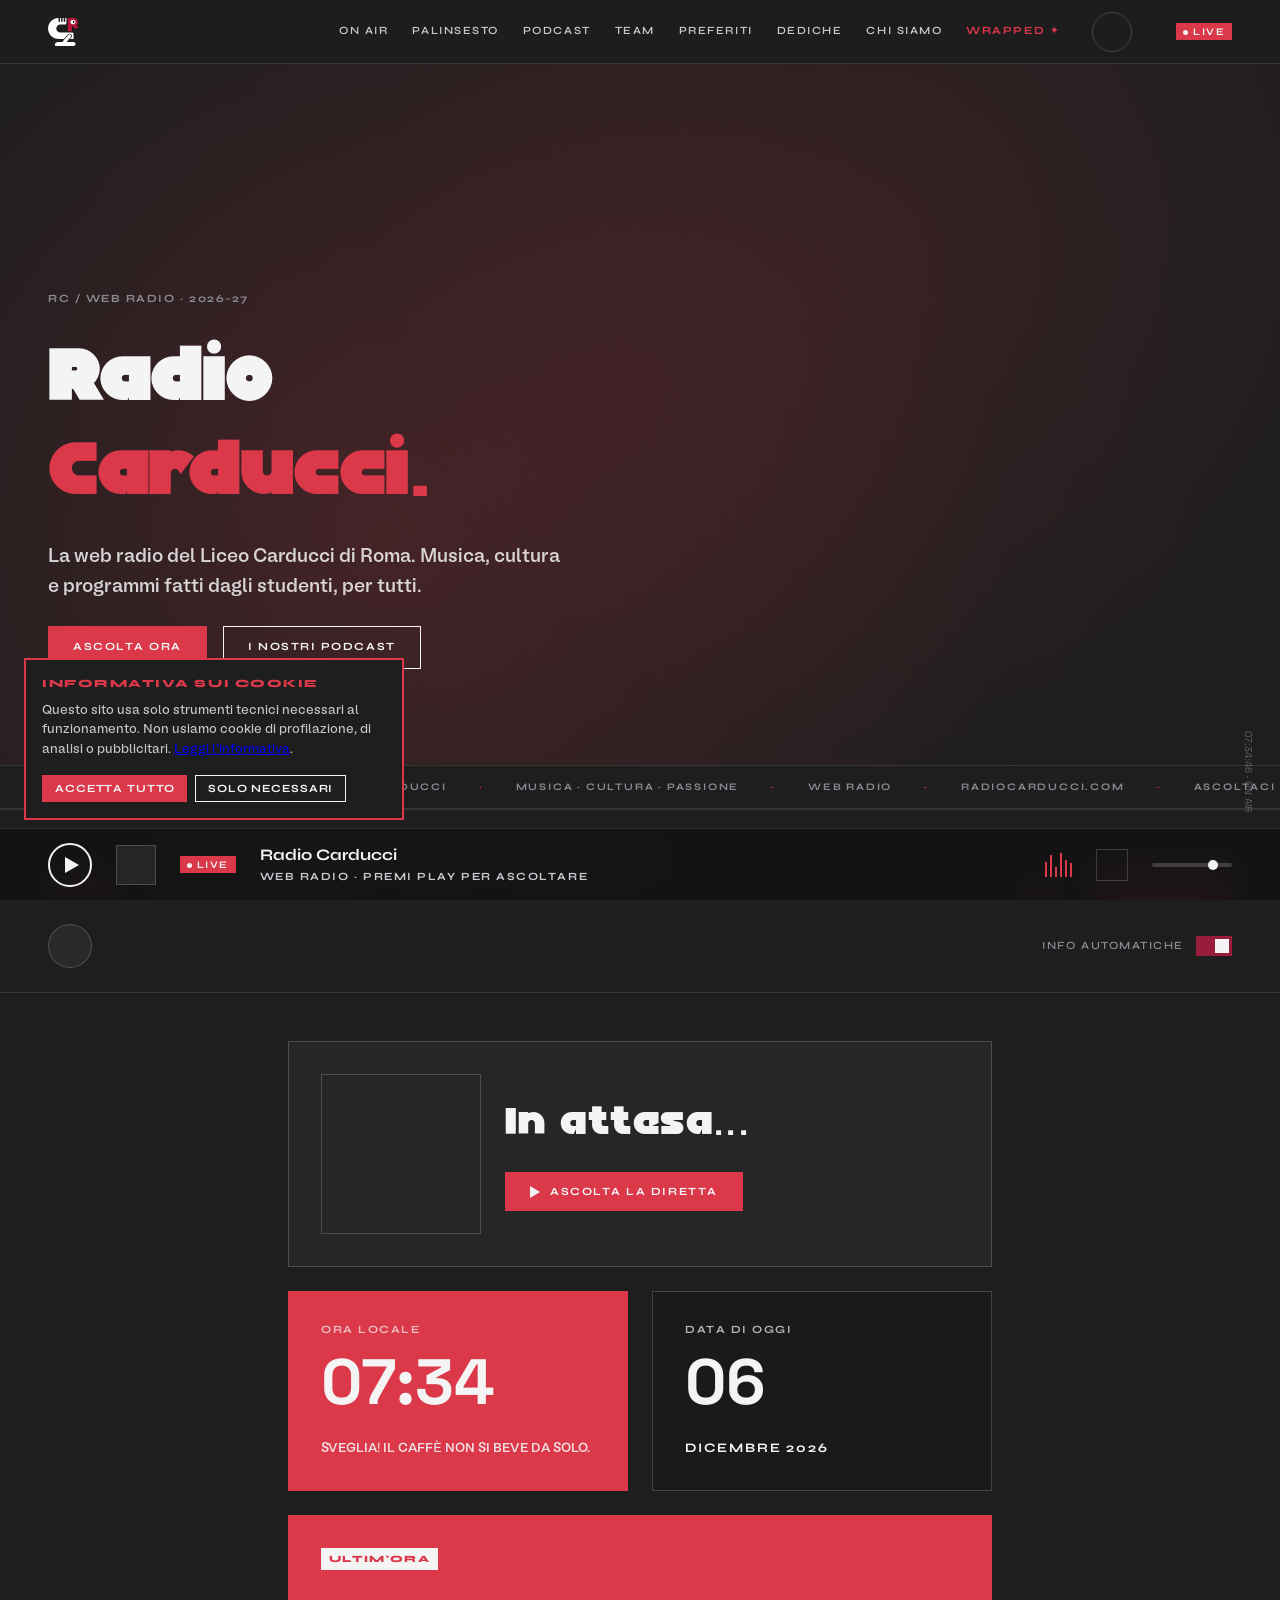
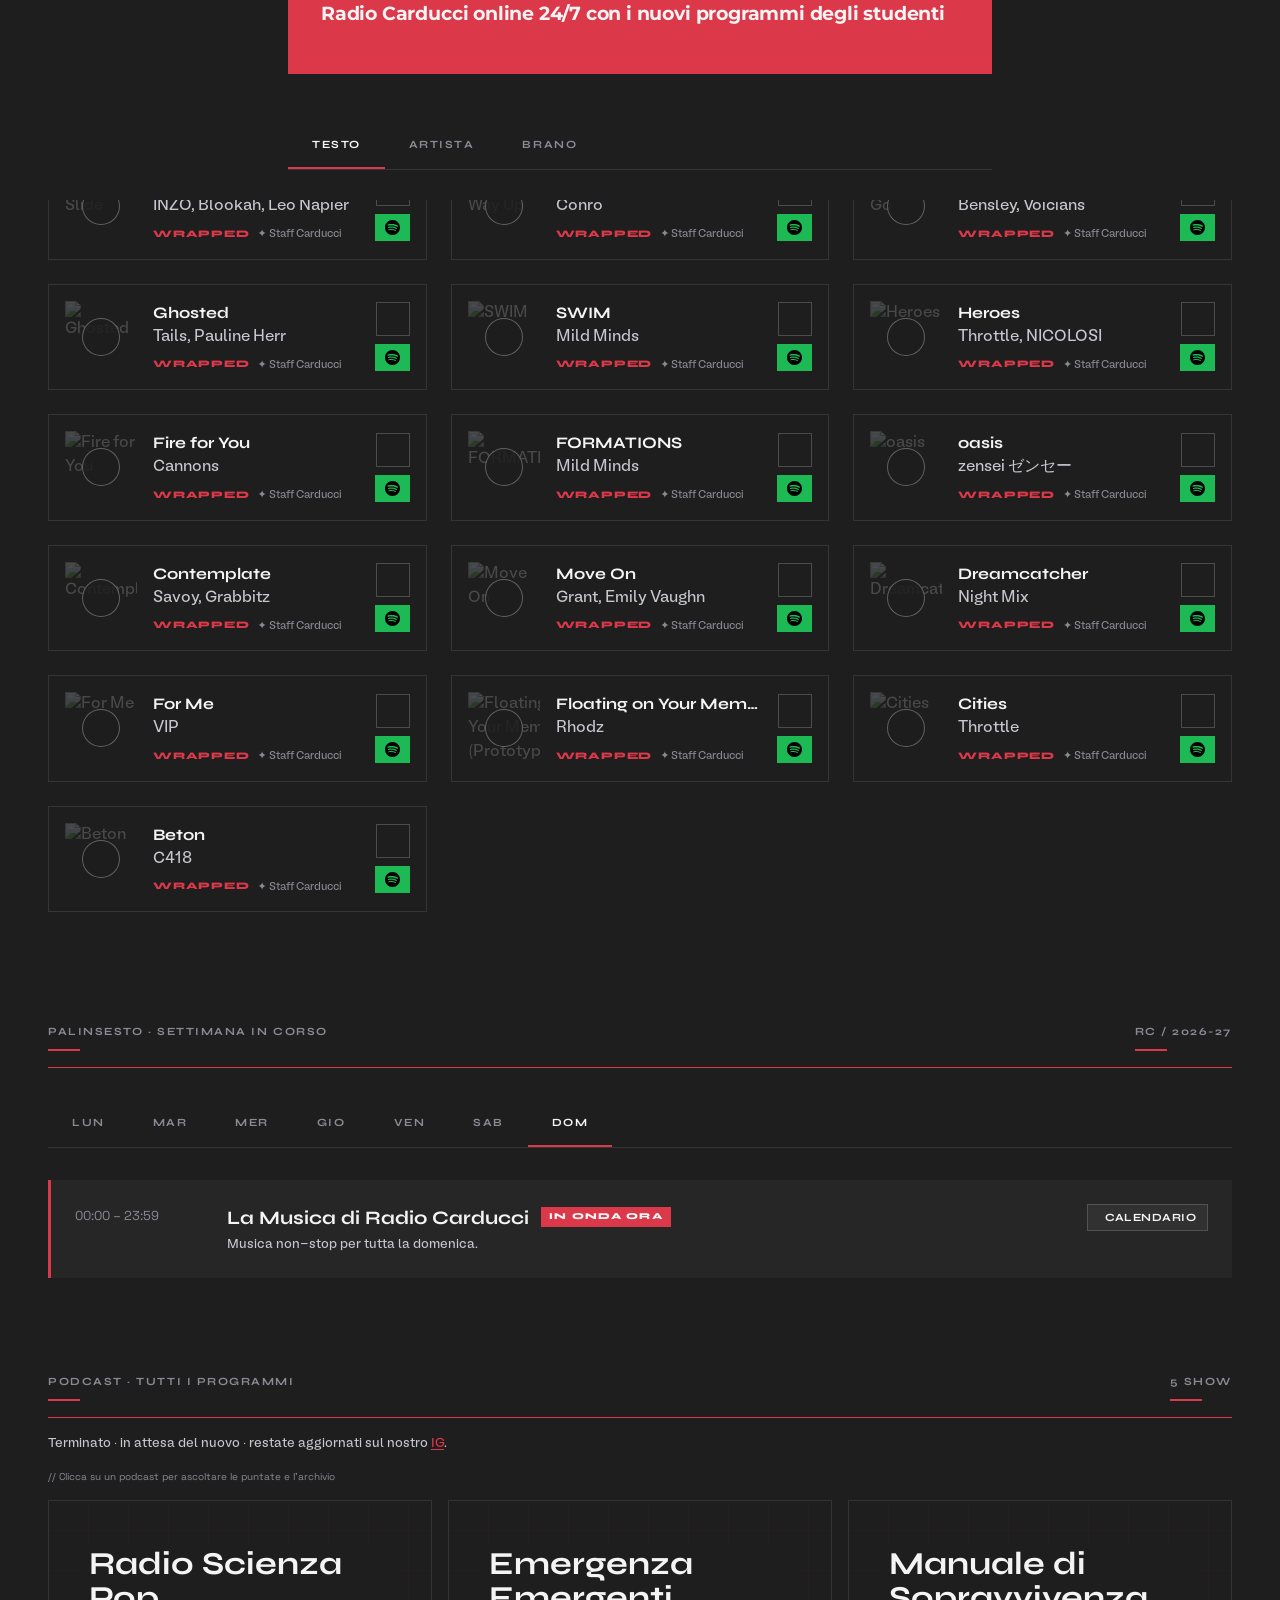
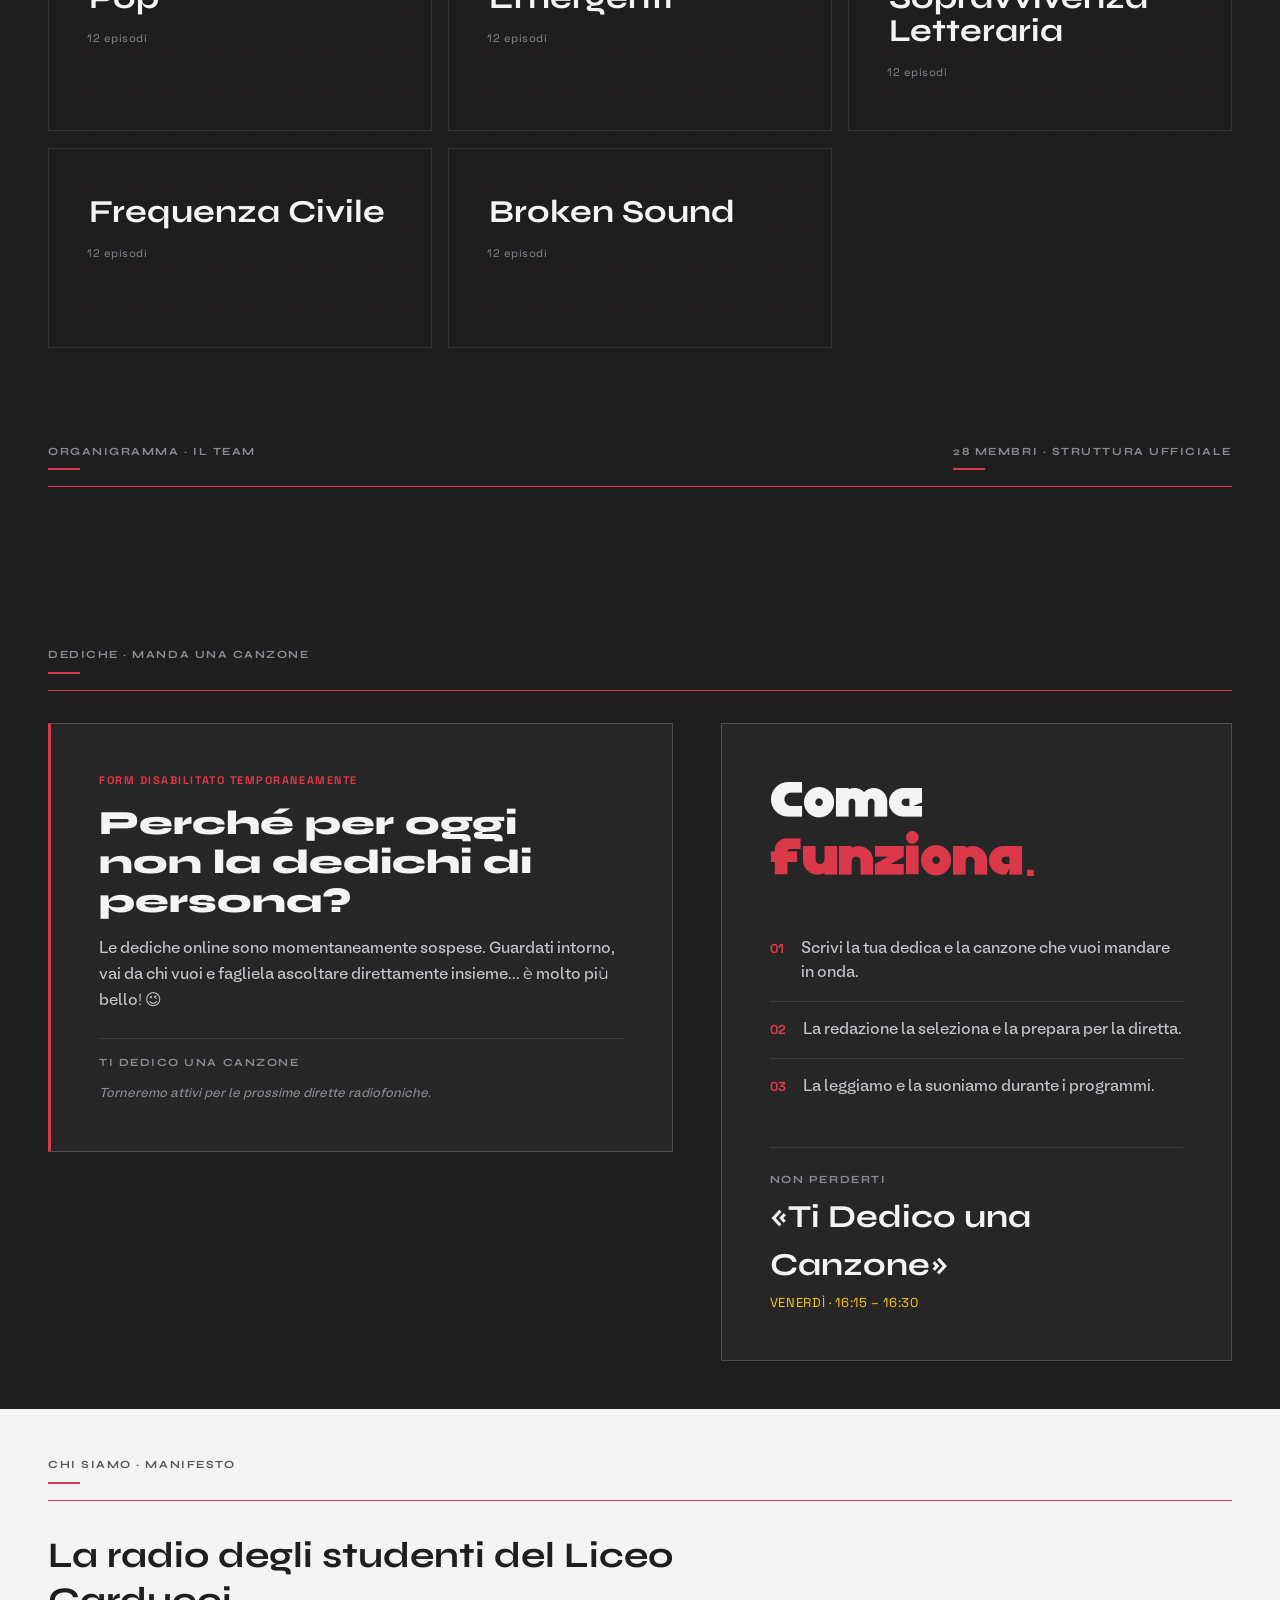
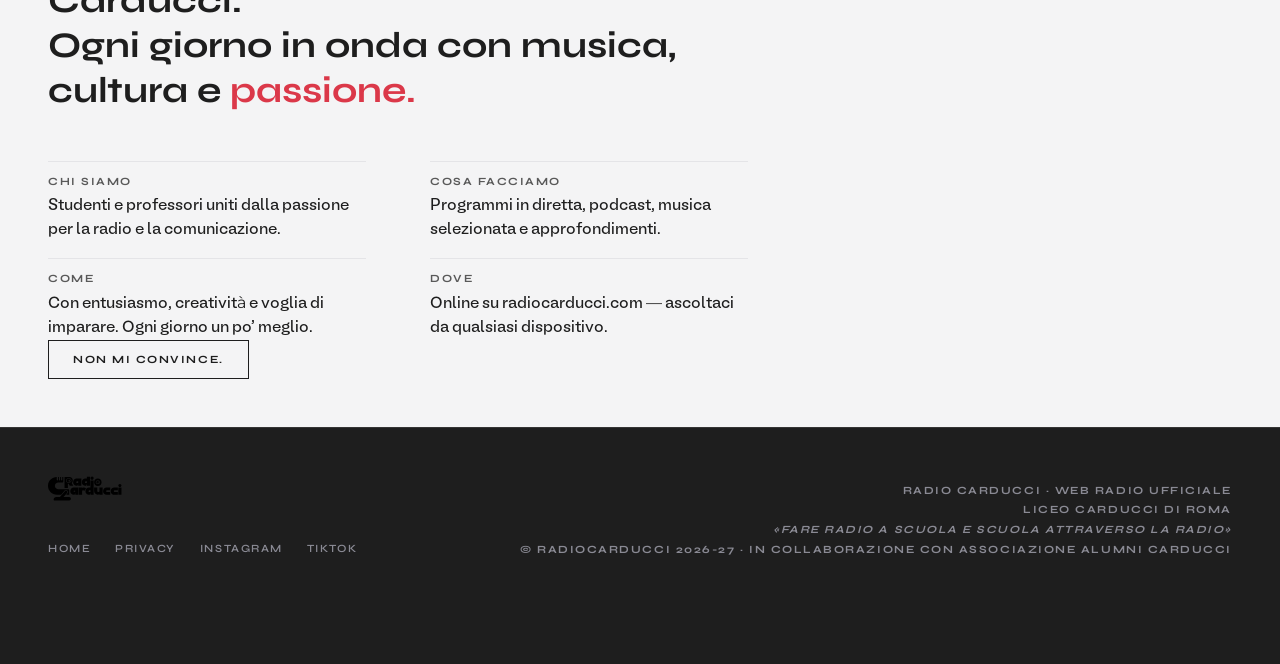
==== commit 9dbafd45: "Add files via upload" ====
--- a/index.html
+++ b/index.html
@@ -630,6 +630,6 @@
     </div>
   </div>
 
-  <script src="site.js?v=48"></script>
+  <script src="site.js?v=49"></script>
 </body>
 </html>
